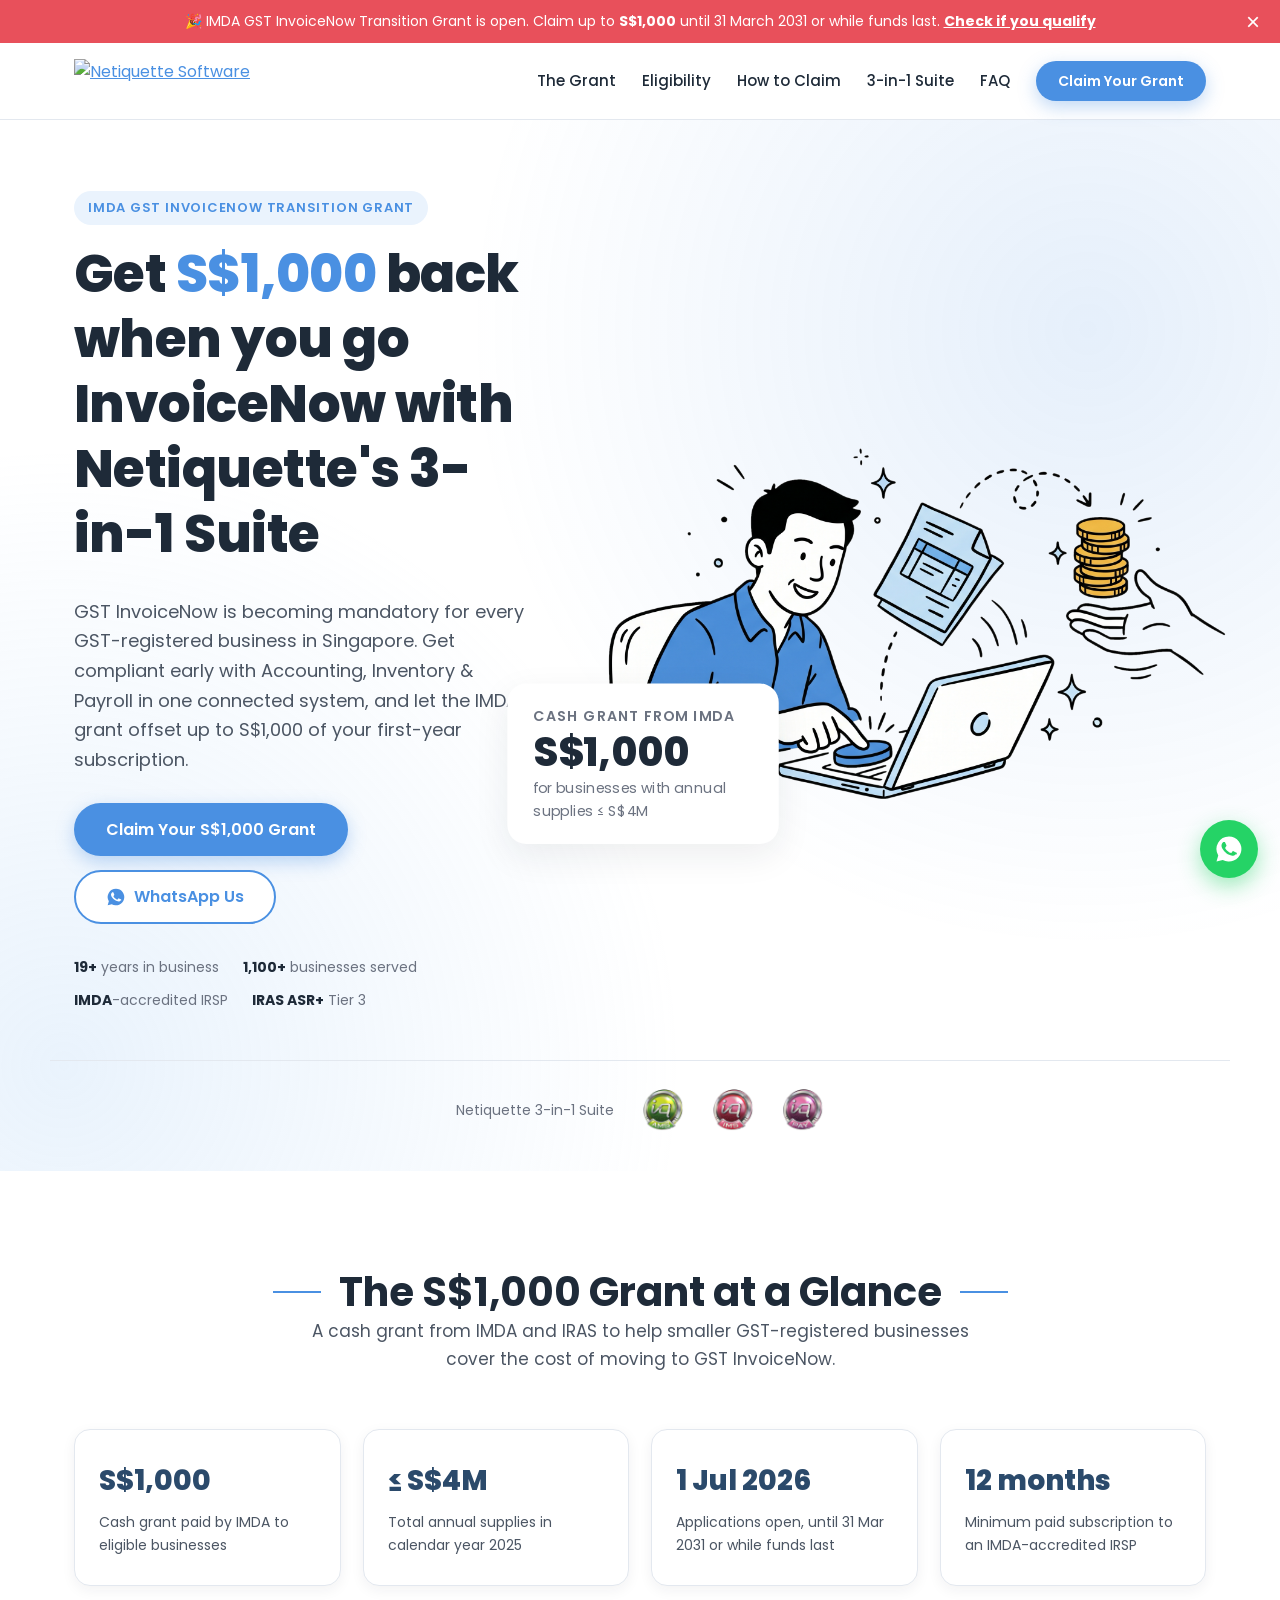
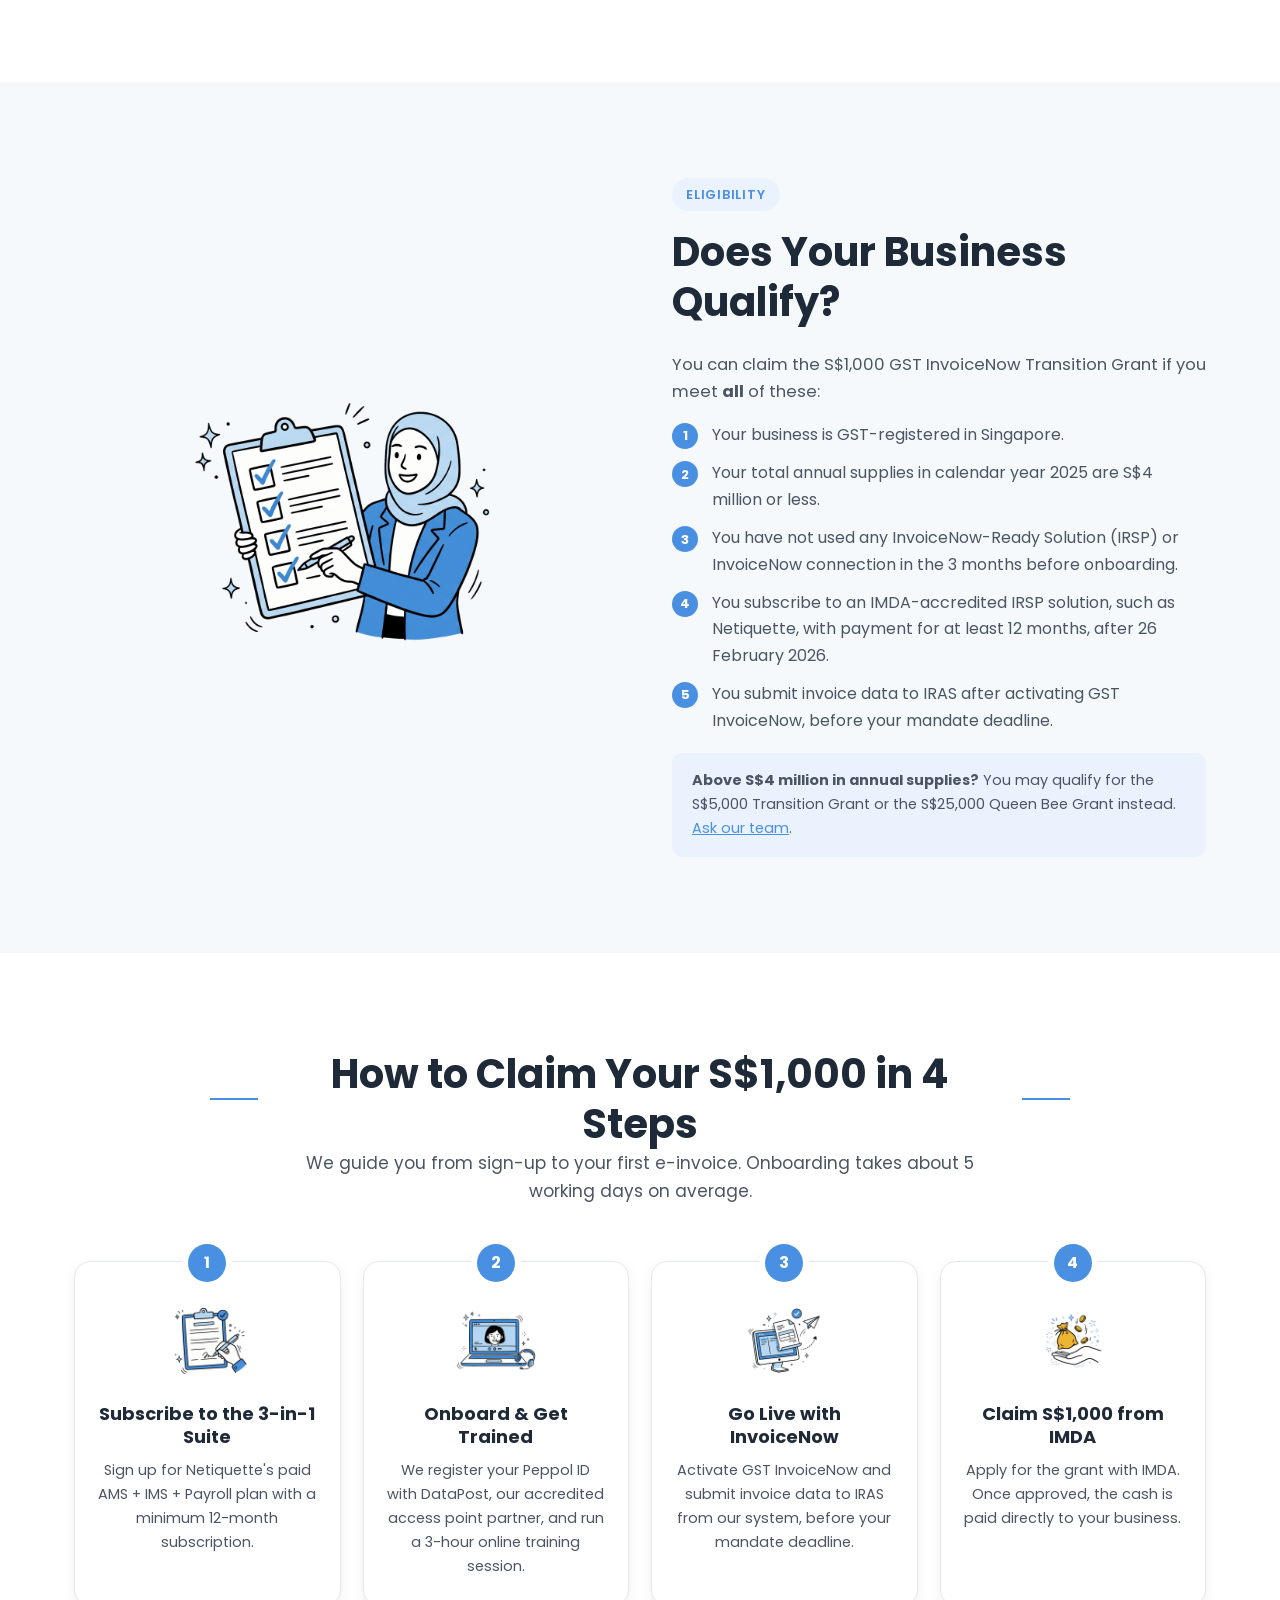
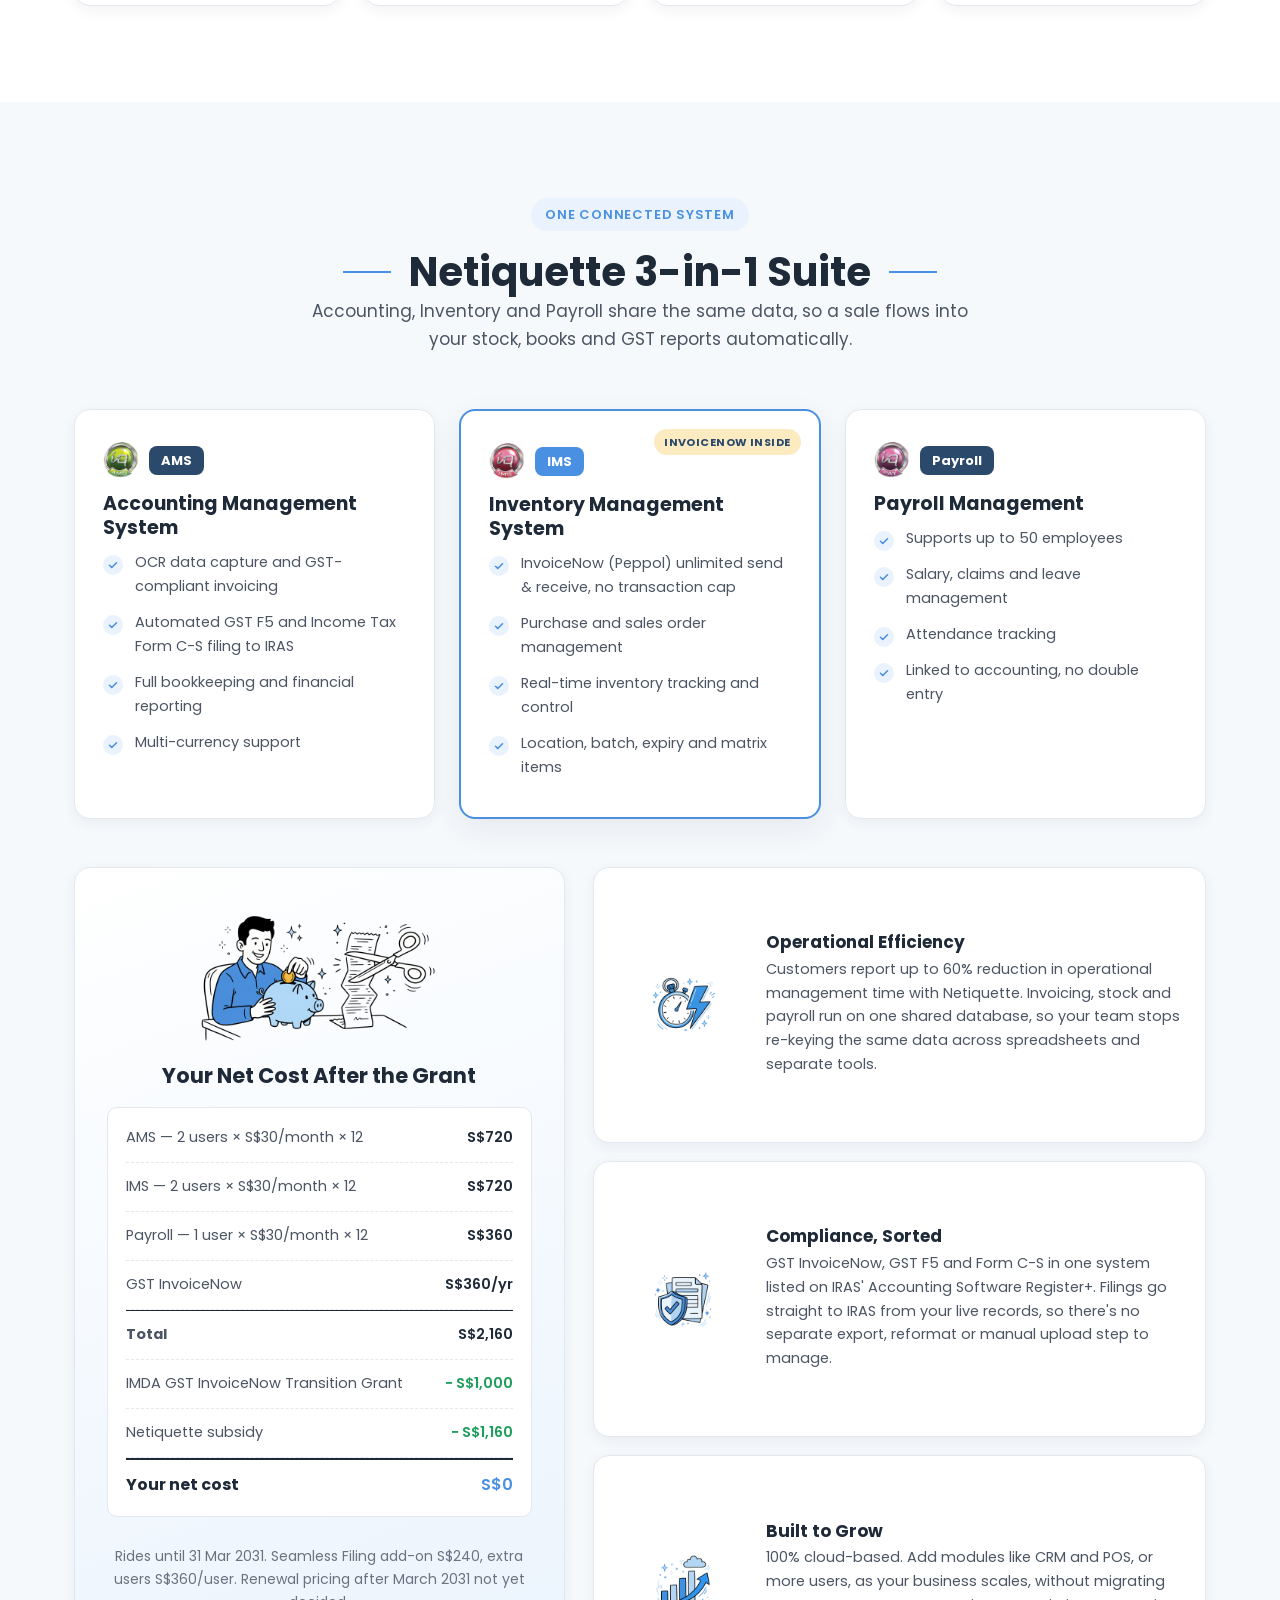
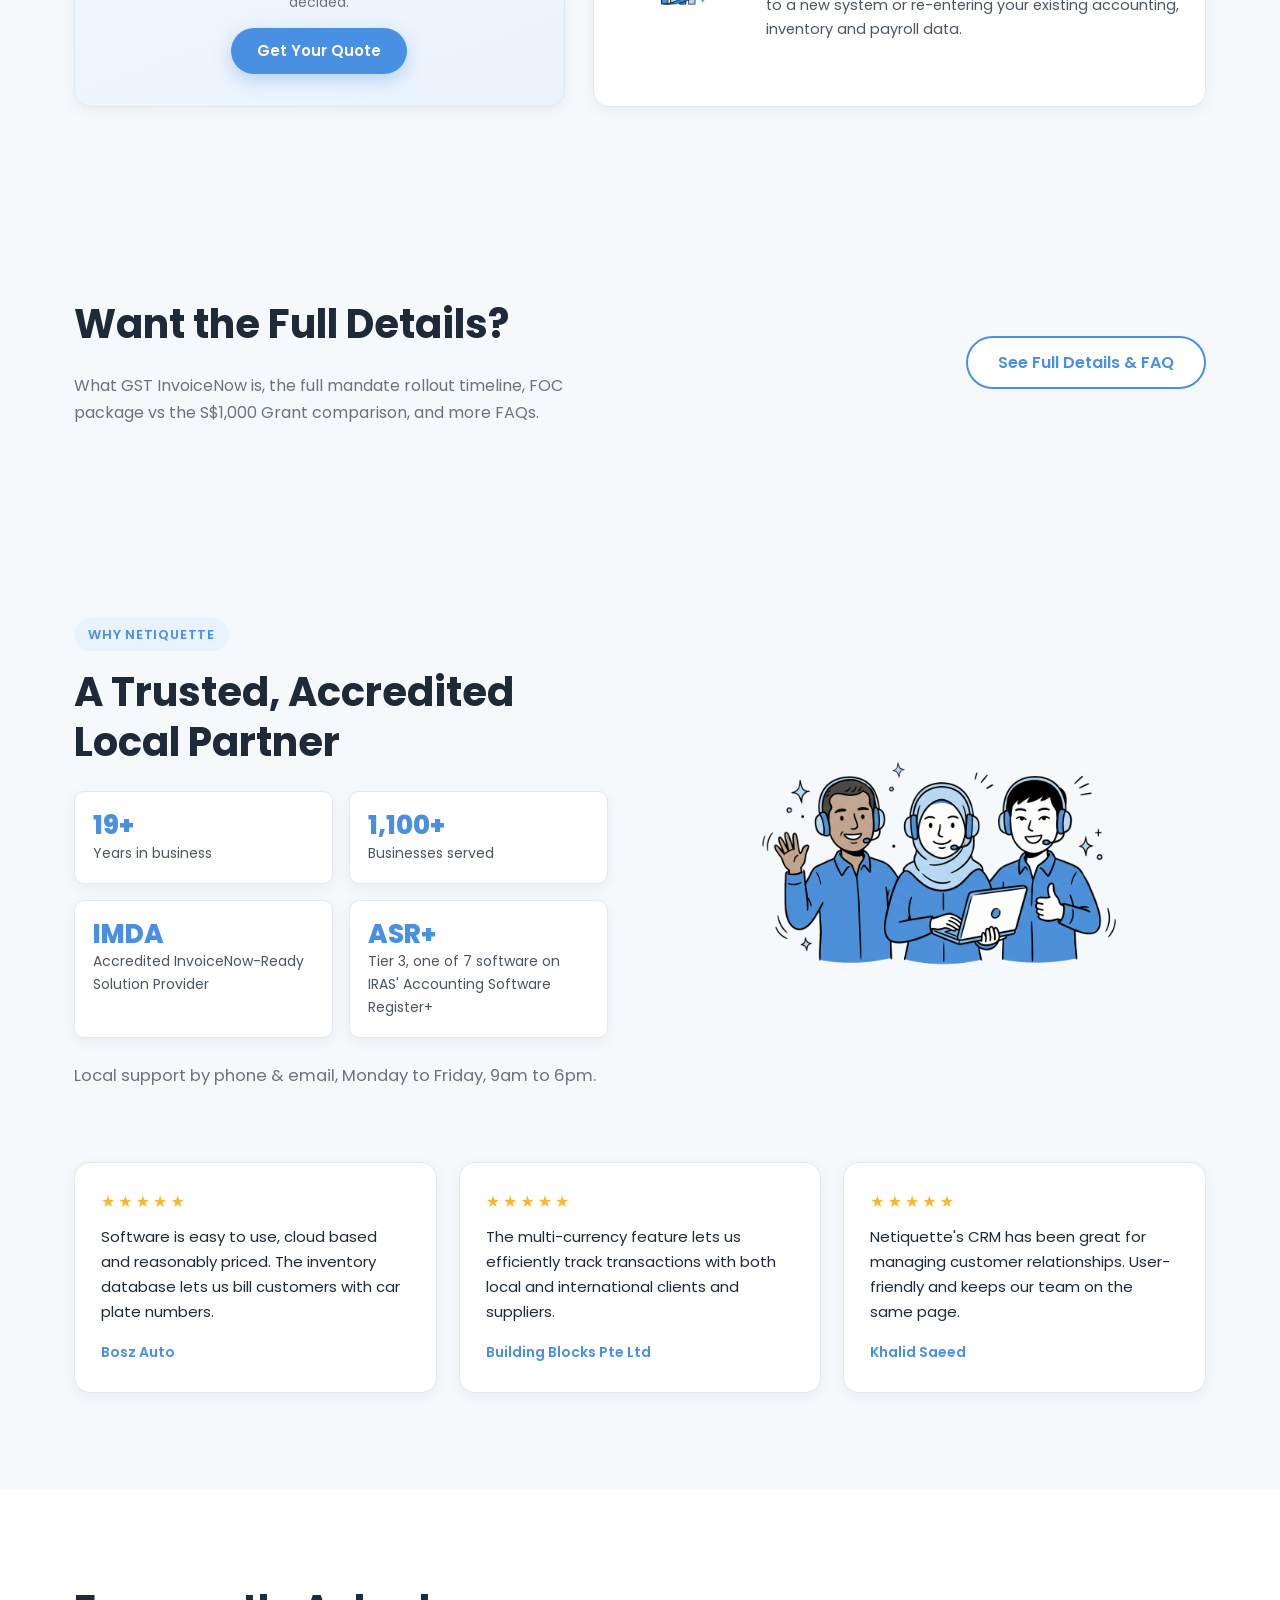
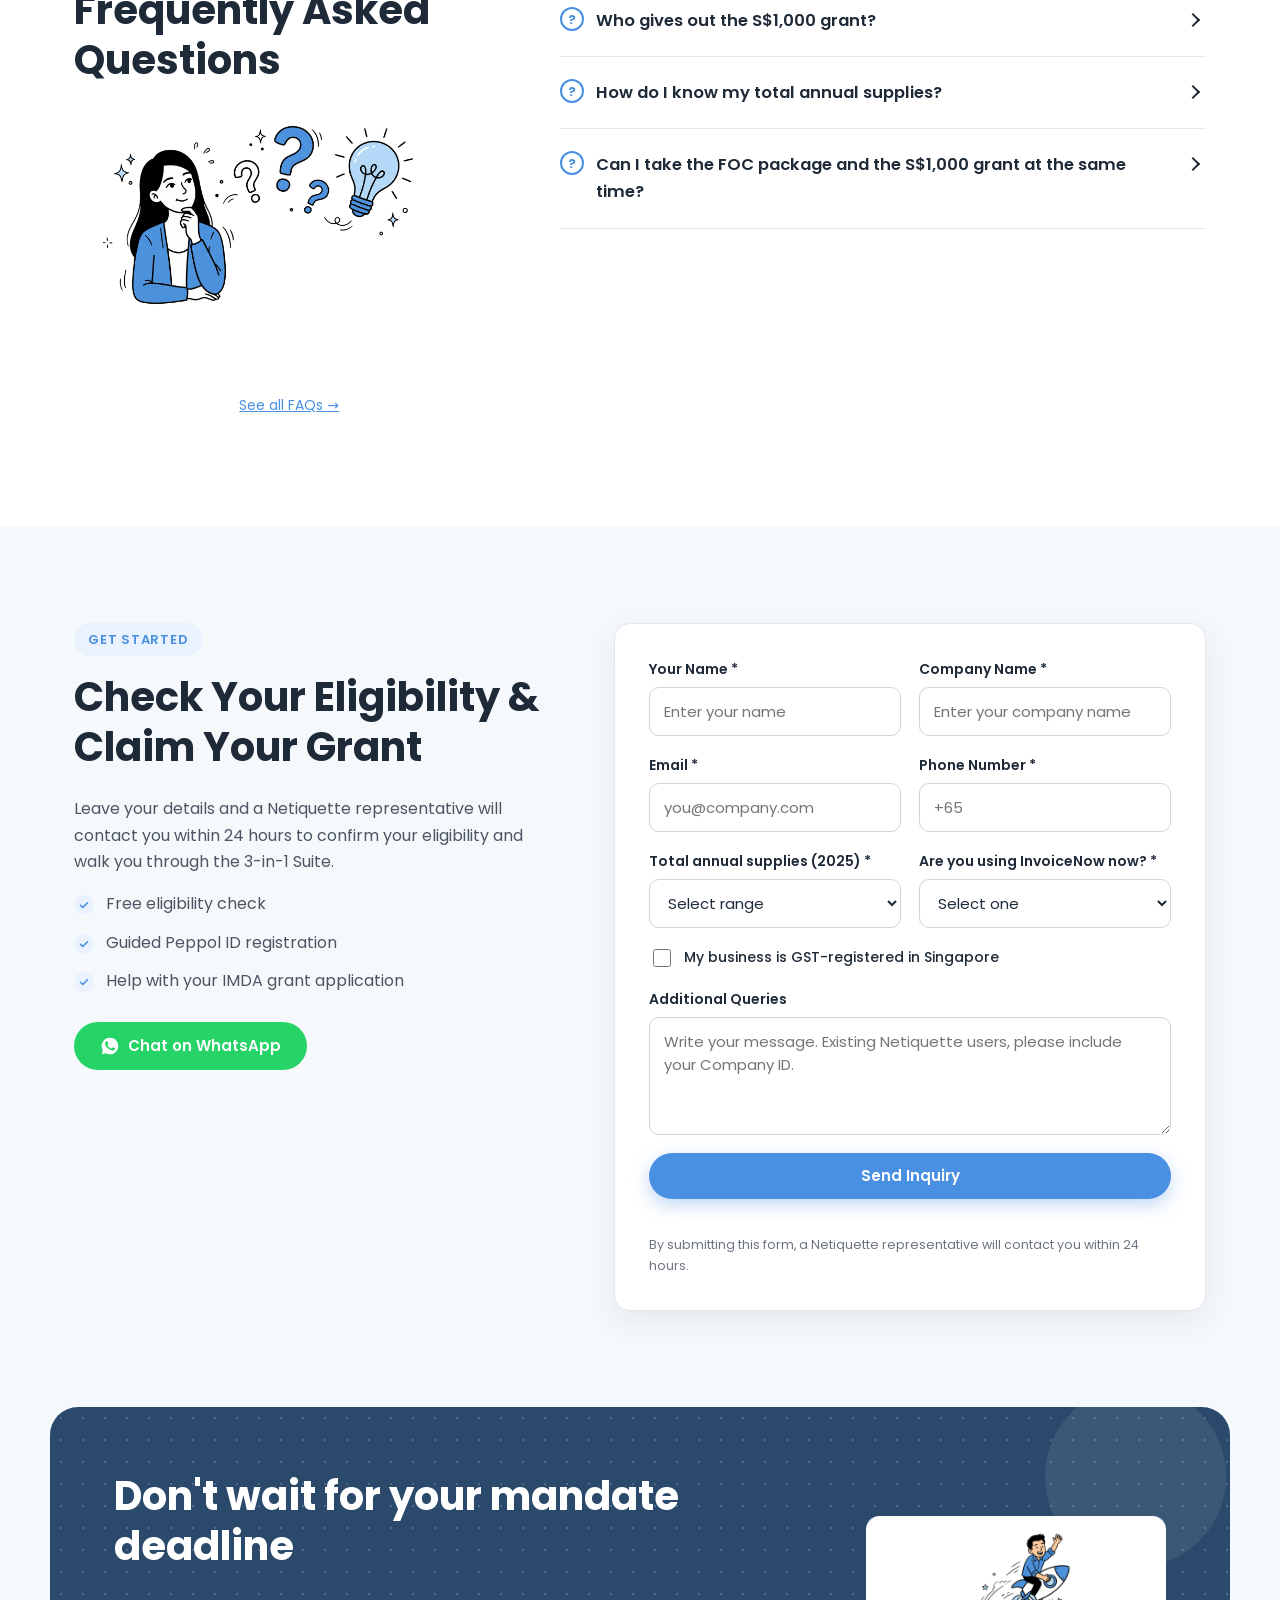
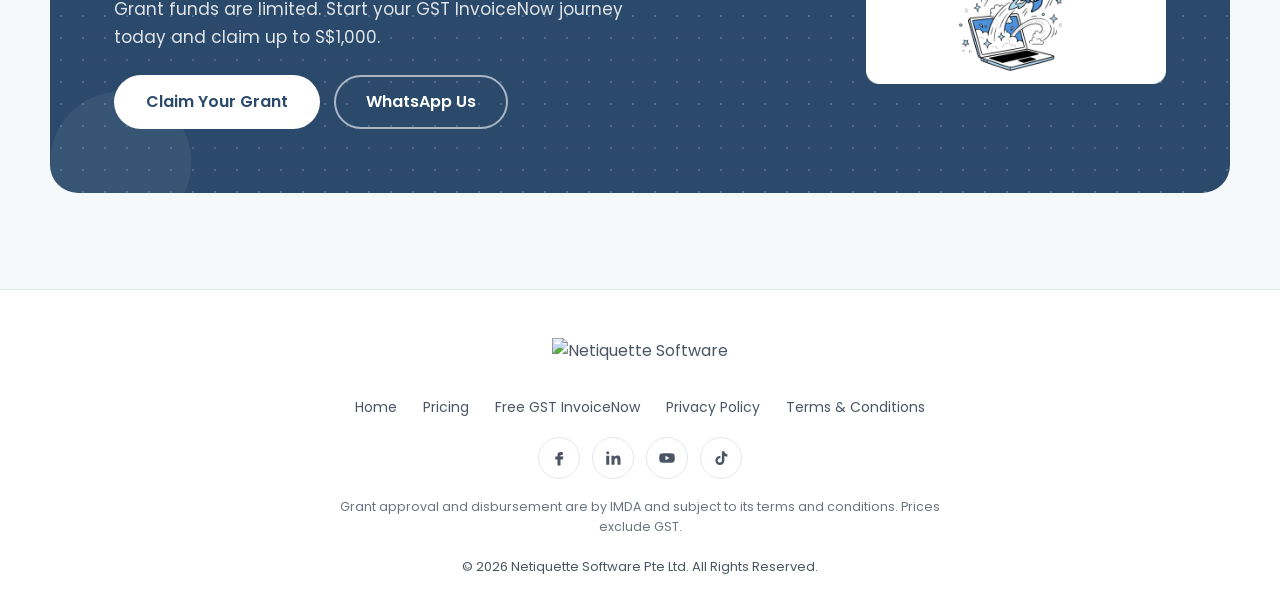
==== index.html @ 20911d6f "add detail page" ====
<!DOCTYPE html>
<html lang="en">
<head>
  <meta charset="UTF-8">
  <meta name="viewport" content="width=device-width, initial-scale=1.0">
  <title>S$1,000 GST InvoiceNow Transition Grant | Netiquette Singapore</title>
  <meta name="description" content="Claim the IMDA S$1,000 GST InvoiceNow Transition Grant with Netiquette's 3-in-1 Suite (Accounting, Inventory & Payroll). For GST-registered Singapore SMEs with annual supplies up to S$4 million.">

  <!-- Social share preview -->
  <meta property="og:title" content="Claim Your S$1,000 InvoiceNow Grant | Netiquette">
  <meta property="og:description" content="IMDA-accredited InvoiceNow-Ready Solution Provider. Go InvoiceNow with Netiquette's 3-in-1 Suite and claim up to S$1,000.">
  <meta property="og:image" content="assets/img/og-share.png">
  <meta property="og:type" content="website">

  <link rel="icon" href="https://netiquette.com.sg/assets/img/favicon.png">
  <link rel="preconnect" href="https://fonts.googleapis.com">
  <link rel="preconnect" href="https://fonts.gstatic.com" crossorigin>
  <link href="https://fonts.googleapis.com/css2?family=Poppins:wght@400;500;600;700;800&display=swap" rel="stylesheet">
  <link rel="stylesheet" href="style.css">
</head>
<body>

  <!-- ========== ANNOUNCEMENT BAR ========== -->
  <div class="announce" id="announce">
    <p>🎉 IMDA GST InvoiceNow Transition Grant is open. Claim up to <strong>S$1,000</strong> until 31 March 2031 or while funds last. <a href="#eligibility">Check if you qualify</a></p>
    <button class="announce__close" aria-label="Close announcement" onclick="document.getElementById('announce').remove()">×</button>
  </div>

  <!-- ========== HEADER ========== -->
  <header class="header" id="top">
    <div class="container header__inner">
      <a href="https://netiquette.com.sg/" class="header__logo">
        <img src="https://netiquette.com.sg/assets/img/netiquette-logo.png" alt="Netiquette Software">
      </a>
      <nav class="nav" id="nav">
        <a href="#grant">The Grant</a>
        <a href="#eligibility">Eligibility</a>
        <a href="#how">How to Claim</a>
        <a href="#suite">3-in-1 Suite</a>
        <a href="#faq">FAQ</a>
        <a href="#contact" class="btn btn--primary nav__cta">Claim Your Grant</a>
      </nav>
      <button class="nav-toggle" id="navToggle" aria-label="Open menu" aria-expanded="false">
        <span></span><span></span><span></span>
      </button>
    </div>
  </header>

  <main>

    <!-- ========== HERO ========== -->
    <section class="hero">
      <div class="container hero__inner">
        <div class="hero__text">
          <span class="eyebrow">IMDA GST InvoiceNow Transition Grant</span>
          <h1>Get <span class="hl">S$1,000</span> back when you go InvoiceNow with Netiquette's 3-in-1 Suite</h1>
          <p class="lead">GST InvoiceNow is becoming mandatory for every GST-registered business in Singapore. Get compliant early with Accounting, Inventory &amp; Payroll in one connected system, and let the IMDA grant offset up to S$1,000 of your first-year subscription.</p>
          <div class="hero__actions">
            <a href="#contact" class="btn btn--primary btn--lg">Claim Your S$1,000 Grant</a>
            <a href="https://wa.me/6590029781" target="_blank" rel="noopener" class="btn btn--outline btn--lg">
              <svg class="ico" viewBox="0 0 24 24" aria-hidden="true"><path d="M12 2a10 10 0 0 0-8.6 15.1L2 22l5-1.3A10 10 0 1 0 12 2Zm5.3 14.1c-.2.6-1.3 1.2-1.8 1.2-.5.1-1 .2-3.4-.7-2.9-1.2-4.7-4.1-4.9-4.3-.1-.2-1.2-1.6-1.2-3s.8-2.2 1-2.5c.3-.3.6-.4.8-.4h.6c.2 0 .4 0 .6.5l.9 2.1c.1.2.1.4 0 .6l-.4.6-.4.5c-.1.2-.3.3-.1.6.2.3.8 1.4 1.8 2.2 1.2 1.1 2.2 1.4 2.5 1.5.3.2.5.1.7-.1l.9-1.1c.2-.3.4-.2.7-.1l2 1c.3.1.5.2.6.3.1.2.1.7-.1 1.4Z"/></svg>
              WhatsApp Us
            </a>
          </div>
          <ul class="hero__trust">
            <li><strong>19+</strong> years in business</li>
            <li><strong>1,100+</strong> businesses served</li>
            <li><strong>IMDA</strong>-accredited IRSP</li>
            <li><strong>IRAS ASR+</strong> Tier 3</li>
          </ul>
        </div>
        <div class="hero__art">
          <figure class="art art--hero"><img src="assets/img/hero-grant.png" alt="Business owner sending an e-invoice and receiving a cash grant" onerror="this.parentNode.classList.add('missing');this.remove()"></figure>
          <div class="float-card">
            <span class="float-card__label">Cash grant from IMDA</span>
            <span class="float-card__value">S$1,000</span>
            <span class="float-card__note">for businesses with annual supplies ≤ S$4M</span>
          </div>
        </div>
      </div>
      <div class="container supported">
        <span>Netiquette 3-in-1 Suite</span>
        <img src="assets/img/ams.png" alt="AMS">
        <img src="assets/img/ims.png" alt="IMS">
        <img src="assets/img/payroll.png" alt="Payroll">
      </div>
    </section>

    <!-- ========== GRANT AT A GLANCE ========== -->
    <section class="section" id="grant">
      <div class="container">
        <div class="section-head">
          <h2 class="title">The S$1,000 Grant at a Glance</h2>
          <p>A cash grant from IMDA and IRAS to help smaller GST-registered businesses cover the cost of moving to GST InvoiceNow.</p>
        </div>
        <div class="stats">
          <div class="stat">
            <span class="stat__value">S$1,000</span>
            <span class="stat__label">Cash grant paid by IMDA to eligible businesses</span>
          </div>
          <div class="stat">
            <span class="stat__value">≤ S$4M</span>
            <span class="stat__label">Total annual supplies in calendar year 2025</span>
          </div>
          <div class="stat">
            <span class="stat__value">1 Jul 2026</span>
            <span class="stat__label">Applications open, until 31 Mar 2031 or while funds last</span>
          </div>
          <div class="stat">
            <span class="stat__value">12 months</span>
            <span class="stat__label">Minimum paid subscription to an IMDA-accredited IRSP</span>
          </div>
        </div>
      </div>
    </section>

    <!-- ========== ELIGIBILITY ========== -->
    <section class="section section--alt" id="eligibility">
      <div class="container split split--reverse">
        <div class="split__text">
          <span class="eyebrow">Eligibility</span>
          <h2 class="title title--left">Does Your Business Qualify?</h2>
          <p>You can claim the S$1,000 GST InvoiceNow Transition Grant if you meet <strong>all</strong> of these:</p>
          <ul class="checks checks--numbered">
            <li>Your business is GST-registered in Singapore.</li>
            <li>Your total annual supplies in calendar year 2025 are S$4 million or less.</li>
            <li>You have not used any InvoiceNow-Ready Solution (IRSP) or InvoiceNow connection in the 3 months before onboarding.</li>
            <li>You subscribe to an IMDA-accredited IRSP solution, such as Netiquette, with payment for at least 12 months, after 26 February 2026.</li>
            <li>You submit invoice data to IRAS after activating GST InvoiceNow, before your mandate deadline.</li>
          </ul>
          <div class="callout">
            <strong>Above S$4 million in annual supplies?</strong> You may qualify for the S$5,000 Transition Grant or the S$25,000 Queen Bee Grant instead. <a href="#contact">Ask our team</a>.
          </div>
        </div>
        <div class="split__art">
          <figure class="art art--square"><img src="assets/img/eligibility-check.png" alt="Checklist of grant eligibility criteria" onerror="this.parentNode.classList.add('missing');this.remove()"></figure>
        </div>
      </div>
    </section>

    <!-- ========== HOW TO CLAIM ========== -->
    <section class="section" id="how">
      <div class="container">
        <div class="section-head">
          <h2 class="title">How to Claim Your S$1,000 in 4 Steps</h2>
          <p>We guide you from sign-up to your first e-invoice. Onboarding takes about 5 working days on average.</p>
        </div>
        <div class="steps">
          <article class="step">
            <span class="step__num">1</span>
            <figure class="art art--icon"><img src="assets/img/step-1-register.png" alt="" onerror="this.parentNode.classList.add('missing');this.remove()"></figure>
            <h3>Subscribe to the 3-in-1 Suite</h3>
            <p>Sign up for Netiquette's paid AMS + IMS + Payroll plan with a minimum 12-month subscription.</p>
          </article>
          <article class="step">
            <span class="step__num">2</span>
            <figure class="art art--icon"><img src="assets/img/step-2-onboard.png" alt="" onerror="this.parentNode.classList.add('missing');this.remove()"></figure>
            <h3>Onboard &amp; Get Trained</h3>
            <p>We register your Peppol ID with DataPost, our accredited access point partner, and run a 3-hour online training session.</p>
          </article>
          <article class="step">
            <span class="step__num">3</span>
            <figure class="art art--icon"><img src="assets/img/step-3-submit.png" alt="" onerror="this.parentNode.classList.add('missing');this.remove()"></figure>
            <h3>Go Live with InvoiceNow</h3>
            <p>Activate GST InvoiceNow and submit invoice data to IRAS from our system, before your mandate deadline.</p>
          </article>
          <article class="step">
            <span class="step__num">4</span>
            <figure class="art art--icon"><img src="assets/img/step-4-receive-grant.png" alt="" onerror="this.parentNode.classList.add('missing');this.remove()"></figure>
            <h3>Claim S$1,000 from IMDA</h3>
            <p>Apply for the grant with IMDA. Once approved, the cash is paid directly to your business.</p>
          </article>
        </div>
      </div>
    </section>

    <!-- ========== 3-IN-1 SUITE ========== -->
    <section class="section section--alt" id="suite">
      <div class="container">
        <div class="section-head">
          <span class="eyebrow">One connected system</span>
          <h2 class="title">Netiquette 3-in-1 Suite</h2>
          <p>Accounting, Inventory and Payroll share the same data, so a sale flows into your stock, books and GST reports automatically.</p>
        </div>
        <div class="suite">
          <article class="module">
            <div class="module__head"><img class="module__logo" src="assets/img/ams.png" alt="AMS"><span class="module__tag">AMS</span></div>
            <h3>Accounting Management System</h3>
            <ul class="checks">
              <li>OCR data capture and GST-compliant invoicing</li>
              <li>Automated GST F5 and Income Tax Form C-S filing to IRAS</li>
              <li>Full bookkeeping and financial reporting</li>
              <li>Multi-currency support</li>
            </ul>
          </article>
          <article class="module module--featured">
            <div class="module__head"><img class="module__logo" src="assets/img/ims.png" alt="IMS"><span class="module__tag">IMS</span></div>
            <span class="module__ribbon">InvoiceNow inside</span>
            <h3>Inventory Management System</h3>
            <ul class="checks">
              <li>InvoiceNow (Peppol) unlimited send &amp; receive, no transaction cap</li>
              <li>Purchase and sales order management</li>
              <li>Real-time inventory tracking and control</li>
              <li>Location, batch, expiry and matrix items</li>
            </ul>
          </article>
          <article class="module">
            <div class="module__head"><img class="module__logo" src="assets/img/payroll.png" alt="Payroll"><span class="module__tag">Payroll</span></div>
            <h3>Payroll Management</h3>
            <ul class="checks">
              <li>Supports up to 50 employees</li>
              <li>Salary, claims and leave management</li>
              <li>Attendance tracking</li>
              <li>Linked to accounting, no double entry</li>
            </ul>
          </article>
        </div>

        <!-- Net cost + benefits -->
        <div class="value">
          <div class="netcost">
            <figure class="art art--netcost"><img src="assets/img/net-cost-savings.png" alt="" onerror="this.parentNode.classList.add('missing');this.remove()"></figure>
            <h3>Your Net Cost After the Grant</h3>
            <div class="calc">
              <div class="calc__row"><span>AMS — 2 users × S$30/month × 12</span><span>S$720</span></div>
              <div class="calc__row"><span>IMS — 2 users × S$30/month × 12</span><span>S$720</span></div>
              <div class="calc__row"><span>Payroll — 1 user × S$30/month × 12</span><span>S$360</span></div>
              <div class="calc__row"><span>GST InvoiceNow</span><span>S$360/yr</span></div>
              <div class="calc__row calc__row--subtotal"><span>Total</span><span>S$2,160</span></div>
              <div class="calc__row calc__row--minus"><span>IMDA GST InvoiceNow Transition Grant</span><span>− S$1,000</span></div>
              <div class="calc__row calc__row--minus"><span>Netiquette subsidy</span><span>− S$1,160</span></div>
              <div class="calc__row calc__row--total"><span>Your net cost</span><span>S$0</span></div>
            </div>
            <p class="note">Rides until 31 Mar 2031. Seamless Filing add-on S$240, extra users S$360/user. Renewal pricing after March 2031 not yet decided.</p>
            <a href="#contact" class="btn btn--primary">Get Your Quote</a>
          </div>
          <div class="benefits">
            <article class="benefit">
              <figure class="art art--mini"><img src="assets/img/benefit-efficiency.png" alt="" onerror="this.parentNode.classList.add('missing');this.remove()"></figure>
              <div>
                <h4>Operational Efficiency</h4>
                <p>Customers report up to 60% reduction in operational management time with Netiquette. Invoicing, stock and payroll run on one shared database, so your team stops re-keying the same data across spreadsheets and separate tools.</p>
              </div>
            </article>
            <article class="benefit">
              <figure class="art art--mini"><img src="assets/img/benefit-compliance.png" alt="" onerror="this.parentNode.classList.add('missing');this.remove()"></figure>
              <div>
                <h4>Compliance, Sorted</h4>
                <p>GST InvoiceNow, GST F5 and Form C-S in one system listed on IRAS' Accounting Software Register+. Filings go straight to IRAS from your live records, so there's no separate export, reformat or manual upload step to manage.</p>
              </div>
            </article>
            <article class="benefit">
              <figure class="art art--mini"><img src="assets/img/benefit-growth.png" alt="" onerror="this.parentNode.classList.add('missing');this.remove()"></figure>
              <div>
                <h4>Built to Grow</h4>
                <p>100% cloud-based. Add modules like CRM and POS, or more users, as your business scales, without migrating to a new system or re-entering your existing accounting, inventory and payroll data.</p>
              </div>
            </article>
          </div>
        </div>
      </div>
    </section>

    <!-- ========== LEARN MORE BANNER ========== -->
    <section class="section section--alt">
      <div class="container learn-more">
        <div>
          <h2 class="title title--left">Want the Full Details?</h2>
          <p>What GST InvoiceNow is, the full mandate rollout timeline, FOC package vs the S$1,000 Grant comparison, and more FAQs.</p>
        </div>
        <a href="details.html" class="btn btn--outline btn--lg">See Full Details &amp; FAQ</a>
      </div>
    </section>

    <!-- ========== WHY NETIQUETTE ========== -->
    <section class="section section--alt" id="why">
      <div class="container">
        <div class="split">
          <div class="split__text">
            <span class="eyebrow">Why Netiquette</span>
            <h2 class="title title--left">A Trusted, Accredited Local Partner</h2>
            <div class="trust-grid">
              <div class="trust"><span class="trust__value">19+</span><span>Years in business</span></div>
              <div class="trust"><span class="trust__value">1,100+</span><span>Businesses served</span></div>
              <div class="trust"><span class="trust__value">IMDA</span><span>Accredited InvoiceNow-Ready Solution Provider</span></div>
              <div class="trust"><span class="trust__value">ASR+</span><span>Tier 3, one of 7 software on IRAS' Accounting Software Register+</span></div>
            </div>
            <p class="support-line">Local support by phone &amp; email, Monday to Friday, 9am to 6pm.</p>
          </div>
          <div class="split__art">
            <figure class="art art--wide"><img src="assets/img/why-netiquette-team.png" alt="Netiquette local support team" onerror="this.parentNode.classList.add('missing');this.remove()"></figure>
          </div>
        </div>

        <div class="testimonials">
          <blockquote class="testi">
            <div class="testi__stars">★★★★★</div>
            <p>Software is easy to use, cloud based and reasonably priced. The inventory database lets us bill customers with car plate numbers.</p>
            <cite>Bosz Auto</cite>
          </blockquote>
          <blockquote class="testi">
            <div class="testi__stars">★★★★★</div>
            <p>The multi-currency feature lets us efficiently track transactions with both local and international clients and suppliers.</p>
            <cite>Building Blocks Pte Ltd</cite>
          </blockquote>
          <blockquote class="testi">
            <div class="testi__stars">★★★★★</div>
            <p>Netiquette's CRM has been great for managing customer relationships. User-friendly and keeps our team on the same page.</p>
            <cite>Khalid Saeed</cite>
          </blockquote>
        </div>
      </div>
    </section>

    <!-- ========== FAQ ========== -->
    <section class="section" id="faq">
      <div class="container faq-wrap">
        <div class="faq-wrap__head">
          <h2 class="title title--left">Frequently Asked Questions</h2>
          <figure class="art art--faq"><img src="assets/img/faq-questions.png" alt="" onerror="this.parentNode.classList.add('missing');this.remove()"></figure>
        </div>
        <div class="faq">
          <details>
            <summary>Who gives out the S$1,000 grant?</summary>
            <p>The GST InvoiceNow Transition Grant is provided by IMDA together with IRAS. Netiquette, as an IMDA-accredited InvoiceNow-Ready Solution Provider, supports you through the requirements, but the grant is approved and paid by IMDA.</p>
          </details>
          <details>
            <summary>How do I know my total annual supplies?</summary>
            <p>Add up Box 4 of your GST returns (standard-rated, zero-rated and exempt supplies) for all prescribed accounting periods ending in calendar year 2025. If the total is S$4 million or less, you fall under the S$1,000 grant.</p>
          </details>
          <details>
            <summary>Can I take the FOC package and the S$1,000 grant at the same time?</summary>
            <p>No. They are separate schemes and you can only take one for the same subscription. Since the FOC package is already free, there is no cost for the grant to offset.</p>
          </details>
        </div>
        <p class="note note--center"><a href="details.html#faq">See all FAQs &rarr;</a></p>
      </div>
    </section>

    <!-- ========== CONTACT FORM (UI only, backend later) ========== -->
    <section class="section section--alt" id="contact">
      <div class="container contact">
        <div class="contact__info">
          <span class="eyebrow">Get started</span>
          <h2 class="title title--left">Check Your Eligibility &amp; Claim Your Grant</h2>
          <p>Leave your details and a Netiquette representative will contact you within 24 hours to confirm your eligibility and walk you through the 3-in-1 Suite.</p>
          <ul class="checks">
            <li>Free eligibility check</li>
            <li>Guided Peppol ID registration</li>
            <li>Help with your IMDA grant application</li>
          </ul>
          <a href="https://wa.me/6590029781" target="_blank" rel="noopener" class="btn btn--whatsapp">
            <svg class="ico" viewBox="0 0 24 24" aria-hidden="true"><path d="M12 2a10 10 0 0 0-8.6 15.1L2 22l5-1.3A10 10 0 1 0 12 2Zm5.3 14.1c-.2.6-1.3 1.2-1.8 1.2-.5.1-1 .2-3.4-.7-2.9-1.2-4.7-4.1-4.9-4.3-.1-.2-1.2-1.6-1.2-3s.8-2.2 1-2.5c.3-.3.6-.4.8-.4h.6c.2 0 .4 0 .6.5l.9 2.1c.1.2.1.4 0 .6l-.4.6-.4.5c-.1.2-.3.3-.1.6.2.3.8 1.4 1.8 2.2 1.2 1.1 2.2 1.4 2.5 1.5.3.2.5.1.7-.1l.9-1.1c.2-.3.4-.2.7-.1l2 1c.3.1.5.2.6.3.1.2.1.7-.1 1.4Z"/></svg>
            Chat on WhatsApp
          </a>
        </div>

        <!-- TODO: connect to Netiquette form backend + captcha -->
        <form class="form" id="grantForm" action="#" method="post" novalidate>
          <div class="form__row">
            <label>Your Name *<input type="text" name="name" placeholder="Enter your name" required></label>
            <label>Company Name *<input type="text" name="company" placeholder="Enter your company name" required></label>
          </div>
          <div class="form__row">
            <label>Email *<input type="email" name="email" placeholder="you@company.com" required></label>
            <label>Phone Number *<input type="tel" name="phone" placeholder="+65" required></label>
          </div>
          <div class="form__row">
            <label>Total annual supplies (2025) *
              <select name="supplies" required>
                <option value="">Select range</option>
                <option>Up to S$200,000</option>
                <option>S$200,001 – S$1 million</option>
                <option>S$1 million – S$4 million</option>
                <option>Above S$4 million</option>
                <option>Not sure</option>
              </select>
            </label>
            <label>Are you using InvoiceNow now? *
              <select name="current" required>
                <option value="">Select one</option>
                <option>No, not yet</option>
                <option>Yes, on Netiquette FOC package</option>
                <option>Yes, with another provider</option>
                <option>Not sure</option>
              </select>
            </label>
          </div>
          <label class="form__check"><input type="checkbox" name="gst" required> My business is GST-registered in Singapore</label>
          <label>Additional Queries<textarea name="message" rows="4" placeholder="Write your message. Existing Netiquette users, please include your Company ID."></textarea></label>
          <button type="submit" class="btn btn--primary btn--block">Send Inquiry</button>
          <p class="form__msg" id="formMsg" role="status"></p>
          <p class="form__note">By submitting this form, a Netiquette representative will contact you within 24 hours.</p>
        </form>
      </div>
    </section>

    <!-- ========== FINAL CTA ========== -->
    <section class="cta">
      <div class="container cta__inner">
        <div class="cta__text">
          <h2>Don't wait for your mandate deadline</h2>
          <p>Grant funds are limited. Start your GST InvoiceNow journey today and claim up to S$1,000.</p>
          <div class="cta__actions">
            <a href="#contact" class="btn btn--light btn--lg">Claim Your Grant</a>
            <a href="https://wa.me/6590029781" target="_blank" rel="noopener" class="btn btn--ghost btn--lg">WhatsApp Us</a>
          </div>
        </div>
        <figure class="art art--cta"><img src="assets/img/cta-rocket.png" alt="" onerror="this.parentNode.classList.add('missing');this.remove()"></figure>
      </div>
    </section>

  </main>

  <!-- ========== FOOTER ========== -->
  <footer class="footer">
    <div class="container footer__inner">
      <img src="https://netiquette.com.sg/assets/img/netiquette-logo.png" alt="Netiquette Software" class="footer__logo">
      <nav class="footer__links">
        <a href="https://netiquette.com.sg/">Home</a>
        <a href="https://netiquette.com.sg/pricing.html">Pricing</a>
        <a href="https://netiquette.com.sg/gst-invoicenow.html">Free GST InvoiceNow</a>
        <a href="https://netiquette.com.sg/privacy.html">Privacy Policy</a>
        <a href="https://netiquette.com.sg/termsConditions.html">Terms &amp; Conditions</a>
      </nav>
      <div class="footer__social">
        <a href="https://www.facebook.com/NetiquetteAsia" aria-label="Facebook" target="_blank" rel="noopener"><svg viewBox="0 0 24 24"><path d="M14 8h3V4h-3c-2.8 0-4 1.7-4 4.2V10H7v4h3v8h4v-8h3l1-4h-4V8.6c0-.4.3-.6.7-.6Z"/></svg></a>
        <a href="https://www.linkedin.com/company/nettiquette-software-pte-ltd" aria-label="LinkedIn" target="_blank" rel="noopener"><svg viewBox="0 0 24 24"><path d="M5 3a2 2 0 1 1 0 4 2 2 0 0 1 0-4Zm-2 6h4v12H3V9Zm7 0h3.8v1.7c.6-1 1.9-2 3.9-2 4 0 4.3 2.6 4.3 6V21h-4v-5.5c0-1.4 0-3.1-1.9-3.1s-2.1 1.5-2.1 3V21h-4V9Z"/></svg></a>
        <a href="https://www.youtube.com/@MynetiquetteSoftware/featured" aria-label="YouTube" target="_blank" rel="noopener"><svg viewBox="0 0 24 24"><path d="M22 8.2a3 3 0 0 0-2.1-2.1C18 5.6 12 5.6 12 5.6s-6 0-7.9.5A3 3 0 0 0 2 8.2 31 31 0 0 0 1.6 12 31 31 0 0 0 2 15.8a3 3 0 0 0 2.1 2.1c1.9.5 7.9.5 7.9.5s6 0 7.9-.5a3 3 0 0 0 2.1-2.1c.4-1.2.4-3.8.4-3.8s0-2.6-.4-3.8ZM10 15V9l5.2 3L10 15Z"/></svg></a>
        <a href="https://www.tiktok.com/@netiquette_singapore" aria-label="TikTok" target="_blank" rel="noopener"><svg viewBox="0 0 24 24"><path d="M16.5 3c.4 2.3 1.8 3.8 4 4v3.2a7.4 7.4 0 0 1-4-1.3v6.4a6 6 0 1 1-6-6h.7v3.3a2.8 2.8 0 1 0 2 2.7V3h3.3Z"/></svg></a>
      </div>
      <p class="footer__disclaimer">Grant approval and disbursement are by IMDA and subject to its terms and conditions. Prices exclude GST.</p>
      <p class="footer__copy">© 2026 Netiquette Software Pte Ltd. All Rights Reserved.</p>
    </div>
  </footer>

  <!-- Floating WhatsApp -->
  <a href="https://wa.me/6590029781" class="wa-float" target="_blank" rel="noopener" aria-label="Chat on WhatsApp">
    <svg viewBox="0 0 24 24" aria-hidden="true"><path d="M12 2a10 10 0 0 0-8.6 15.1L2 22l5-1.3A10 10 0 1 0 12 2Zm5.3 14.1c-.2.6-1.3 1.2-1.8 1.2-.5.1-1 .2-3.4-.7-2.9-1.2-4.7-4.1-4.9-4.3-.1-.2-1.2-1.6-1.2-3s.8-2.2 1-2.5c.3-.3.6-.4.8-.4h.6c.2 0 .4 0 .6.5l.9 2.1c.1.2.1.4 0 .6l-.4.6-.4.5c-.1.2-.3.3-.1.6.2.3.8 1.4 1.8 2.2 1.2 1.1 2.2 1.4 2.5 1.5.3.2.5.1.7-.1l.9-1.1c.2-.3.4-.2.7-.1l2 1c.3.1.5.2.6.3.1.2.1.7-.1 1.4Z"/></svg>
  </a>

  <script src="https://cdnjs.cloudflare.com/ajax/libs/gsap/3.12.5/gsap.min.js"></script>
  <script src="https://cdnjs.cloudflare.com/ajax/libs/gsap/3.12.5/ScrollTrigger.min.js"></script>
  <script>
    // Scroll/entrance animations
    if (!window.matchMedia('(prefers-reduced-motion: reduce)').matches && window.gsap) {
      gsap.registerPlugin(ScrollTrigger);

      gsap.defaults({ ease: 'power3.out', force3D: true });

      gsap.timeline({ defaults: { duration: 1 } })
        .from('.hero__text > *', { opacity: 0, y: 32, stagger: .15 })
        .from('.hero__art', { opacity: 0, y: 32, scale: .97 }, '-=.7')
        .from('.float-card', { opacity: 0, y: 20, duration: .7 }, '-=.4');

      gsap.set(
        '.section-head, .stat, .step, .module, .benefit, .plan, .timeline__item, .faq details, .netcost, .trust, figure.art',
        { opacity: 0, y: 40 }
      );

      ScrollTrigger.batch(
        '.section-head, .stat, .step, .module, .benefit, .plan, .timeline__item, .faq details, .netcost, .trust, figure.art',
        {
          start: 'top 90%',
          once: true,
          onEnter: (batch) => gsap.to(batch, { opacity: 1, y: 0, duration: 1, stagger: .1, overwrite: true }),
        }
      );
    }

    // Mobile menu
    const toggle = document.getElementById('navToggle');
    const nav = document.getElementById('nav');
    toggle.addEventListener('click', () => {
      const open = nav.classList.toggle('is-open');
      toggle.classList.toggle('is-open', open);
      toggle.setAttribute('aria-expanded', open);
    });
    nav.querySelectorAll('a').forEach(a => a.addEventListener('click', () => {
      nav.classList.remove('is-open');
      toggle.classList.remove('is-open');
      toggle.setAttribute('aria-expanded', 'false');
    }));

    // Form (front-end validation only; backend to be connected later)
    document.getElementById('grantForm').addEventListener('submit', (e) => {
      e.preventDefault();
      const form = e.target;
      const msg = document.getElementById('formMsg');
      if (!form.checkValidity()) {
        msg.textContent = 'Please fill in all required fields and confirm your business is GST-registered.';
        msg.className = 'form__msg is-error';
        form.reportValidity();
        return;
      }
      msg.textContent = 'Thank you! Our team will reach out within 24 working hours.';
      msg.className = 'form__msg is-success';
      form.reset();
    });
  </script>
</body>
</html>
---- style.css ----
/* =========================================================
   Netiquette – S$1k GST InvoiceNow Grant Landing Page
   ========================================================= */

:root {
  --blue: #4A90E2;
  --blue-dark: #2F74C8;
  --blue-light: #A9CFF5;
  --blue-soft: #EAF3FD;
  --navy: #2B4A6B;
  --ink: #1E2A38;
  --text: #4B5563;
  --muted: #6B7280;
  --line: #E3E8EF;
  --bg: #FFFFFF;
  --bg-alt: #F6F9FC;
  --gold: #F5B82E;
  --green: #25D366;
  --red: #E8505B;
  --radius: 16px;
  --radius-sm: 10px;
  --shadow: 0 10px 30px rgba(30, 42, 56, .08);
  --shadow-sm: 0 4px 14px rgba(30, 42, 56, .06);
  --container: 1180px;
  --header-h: 76px;
}

*, *::before, *::after { box-sizing: border-box; }
html { scroll-behavior: smooth; scroll-padding-top: calc(var(--header-h) + 12px); }
body {
  margin: 0;
  font-family: 'Poppins', system-ui, -apple-system, sans-serif;
  font-size: 16px;
  line-height: 1.65;
  color: var(--text);
  background: var(--bg);
  -webkit-font-smoothing: antialiased;
}
img { max-width: 100%; display: block; }
a { color: var(--blue); }
h1, h2, h3, h4 { color: var(--ink); line-height: 1.25; margin: 0 0 .6em; }
p { margin: 0 0 1em; }

.container { width: 100%; max-width: var(--container); margin: 0 auto; padding: 0 24px; }

/* ---------- Buttons ---------- */
.btn {
  display: inline-flex; align-items: center; justify-content: center; gap: 8px;
  padding: 12px 24px; border-radius: 999px; border: 2px solid transparent;
  font: 600 15px/1.2 'Poppins', sans-serif; text-decoration: none; cursor: pointer;
  transition: background .2s, color .2s, border-color .2s, transform .2s, box-shadow .2s;
}
.btn:hover { transform: translateY(-1px); }
.btn--lg { padding: 15px 30px; font-size: 16px; }
.btn--block { width: 100%; }
.btn--primary { background: var(--blue); color: #fff; box-shadow: 0 6px 18px rgba(74, 144, 226, .35); }
.btn--primary:hover { background: var(--blue-dark); }
.btn--outline { border-color: var(--blue); color: var(--blue); background: #fff; }
.btn--outline:hover { background: var(--blue-soft); }
.btn--light { background: #fff; color: var(--navy); }
.btn--ghost { border-color: rgba(255,255,255,.6); color: #fff; }
.btn--ghost:hover { background: rgba(255,255,255,.1); }
.btn--whatsapp { background: var(--green); color: #fff; margin-top: 8px; }
.btn--whatsapp:hover { background: #1EBE5A; }
.ico { width: 20px; height: 20px; fill: currentColor; }

/* ---------- Announcement ---------- */
.announce {
  position: relative; background: var(--red); color: #fff; text-align: center;
  padding: 10px 48px; font-size: 14px;
}
.announce p { margin: 0; }
.announce a { color: #fff; font-weight: 700; }
.announce__close {
  position: absolute; right: 14px; top: 50%; transform: translateY(-50%);
  background: none; border: 0; color: #fff; font-size: 24px; line-height: 1; cursor: pointer;
}

/* ---------- Header ---------- */
.header {
  position: sticky; top: 0; z-index: 50; background: rgba(255,255,255,.96);
  backdrop-filter: blur(8px); box-shadow: 0 1px 0 var(--line);
}
.header__inner { display: flex; align-items: center; justify-content: space-between; height: var(--header-h); }
.header__logo img { height: 44px; width: auto; }
.nav { display: flex; align-items: center; gap: 26px; }
.nav a:not(.btn) { color: var(--ink); text-decoration: none; font-weight: 500; font-size: 15px; }
.nav a:not(.btn):hover { color: var(--blue); }
.nav__cta { padding: 10px 20px; font-size: 14px; }
.nav-toggle { display: none; background: none; border: 0; width: 40px; height: 40px; cursor: pointer; padding: 8px; }
.nav-toggle span { display: block; height: 2px; background: var(--ink); margin: 5px 0; transition: transform .25s, opacity .25s; }
.nav-toggle.is-open span:nth-child(1) { transform: translateY(7px) rotate(45deg); }
.nav-toggle.is-open span:nth-child(2) { opacity: 0; }
.nav-toggle.is-open span:nth-child(3) { transform: translateY(-7px) rotate(-45deg); }

/* ---------- Shared bits ---------- */
.eyebrow {
  display: inline-block; font-size: 13px; font-weight: 600; letter-spacing: .06em;
  text-transform: uppercase; color: var(--blue); background: var(--blue-soft);
  padding: 6px 14px; border-radius: 999px; margin-bottom: 16px;
}
.section { padding: 96px 0; }
.section--alt { background: var(--bg-alt); }
.section-head { text-align: center; max-width: 860px; margin: 0 auto 56px; }
.section-head p { max-width: 680px; margin-left: auto; margin-right: auto; }
.section-head p { font-size: 17px; }
.title { font-size: clamp(28px, 3.4vw, 40px); font-weight: 700; display: inline-flex; align-items: center; gap: 18px; }
.section-head .title { display: flex; width: fit-content; margin: 0 auto; }
.section-head .title::before,
.section-head .title::after { content: ''; width: 48px; height: 2px; background: var(--blue); flex-shrink: 0; }
.title--left { display: block; }
.note { font-size: 14px; color: var(--muted); margin-top: 28px; }
.note--center { text-align: center; max-width: 760px; margin-left: auto; margin-right: auto; }

.checks { list-style: none; padding: 0; margin: 0 0 1.2em; }
.checks li { position: relative; padding-left: 32px; margin-bottom: 12px; }
.checks li::before {
  content: ''; position: absolute; left: 0; top: 4px; width: 20px; height: 20px; border-radius: 50%;
  background: var(--blue-soft) url("data:image/svg+xml,%3Csvg xmlns='http://www.w3.org/2000/svg' viewBox='0 0 24 24' fill='none' stroke='%234A90E2' stroke-width='3.2' stroke-linecap='round' stroke-linejoin='round'%3E%3Cpath d='M5 12.5l4.5 4.5L19 7.5'/%3E%3C/svg%3E") center/12px no-repeat;
}
.checks--numbered { counter-reset: n; }
.checks--numbered li { counter-increment: n; padding-left: 40px; }
.checks--numbered li::before {
  content: counter(n); background: var(--blue); color: #fff; width: 26px; height: 26px; top: 1px;
  display: grid; place-items: center; font-size: 13px; font-weight: 700;
}

/* ---------- Illustration placeholders ---------- */
.art { margin: 0; position: relative; }
.art img { width: 100%; height: auto; }
.art.missing {
  border: 2px dashed var(--blue-light); border-radius: var(--radius); background: var(--blue-soft);
  display: grid; place-items: center; color: var(--blue); font-size: 13px; font-weight: 500;
}
.art.missing::after { content: 'Illustration coming soon'; padding: 12px; text-align: center; }
.art--hero.missing { aspect-ratio: 4 / 3; }
.art--wide.missing { aspect-ratio: 16 / 9; }
.art--square.missing { aspect-ratio: 1 / 1; }
.art--icon { width: 160px; margin: 0 auto 18px; }
.art--icon.missing { aspect-ratio: 1; }
.art--icon.missing::after, .art--mini.missing::after { content: ''; }
.art--mini { width: 130px; flex-shrink: 0; }
.art--mini.missing { aspect-ratio: 1; border-radius: 14px; }
.art--netcost { max-width: 260px; margin: 0 auto 18px; }
.art--netcost.missing { aspect-ratio: 4 / 3; }
.art--faq { max-width: 360px; margin-top: 24px; }
.art--faq.missing { aspect-ratio: 4 / 3; }
.art--cta { max-width: 300px; }
.art--cta.missing { aspect-ratio: 1; background: rgba(255,255,255,.08); border-color: rgba(255,255,255,.3); color: #fff; }

/* ---------- Hero ---------- */
.hero {
  padding: 72px 0 40px;
  background:
    radial-gradient(circle at 85% 20%, rgba(74,144,226,.14), transparent 45%),
    radial-gradient(circle at 5% 90%, rgba(169,207,245,.25), transparent 40%),
    #fff;
}
.hero__inner { display: grid; grid-template-columns: .9fr 1.2fr; gap: 56px; align-items: center; }
.hero h1 { font-size: clamp(32px, 4.4vw, 52px); font-weight: 800; letter-spacing: -.01em; }
.hl { color: var(--blue); position: relative; white-space: nowrap; }
.hl::after {
  content: ''; position: absolute; left: 0; right: 0; bottom: 4px; height: 10px; z-index: -1;
  background: rgba(245, 184, 46, .45); border-radius: 4px;
}
.lead { font-size: 18px; max-width: 560px; }
.hero__actions { display: flex; flex-wrap: wrap; gap: 14px; margin: 28px 0 32px; }
.hero__trust {
  list-style: none; padding: 0; margin: 0; display: flex; flex-wrap: wrap; gap: 10px 24px;
  font-size: 14px; color: var(--muted);
}
.hero__trust strong { color: var(--ink); }
.hero__art { position: relative; transform: scale(1.18); transform-origin: center; }
.float-card {
  position: absolute; left: -24px; bottom: 24px; background: #fff; border-radius: var(--radius);
  box-shadow: var(--shadow); padding: 18px 22px; display: flex; flex-direction: column; max-width: 230px;
}
.float-card__label { font-size: 12px; font-weight: 600; text-transform: uppercase; letter-spacing: .05em; color: var(--muted); }
.float-card__value { font-size: 34px; font-weight: 800; color: var(--ink); line-height: 1.2; }
.float-card__note { font-size: 12px; color: var(--muted); }
.supported {
  display: flex; align-items: center; justify-content: center; gap: 28px; margin-top: 48px;
  padding-top: 28px; border-top: 1px solid var(--line); font-size: 14px; color: var(--muted);
}
.supported img { height: 42px; width: auto; object-fit: contain; }

/* ---------- Stats ---------- */
.stats { display: grid; grid-template-columns: repeat(4, 1fr); gap: 22px; }
.stat {
  background: #fff; border: 1px solid var(--line); border-radius: var(--radius); padding: 28px 24px;
  box-shadow: var(--shadow-sm); display: flex; flex-direction: column; gap: 6px;
}
.stat__value { font-size: 28px; font-weight: 800; color: var(--navy); }
.stat__label { font-size: 14px; }

/* ---------- Split layout ---------- */
.split { display: grid; grid-template-columns: 1fr 1fr; gap: 64px; align-items: center; }
.split--reverse .split__text { order: 2; }
.split--reverse .split__art { order: 1; }
.split__text p { font-size: 16.5px; }
.callout {
  background: var(--blue-soft); border-radius: var(--radius-sm); padding: 16px 20px; font-size: 14.5px;
}

/* ---------- Timeline ---------- */
.timeline-wrap { display: grid; grid-template-columns: 1fr 320px; gap: 48px; align-items: center; }
.timeline { list-style: none; margin: 0; padding: 0 0 0 28px; position: relative; }
.timeline::before { content: ''; position: absolute; left: 8px; top: 8px; bottom: 8px; width: 2px; background: var(--line); }
.timeline__item { position: relative; padding: 0 0 28px 24px; }
.timeline__item:last-child { padding-bottom: 0; }
.timeline__item::before {
  content: ''; position: absolute; left: -27px; top: 6px; width: 16px; height: 16px; border-radius: 50%;
  background: #fff; border: 3px solid var(--blue-light);
}
.timeline__item.is-active::before { background: var(--blue); border-color: var(--blue); box-shadow: 0 0 0 6px var(--blue-soft); }
.timeline__date { font-size: 19px; font-weight: 700; color: var(--ink); margin-right: 10px; }
.timeline__badge {
  font-size: 11px; font-weight: 700; text-transform: uppercase; letter-spacing: .05em;
  background: var(--red); color: #fff; padding: 3px 10px; border-radius: 999px; vertical-align: 3px;
}
.timeline__item p { margin: 4px 0 0; }

/* ---------- Steps ---------- */
.steps { display: grid; grid-template-columns: repeat(4, 1fr); gap: 22px; counter-reset: step; }
.step {
  position: relative; background: #fff; border: 1px solid var(--line); border-radius: var(--radius);
  padding: 34px 22px 26px; text-align: center; box-shadow: var(--shadow-sm); transition: transform .2s, box-shadow .2s;
}
.step:hover { transform: translateY(-4px); box-shadow: var(--shadow); }
.step__num {
  position: absolute; top: -18px; left: 50%; transform: translateX(-50%);
  width: 38px; height: 38px; border-radius: 50%; background: var(--blue); color: #fff;
  display: grid; place-items: center; font-weight: 700; box-shadow: 0 0 0 6px #fff;
}
.step h3 { font-size: 18px; }
.step p { font-size: 14.5px; margin: 0; }

/* ---------- Suite ---------- */
.suite { display: grid; grid-template-columns: repeat(3, 1fr); gap: 24px; }
.module {
  position: relative; background: #fff; border: 1px solid var(--line); border-radius: var(--radius);
  padding: 32px 28px 18px; box-shadow: var(--shadow-sm);
}
.module--featured { border: 2px solid var(--blue); box-shadow: var(--shadow); }
.module__head { display: flex; align-items: center; gap: 10px; margin-bottom: 14px; }
.module__logo { width: 36px; height: 36px; flex-shrink: 0; }
.module__tag {
  display: inline-block; font-size: 13px; font-weight: 700; color: #fff; background: var(--navy);
  padding: 4px 12px; border-radius: 8px;
}
.module--featured .module__tag { background: var(--blue); }
.module__ribbon {
  position: absolute; top: 18px; right: 18px; font-size: 11px; font-weight: 700; text-transform: uppercase;
  letter-spacing: .04em; color: var(--navy); background: rgba(245,184,46,.3); padding: 4px 10px; border-radius: 999px;
}
.module h3 { font-size: 19px; }
.module .checks li { font-size: 14.5px; }

.value { display: grid; grid-template-columns: 1fr 1.25fr; gap: 28px; margin-top: 48px; align-items: stretch; }
.netcost {
  background: linear-gradient(160deg, #fff 0%, var(--blue-soft) 100%); border: 1px solid var(--line);
  border-radius: var(--radius); padding: 32px; text-align: center; box-shadow: var(--shadow-sm);
}
.netcost h3 { font-size: 21px; }
.calc { text-align: left; margin: 18px 0 24px; background: #fff; border-radius: var(--radius-sm); padding: 6px 18px; border: 1px solid var(--line); }
.calc__row { display: flex; justify-content: space-between; gap: 12px; padding: 12px 0; border-bottom: 1px dashed var(--line); font-size: 14.5px; }
.calc__row span:last-child { font-weight: 600; color: var(--ink); white-space: nowrap; }
.calc__row--minus span:last-child { color: #1E9E5A; }
.calc__row--subtotal { border-top: 1px solid var(--ink); font-weight: 700; }
.calc__row--total { border-bottom: 0; border-top: 2px solid var(--ink); font-weight: 700; color: var(--ink); font-size: 16px; }
.calc__row--total span:last-child { color: var(--blue); }
.benefits { display: grid; gap: 18px; }
.benefit {
  display: flex; gap: 18px; align-items: center; background: #fff; border: 1px solid var(--line);
  border-radius: var(--radius); padding: 22px 24px; box-shadow: var(--shadow-sm);
}
.benefit h4 { font-size: 17px; margin-bottom: 4px; }
.benefit p { margin: 0; font-size: 14.5px; }

/* ---------- Compare ---------- */
.compare { display: grid; grid-template-columns: 1fr 1fr; gap: 28px; max-width: 980px; margin: 0 auto; }
.plan {
  background: #fff; border: 1px solid var(--line); border-radius: var(--radius); padding: 34px 32px;
  box-shadow: var(--shadow-sm); display: flex; flex-direction: column;
}
.plan--featured { border: 2px solid var(--blue); box-shadow: var(--shadow); background: linear-gradient(180deg, var(--blue-soft) 0%, #fff 38%); }
.plan__tag { font-size: 12px; font-weight: 700; text-transform: uppercase; letter-spacing: .05em; color: var(--blue); margin-bottom: 8px; }
.plan h3 { font-size: 24px; margin-bottom: 4px; }
.plan__sub { color: var(--muted); font-size: 14.5px; }
.plan .checks { flex: 1; }
.plan .btn { align-self: flex-start; }

/* ---------- Why / trust ---------- */
.trust-grid { display: grid; grid-template-columns: 1fr 1fr; gap: 16px; margin: 24px 0; }
.trust {
  background: #fff; border: 1px solid var(--line); border-radius: var(--radius-sm); padding: 18px;
  display: flex; flex-direction: column; font-size: 14px; box-shadow: var(--shadow-sm);
}
.trust__value { font-size: 26px; font-weight: 800; color: var(--blue); line-height: 1.2; }
.support-line { font-size: 14.5px; color: var(--muted); }
.learn-more {
  display: flex; align-items: center; justify-content: space-between; gap: 32px; flex-wrap: wrap;
}
.learn-more p { margin: 6px 0 0; color: var(--muted); max-width: 520px; }
.testimonials { display: grid; grid-template-columns: repeat(3, 1fr); gap: 22px; margin-top: 56px; }
.testi {
  margin: 0; background: #fff; border: 1px solid var(--line); border-radius: var(--radius);
  padding: 26px; box-shadow: var(--shadow-sm);
}
.testi__stars { color: var(--gold); letter-spacing: 3px; margin-bottom: 10px; }
.testi p { font-size: 15px; color: var(--ink); }
.testi cite { font-style: normal; font-weight: 600; font-size: 14px; color: var(--blue); }

/* ---------- FAQ ---------- */
.faq-wrap { display: grid; grid-template-columns: .8fr 1.2fr; gap: 56px; align-items: start; }
.faq-wrap__head { position: sticky; top: calc(var(--header-h) + 24px); }
.faq details { border-bottom: 1px solid var(--line); }
.faq summary {
  list-style: none; cursor: pointer; padding: 22px 44px 22px 36px; position: relative;
  font-weight: 600; color: var(--ink); font-size: 16.5px;
}
.faq summary::-webkit-details-marker { display: none; }
.faq summary::before {
  content: '?'; position: absolute; left: 0; top: 22px; width: 24px; height: 24px; border-radius: 50%;
  border: 2px solid var(--blue); color: var(--blue); font-size: 13px; font-weight: 700; display: grid; place-items: center;
}
.faq summary::after {
  content: ''; position: absolute; right: 8px; top: 30px; width: 10px; height: 10px;
  border-right: 2px solid var(--ink); border-bottom: 2px solid var(--ink); transform: rotate(-45deg); transition: transform .25s;
}
.faq details[open] summary::after { transform: rotate(45deg); }
.faq details p { padding: 0 8px 22px 36px; margin: 0; }

/* ---------- Contact ---------- */
.contact { display: grid; grid-template-columns: .9fr 1.1fr; gap: 56px; align-items: start; }
.form {
  background: #fff; border-radius: var(--radius); padding: 34px; box-shadow: var(--shadow);
  border: 1px solid var(--line); display: grid; gap: 18px;
}
.form__row { display: grid; grid-template-columns: 1fr 1fr; gap: 18px; }
.form label { display: flex; flex-direction: column; gap: 6px; font-size: 14px; font-weight: 600; color: var(--ink); }
.form input, .form select, .form textarea {
  font: 400 15px 'Poppins', sans-serif; color: var(--ink); padding: 12px 14px; border: 1px solid #CDD5E0;
  border-radius: var(--radius-sm); background: #fff; width: 100%; transition: border-color .2s, box-shadow .2s;
}
.form input:focus, .form select:focus, .form textarea:focus { outline: none; border-color: var(--blue); box-shadow: 0 0 0 4px var(--blue-soft); }
.form textarea { resize: vertical; }
.form .form__check { flex-direction: row; align-items: center; gap: 10px; font-weight: 500; }
.form__check input { width: 18px; height: 18px; accent-color: var(--blue); }
.form__msg { margin: 0; font-size: 14px; font-weight: 500; }
.form__msg.is-success { color: #1E9E5A; }
.form__msg.is-error { color: var(--red); }
.form__note { margin: 0; font-size: 12.5px; color: var(--muted); }

/* ---------- CTA ---------- */
.cta { padding: 0 0 96px; background: var(--bg-alt); }
.cta__inner {
  background: var(--navy); border-radius: 28px; padding: 64px; color: #fff;
  display: grid; grid-template-columns: 1fr auto; gap: 40px; align-items: center; position: relative; overflow: hidden;
  background-image:
    radial-gradient(circle at 92% 18%, rgba(255,255,255,.08) 0 90px, transparent 91px),
    radial-gradient(circle at 6% 92%, rgba(255,255,255,.06) 0 70px, transparent 71px),
    radial-gradient(rgba(255,255,255,.18) 1.5px, transparent 1.5px);
  background-size: auto, auto, 22px 22px;
}
.cta h2 { color: #fff; font-size: clamp(28px, 3.4vw, 40px); }
.cta p { color: rgba(255,255,255,.85); font-size: 17px; max-width: 560px; }
.cta__actions { display: flex; flex-wrap: wrap; gap: 14px; margin-top: 24px; }

/* ---------- Footer ---------- */
.footer { background: #fff; border-top: 1px solid var(--line); padding: 48px 0 32px; text-align: center; }
.footer__inner { display: flex; flex-direction: column; align-items: center; gap: 18px; }
.footer__logo { height: 40px; width: auto; }
.footer__links { display: flex; flex-wrap: wrap; justify-content: center; gap: 10px 26px; }
.footer__links a { color: var(--text); text-decoration: none; font-size: 14px; }
.footer__links a:hover { color: var(--blue); }
.footer__social { display: flex; gap: 12px; }
.footer__social a {
  width: 42px; height: 42px; border: 1px solid var(--line); border-radius: 50%; display: grid; place-items: center;
  transition: background .2s, border-color .2s;
}
.footer__social svg { width: 18px; height: 18px; fill: var(--text); }
.footer__social a:hover { background: var(--blue); border-color: var(--blue); }
.footer__social a:hover svg { fill: #fff; }
.footer__disclaimer { font-size: 12.5px; color: var(--muted); margin: 0; max-width: 640px; }
.footer__copy { font-size: 13px; margin: 0; }

/* ---------- Floating WhatsApp ---------- */
.wa-float {
  position: fixed; right: 22px; bottom: 22px; z-index: 60; width: 58px; height: 58px; border-radius: 50%;
  background: var(--green); display: grid; place-items: center; box-shadow: 0 8px 22px rgba(37, 211, 102, .45);
  transition: transform .2s;
}
.wa-float:hover { transform: scale(1.06); }
.wa-float svg { width: 30px; height: 30px; fill: #fff; }

/* =========================================================
   Responsive
   ========================================================= */
@media (max-width: 1080px) {
  .nav { gap: 18px; }
  .nav a:not(.btn) { font-size: 14px; }
  .steps { grid-template-columns: repeat(2, 1fr); row-gap: 40px; }
  .stats { grid-template-columns: repeat(2, 1fr); }
}

@media (max-width: 920px) {
  :root { --header-h: 68px; }
  .nav-toggle { display: block; }
  .nav {
    position: absolute; top: var(--header-h); left: 0; right: 0; background: #fff;
    flex-direction: column; align-items: stretch; gap: 0; padding: 8px 24px 20px;
    box-shadow: 0 12px 24px rgba(30,42,56,.1); display: none;
  }
  .nav.is-open { display: flex; }
  .nav a:not(.btn) { padding: 14px 0; border-bottom: 1px solid var(--line); font-size: 15px; }
  .nav__cta { margin-top: 14px; }

  .section { padding: 72px 0; }
  .hero__inner, .split, .timeline-wrap, .faq-wrap, .contact, .value { grid-template-columns: 1fr; gap: 40px; }
  .split--reverse .split__text, .split--reverse .split__art { order: initial; }
  .hero__art { max-width: 520px; margin: 0 auto; width: 100%; }
  .float-card { left: 0; }
  .timeline__art { max-width: 300px; margin: 0 auto; }
  .suite, .compare, .testimonials { grid-template-columns: 1fr; }
  .faq-wrap__head { position: static; }
  .art--faq { display: none; }
  .cta__inner { grid-template-columns: 1fr; padding: 48px 32px; text-align: center; }
  .cta p { margin-left: auto; margin-right: auto; }
  .cta__actions { justify-content: center; }
  .art--cta { margin: 0 auto; max-width: 200px; }
}

@media (max-width: 600px) {
  .container { padding: 0 16px; }
  .announce { font-size: 13px; padding: 10px 40px 10px 16px; text-align: left; }
  .header__logo img { height: 36px; }
  .hero { padding: 48px 0 32px; }
  .hero__actions .btn { width: 100%; }
  .hl { white-space: normal; }
  .section-head .title::before, .section-head .title::after { display: none; }
  .stats, .steps, .trust-grid, .form__row { grid-template-columns: 1fr; }
  .float-card { position: static; margin-top: 16px; max-width: none; }
  .supported { flex-wrap: wrap; gap: 16px; }
  .form { padding: 24px 18px; }
  .plan, .netcost { padding: 26px 20px; }
  .benefit { padding: 18px; }
  .cta { padding-bottom: 72px; }
  .cta__inner { padding: 40px 20px; border-radius: 20px; }
  .wa-float { width: 52px; height: 52px; right: 16px; bottom: 16px; }
}
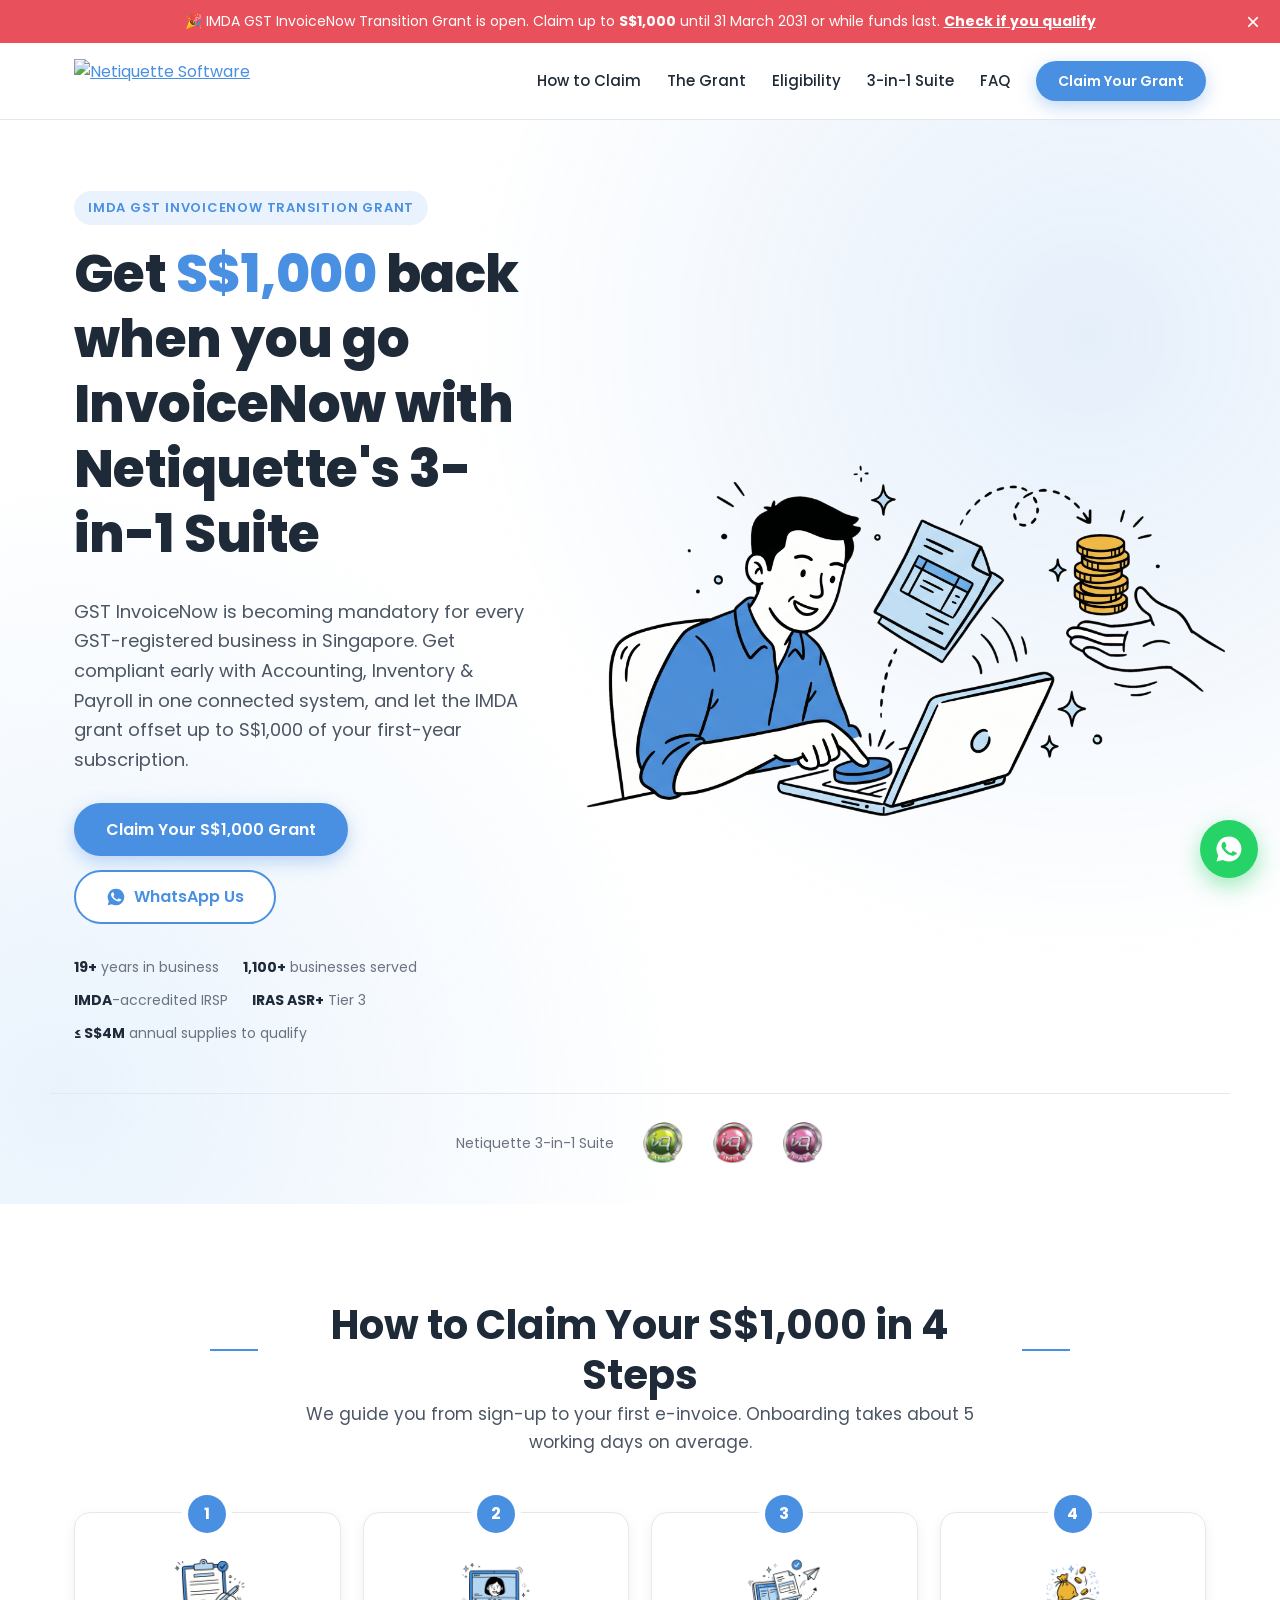
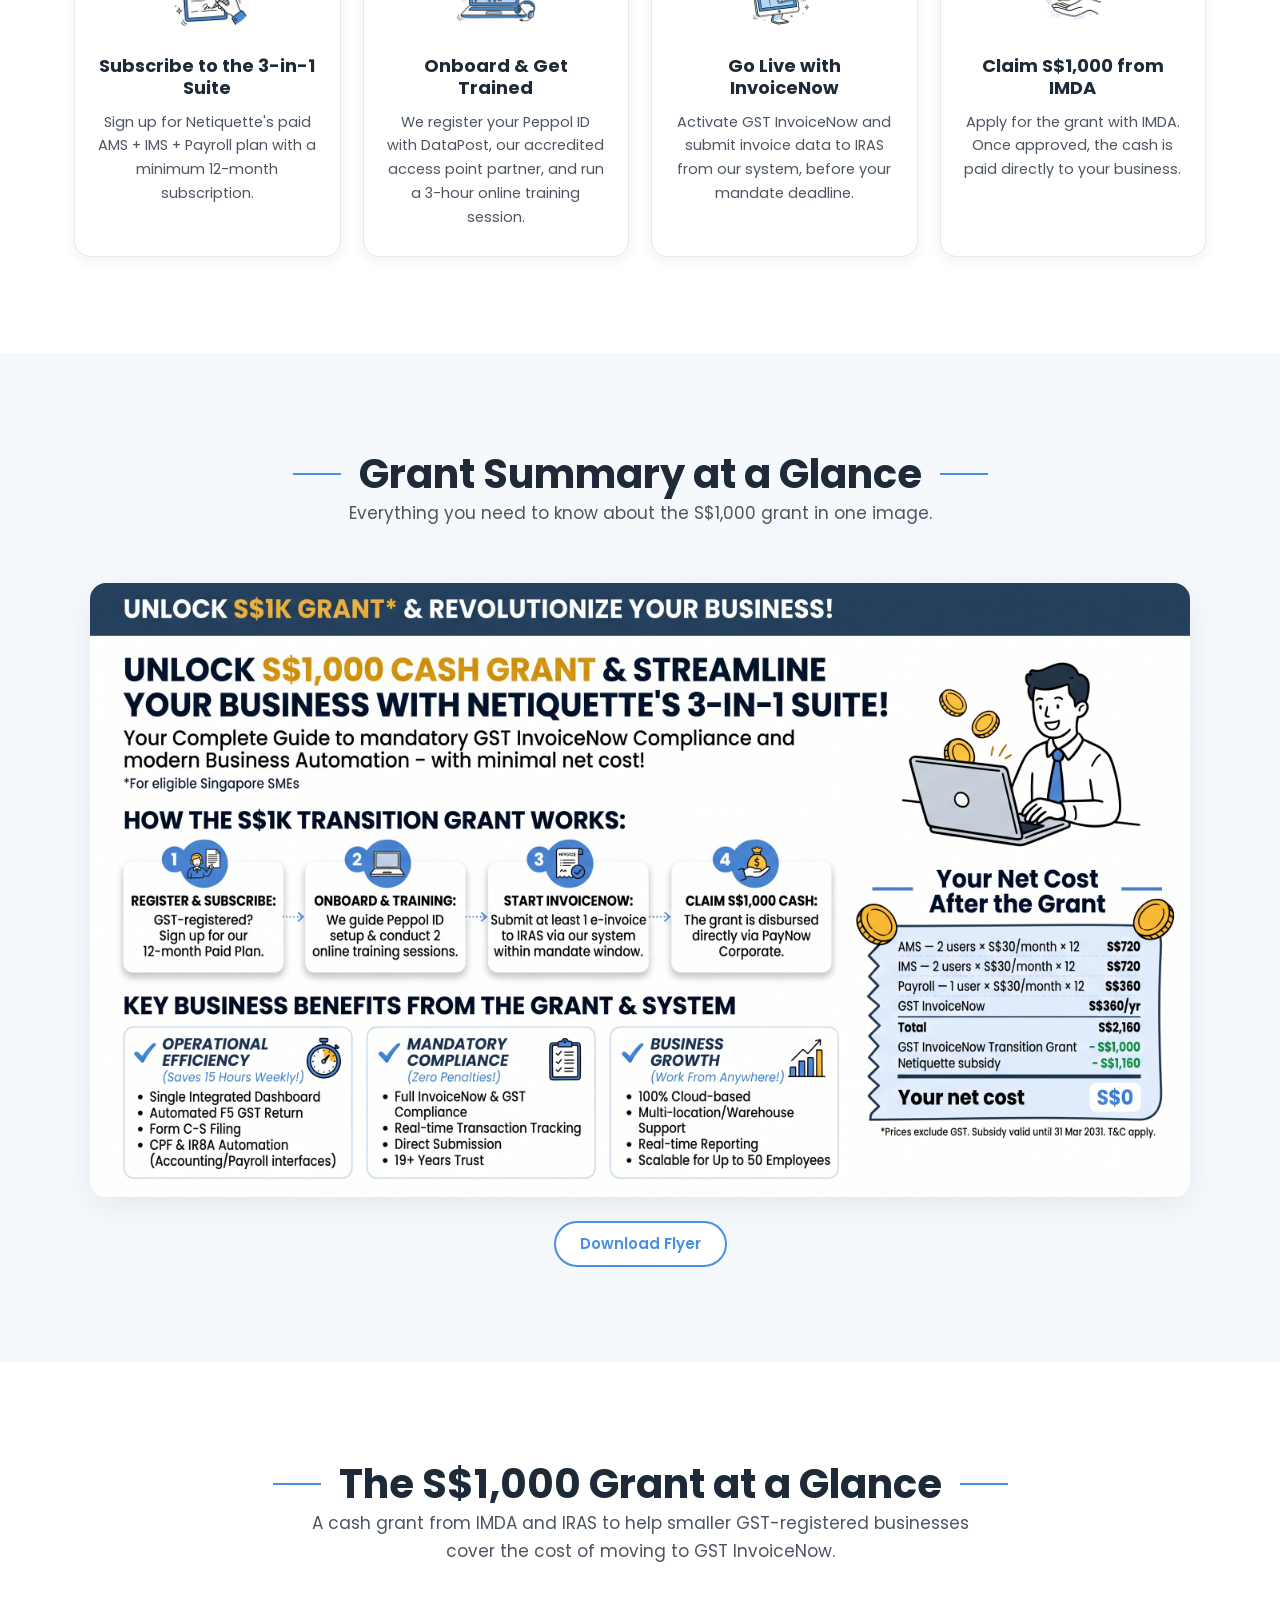
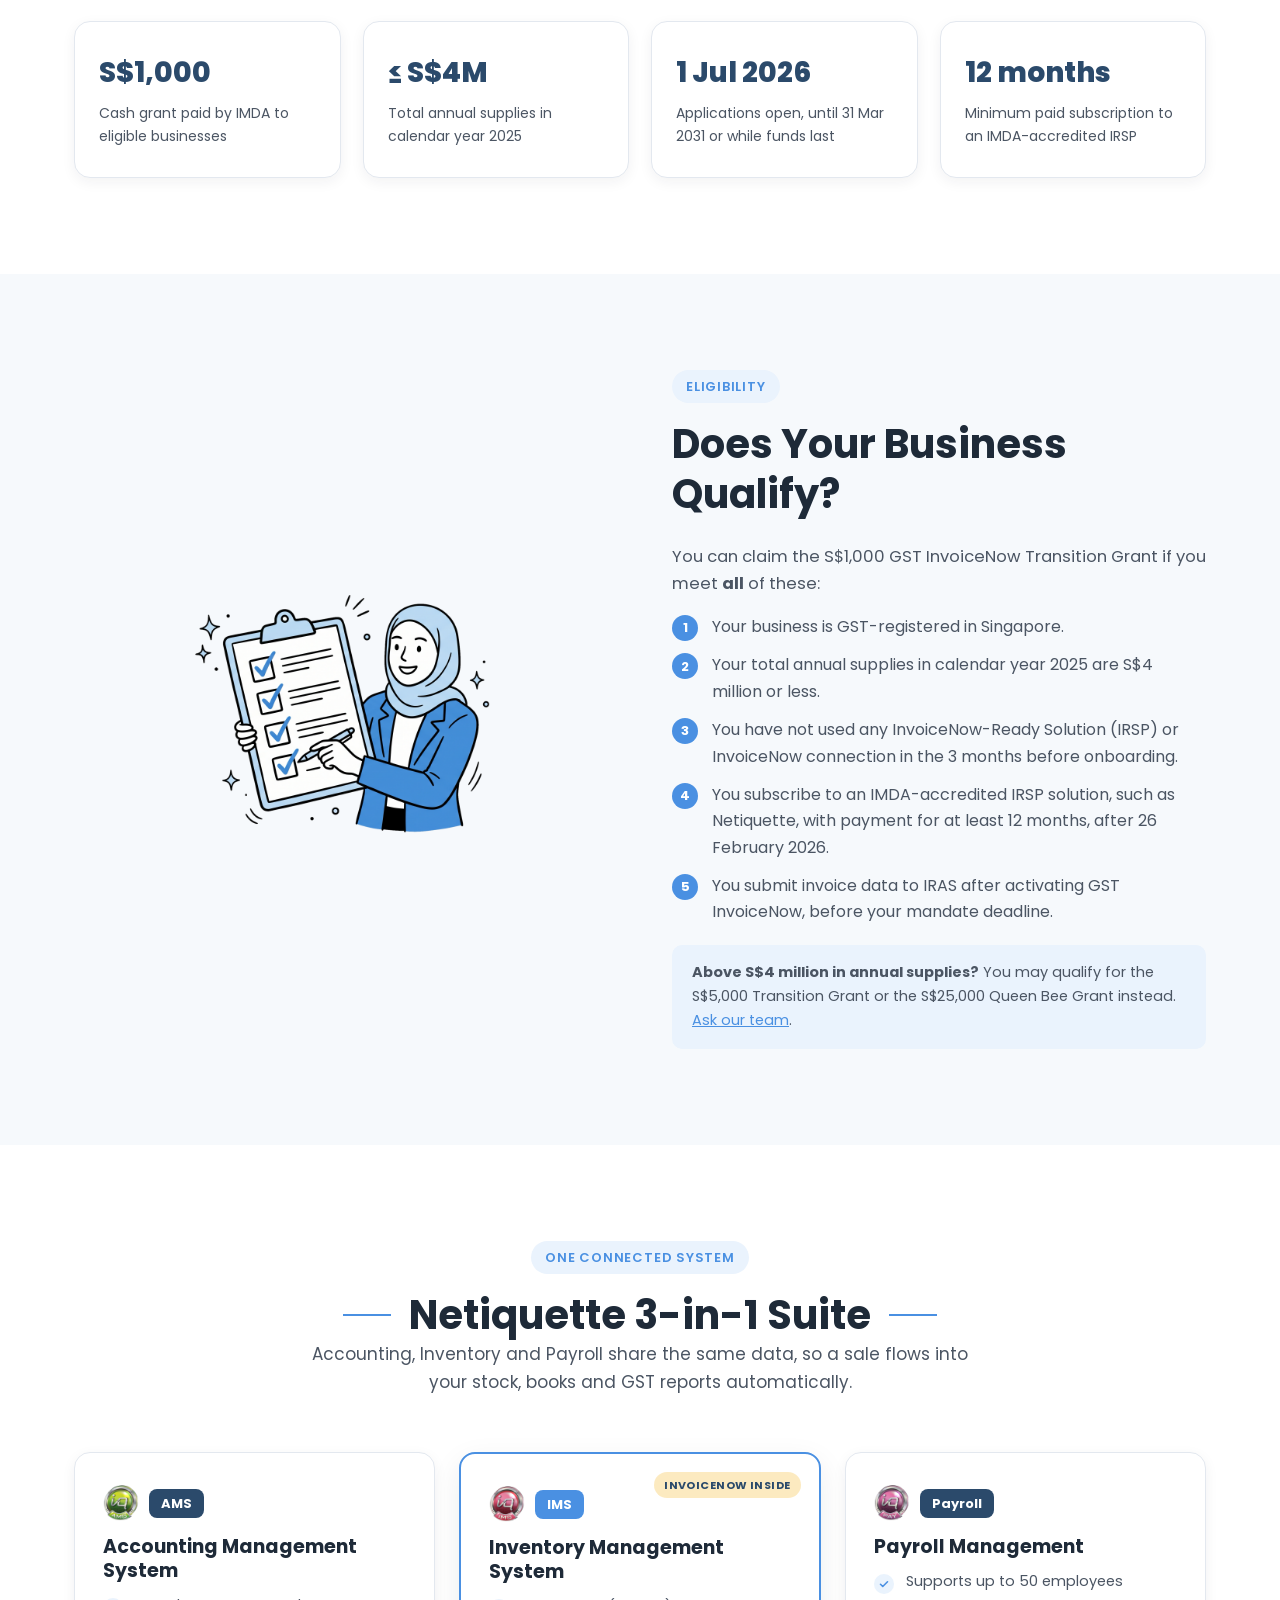
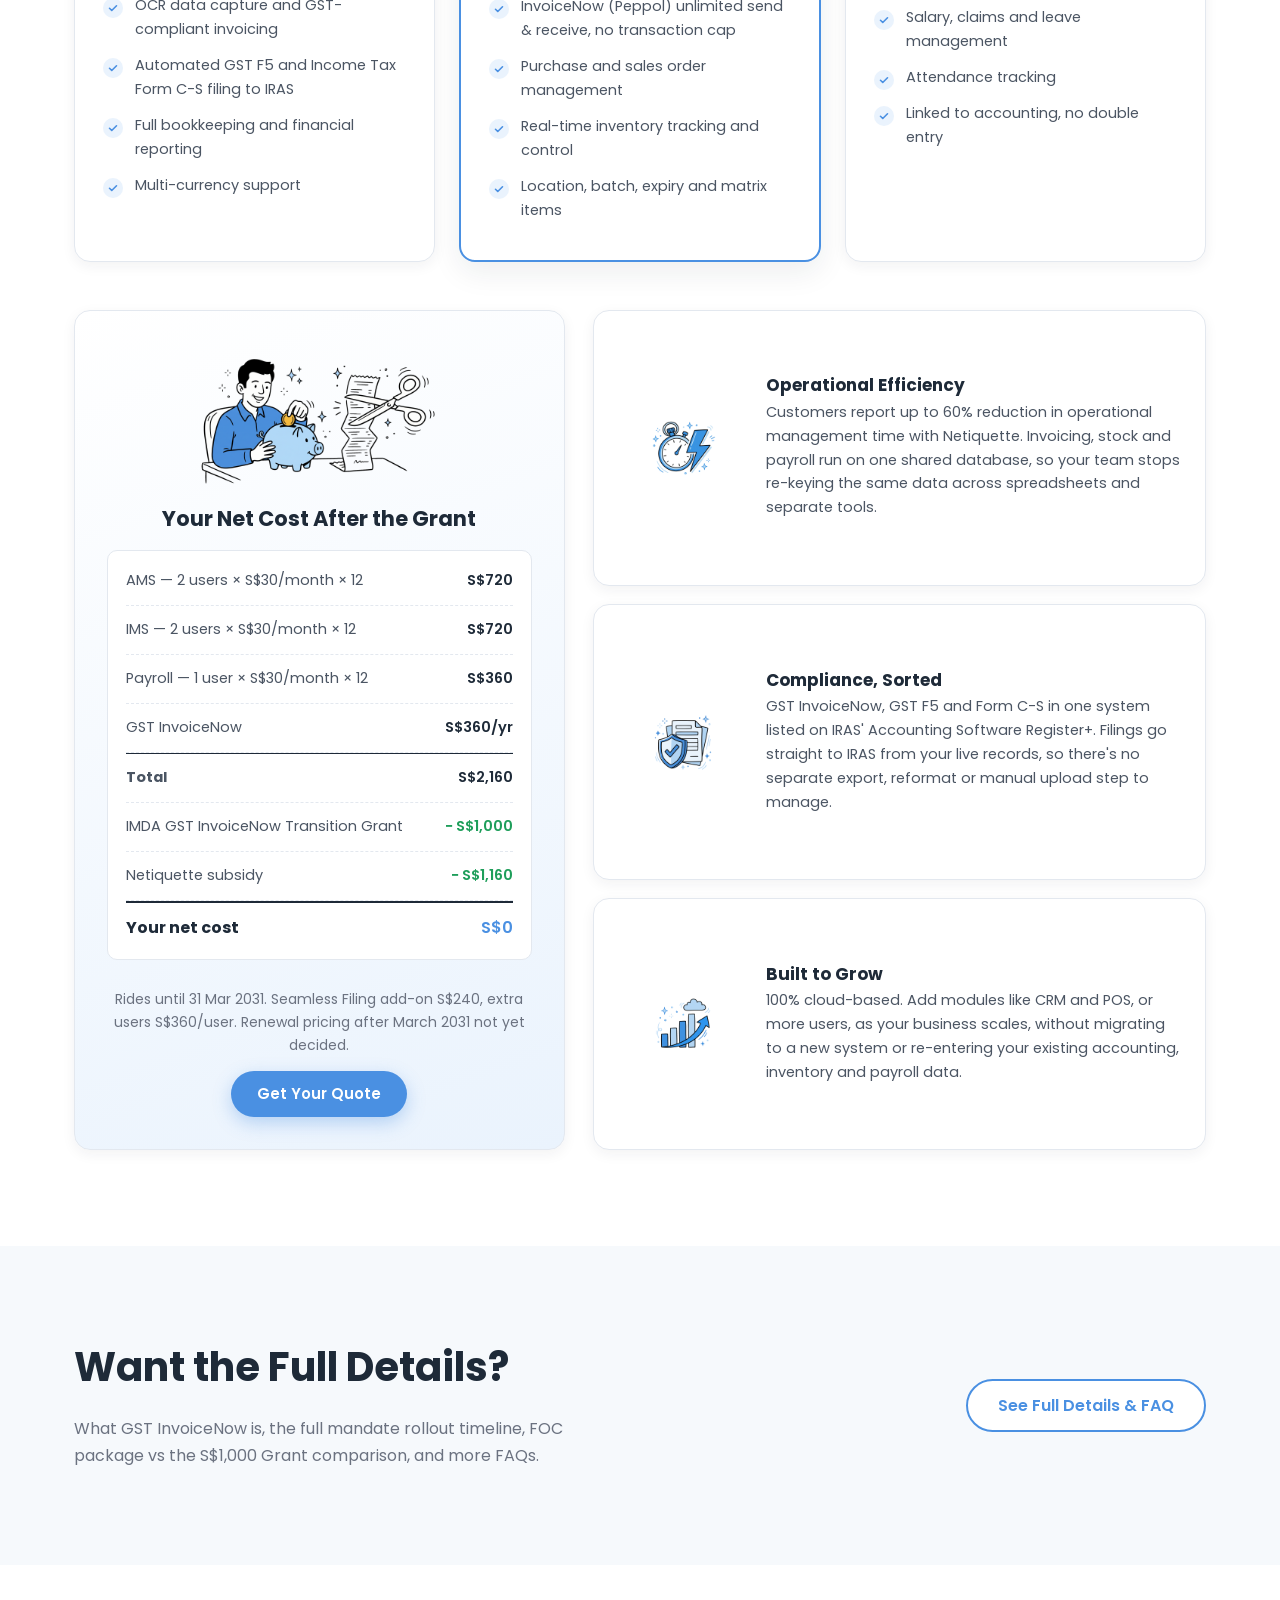
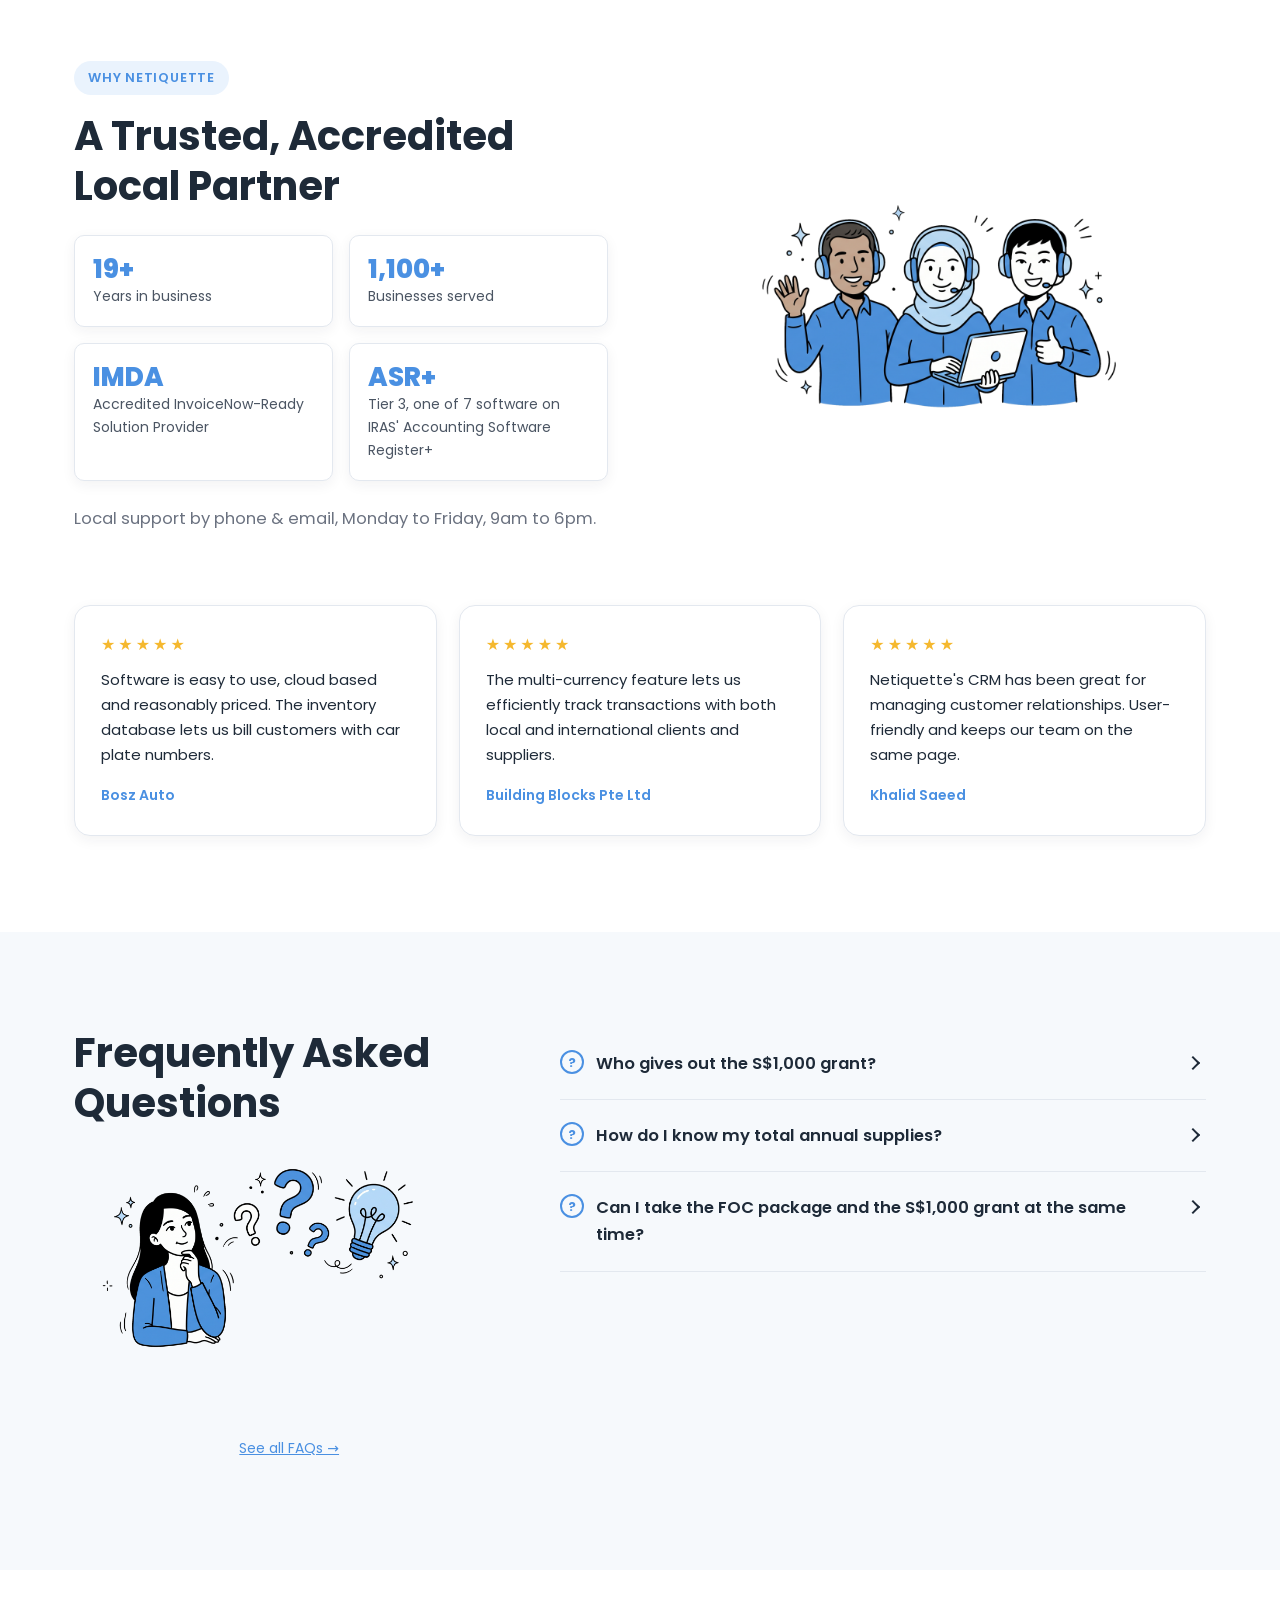
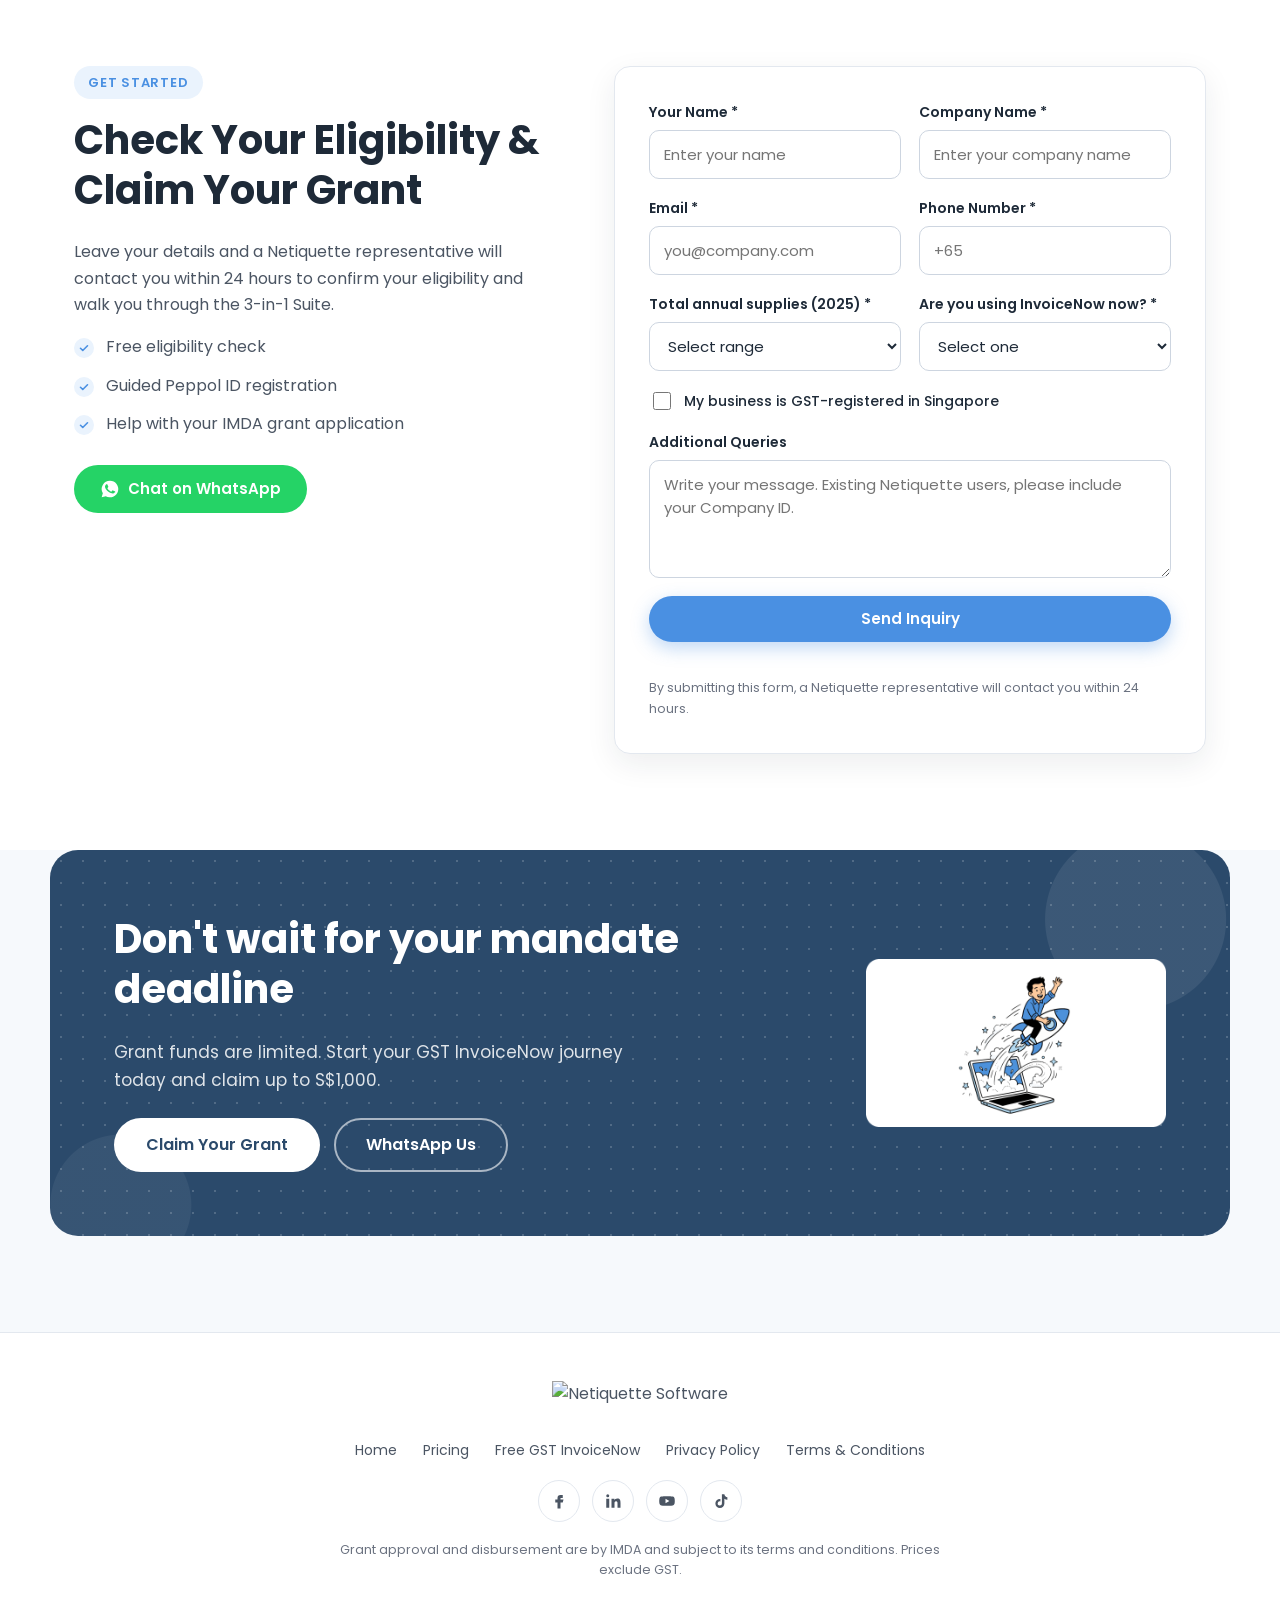
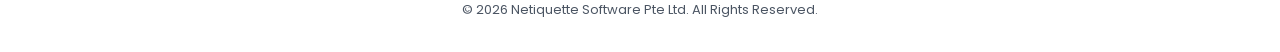
==== commit 0d268b13: "add flayer" ====
--- a/index.html
+++ b/index.html
@@ -33,9 +33,9 @@
         <img src="https://netiquette.com.sg/assets/img/netiquette-logo.png" alt="Netiquette Software">
       </a>
       <nav class="nav" id="nav">
+        <a href="#how">How to Claim</a>
         <a href="#grant">The Grant</a>
         <a href="#eligibility">Eligibility</a>
-        <a href="#how">How to Claim</a>
         <a href="#suite">3-in-1 Suite</a>
         <a href="#faq">FAQ</a>
         <a href="#contact" class="btn btn--primary nav__cta">Claim Your Grant</a>
@@ -67,15 +67,11 @@
             <li><strong>1,100+</strong> businesses served</li>
             <li><strong>IMDA</strong>-accredited IRSP</li>
             <li><strong>IRAS ASR+</strong> Tier 3</li>
+            <li><strong>≤ S$4M</strong> annual supplies to qualify</li>
           </ul>
         </div>
         <div class="hero__art">
           <figure class="art art--hero"><img src="assets/img/hero-grant.png" alt="Business owner sending an e-invoice and receiving a cash grant" onerror="this.parentNode.classList.add('missing');this.remove()"></figure>
-          <div class="float-card">
-            <span class="float-card__label">Cash grant from IMDA</span>
-            <span class="float-card__value">S$1,000</span>
-            <span class="float-card__note">for businesses with annual supplies ≤ S$4M</span>
-          </div>
         </div>
       </div>
       <div class="container supported">
@@ -83,6 +79,56 @@
         <img src="assets/img/ams.png" alt="AMS">
         <img src="assets/img/ims.png" alt="IMS">
         <img src="assets/img/payroll.png" alt="Payroll">
+      </div>
+    </section>
+
+    <!-- ========== HOW TO CLAIM ========== -->
+    <section class="section" id="how">
+      <div class="container">
+        <div class="section-head">
+          <h2 class="title">How to Claim Your S$1,000 in 4 Steps</h2>
+          <p>We guide you from sign-up to your first e-invoice. Onboarding takes about 5 working days on average.</p>
+        </div>
+        <div class="steps">
+          <article class="step">
+            <span class="step__num">1</span>
+            <figure class="art art--icon"><img src="assets/img/step-1-register.png" alt="" onerror="this.parentNode.classList.add('missing');this.remove()"></figure>
+            <h3>Subscribe to the 3-in-1 Suite</h3>
+            <p>Sign up for Netiquette's paid AMS + IMS + Payroll plan with a minimum 12-month subscription.</p>
+          </article>
+          <article class="step">
+            <span class="step__num">2</span>
+            <figure class="art art--icon"><img src="assets/img/step-2-onboard.png" alt="" onerror="this.parentNode.classList.add('missing');this.remove()"></figure>
+            <h3>Onboard &amp; Get Trained</h3>
+            <p>We register your Peppol ID with DataPost, our accredited access point partner, and run a 3-hour online training session.</p>
+          </article>
+          <article class="step">
+            <span class="step__num">3</span>
+            <figure class="art art--icon"><img src="assets/img/step-3-submit.png" alt="" onerror="this.parentNode.classList.add('missing');this.remove()"></figure>
+            <h3>Go Live with InvoiceNow</h3>
+            <p>Activate GST InvoiceNow and submit invoice data to IRAS from our system, before your mandate deadline.</p>
+          </article>
+          <article class="step">
+            <span class="step__num">4</span>
+            <figure class="art art--icon"><img src="assets/img/step-4-receive-grant.png" alt="" onerror="this.parentNode.classList.add('missing');this.remove()"></figure>
+            <h3>Claim S$1,000 from IMDA</h3>
+            <p>Apply for the grant with IMDA. Once approved, the cash is paid directly to your business.</p>
+          </article>
+        </div>
+      </div>
+    </section>
+
+    <!-- ========== FLYER ========== -->
+    <section class="section section--alt" id="flyer">
+      <div class="container">
+        <div class="section-head">
+          <h2 class="title">Grant Summary at a Glance</h2>
+          <p>Everything you need to know about the S$1,000 grant in one image.</p>
+        </div>
+        <img class="flyer__img" src="assets/img/flayer.jpeg" alt="Netiquette S$1,000 GST InvoiceNow Transition Grant flyer" loading="lazy">
+        <div class="flyer__actions">
+          <a href="assets/img/flayer.jpeg" download class="btn btn--outline">Download Flyer</a>
+        </div>
       </div>
     </section>
 
@@ -138,44 +184,8 @@
       </div>
     </section>
 
-    <!-- ========== HOW TO CLAIM ========== -->
-    <section class="section" id="how">
-      <div class="container">
-        <div class="section-head">
-          <h2 class="title">How to Claim Your S$1,000 in 4 Steps</h2>
-          <p>We guide you from sign-up to your first e-invoice. Onboarding takes about 5 working days on average.</p>
-        </div>
-        <div class="steps">
-          <article class="step">
-            <span class="step__num">1</span>
-            <figure class="art art--icon"><img src="assets/img/step-1-register.png" alt="" onerror="this.parentNode.classList.add('missing');this.remove()"></figure>
-            <h3>Subscribe to the 3-in-1 Suite</h3>
-            <p>Sign up for Netiquette's paid AMS + IMS + Payroll plan with a minimum 12-month subscription.</p>
-          </article>
-          <article class="step">
-            <span class="step__num">2</span>
-            <figure class="art art--icon"><img src="assets/img/step-2-onboard.png" alt="" onerror="this.parentNode.classList.add('missing');this.remove()"></figure>
-            <h3>Onboard &amp; Get Trained</h3>
-            <p>We register your Peppol ID with DataPost, our accredited access point partner, and run a 3-hour online training session.</p>
-          </article>
-          <article class="step">
-            <span class="step__num">3</span>
-            <figure class="art art--icon"><img src="assets/img/step-3-submit.png" alt="" onerror="this.parentNode.classList.add('missing');this.remove()"></figure>
-            <h3>Go Live with InvoiceNow</h3>
-            <p>Activate GST InvoiceNow and submit invoice data to IRAS from our system, before your mandate deadline.</p>
-          </article>
-          <article class="step">
-            <span class="step__num">4</span>
-            <figure class="art art--icon"><img src="assets/img/step-4-receive-grant.png" alt="" onerror="this.parentNode.classList.add('missing');this.remove()"></figure>
-            <h3>Claim S$1,000 from IMDA</h3>
-            <p>Apply for the grant with IMDA. Once approved, the cash is paid directly to your business.</p>
-          </article>
-        </div>
-      </div>
-    </section>
-
     <!-- ========== 3-IN-1 SUITE ========== -->
-    <section class="section section--alt" id="suite">
+    <section class="section" id="suite">
       <div class="container">
         <div class="section-head">
           <span class="eyebrow">One connected system</span>
@@ -273,7 +283,7 @@
     </section>
 
     <!-- ========== WHY NETIQUETTE ========== -->
-    <section class="section section--alt" id="why">
+    <section class="section" id="why">
       <div class="container">
         <div class="split">
           <div class="split__text">
@@ -313,7 +323,7 @@
     </section>
 
     <!-- ========== FAQ ========== -->
-    <section class="section" id="faq">
+    <section class="section section--alt" id="faq">
       <div class="container faq-wrap">
         <div class="faq-wrap__head">
           <h2 class="title title--left">Frequently Asked Questions</h2>
@@ -338,7 +348,7 @@
     </section>
 
     <!-- ========== CONTACT FORM (UI only, backend later) ========== -->
-    <section class="section section--alt" id="contact">
+    <section class="section" id="contact">
       <div class="container contact">
         <div class="contact__info">
           <span class="eyebrow">Get started</span>
@@ -450,8 +460,7 @@
 
       gsap.timeline({ defaults: { duration: 1 } })
         .from('.hero__text > *', { opacity: 0, y: 32, stagger: .15 })
-        .from('.hero__art', { opacity: 0, y: 32, scale: .97 }, '-=.7')
-        .from('.float-card', { opacity: 0, y: 20, duration: .7 }, '-=.4');
+        .from('.hero__art', { opacity: 0, y: 32, scale: .97 }, '-=.7');
 
       gsap.set(
         '.section-head, .stat, .step, .module, .benefit, .plan, .timeline__item, .faq details, .netcost, .trust, figure.art',
--- a/style.css
+++ b/style.css
@@ -171,13 +171,11 @@
 }
 .hero__trust strong { color: var(--ink); }
 .hero__art { position: relative; transform: scale(1.18); transform-origin: center; }
-.float-card {
-  position: absolute; left: -24px; bottom: 24px; background: #fff; border-radius: var(--radius);
-  box-shadow: var(--shadow); padding: 18px 22px; display: flex; flex-direction: column; max-width: 230px;
-}
-.float-card__label { font-size: 12px; font-weight: 600; text-transform: uppercase; letter-spacing: .05em; color: var(--muted); }
-.float-card__value { font-size: 34px; font-weight: 800; color: var(--ink); line-height: 1.2; }
-.float-card__note { font-size: 12px; color: var(--muted); }
+.flyer__img {
+  display: block; max-width: 1100px; width: 100%; height: auto; margin: 0 auto;
+  border-radius: 16px; box-shadow: var(--shadow);
+}
+.flyer__actions { text-align: center; margin-top: 24px; }
 .supported {
   display: flex; align-items: center; justify-content: center; gap: 28px; margin-top: 48px;
   padding-top: 28px; border-top: 1px solid var(--line); font-size: 14px; color: var(--muted);
@@ -420,7 +418,6 @@
   .hero__inner, .split, .timeline-wrap, .faq-wrap, .contact, .value { grid-template-columns: 1fr; gap: 40px; }
   .split--reverse .split__text, .split--reverse .split__art { order: initial; }
   .hero__art { max-width: 520px; margin: 0 auto; width: 100%; }
-  .float-card { left: 0; }
   .timeline__art { max-width: 300px; margin: 0 auto; }
   .suite, .compare, .testimonials { grid-template-columns: 1fr; }
   .faq-wrap__head { position: static; }
@@ -435,16 +432,20 @@
   .container { padding: 0 16px; }
   .announce { font-size: 13px; padding: 10px 40px 10px 16px; text-align: left; }
   .header__logo img { height: 36px; }
+  .section { padding: 56px 0; }
+  .section-head { margin-bottom: 36px; }
   .hero { padding: 48px 0 32px; }
+  .hero__art { transform: scale(1); }
   .hero__actions .btn { width: 100%; }
   .hl { white-space: normal; }
   .section-head .title::before, .section-head .title::after { display: none; }
-  .stats, .steps, .trust-grid, .form__row { grid-template-columns: 1fr; }
-  .float-card { position: static; margin-top: 16px; max-width: none; }
+  .form__row { grid-template-columns: 1fr; }
+  .stats, .steps, .trust-grid { grid-template-columns: repeat(2, 1fr); gap: 14px; }
   .supported { flex-wrap: wrap; gap: 16px; }
   .form { padding: 24px 18px; }
   .plan, .netcost { padding: 26px 20px; }
   .benefit { padding: 18px; }
+  .art--mini { width: 72px; }
   .cta { padding-bottom: 72px; }
   .cta__inner { padding: 40px 20px; border-radius: 20px; }
   .wa-float { width: 52px; height: 52px; right: 16px; bottom: 16px; }
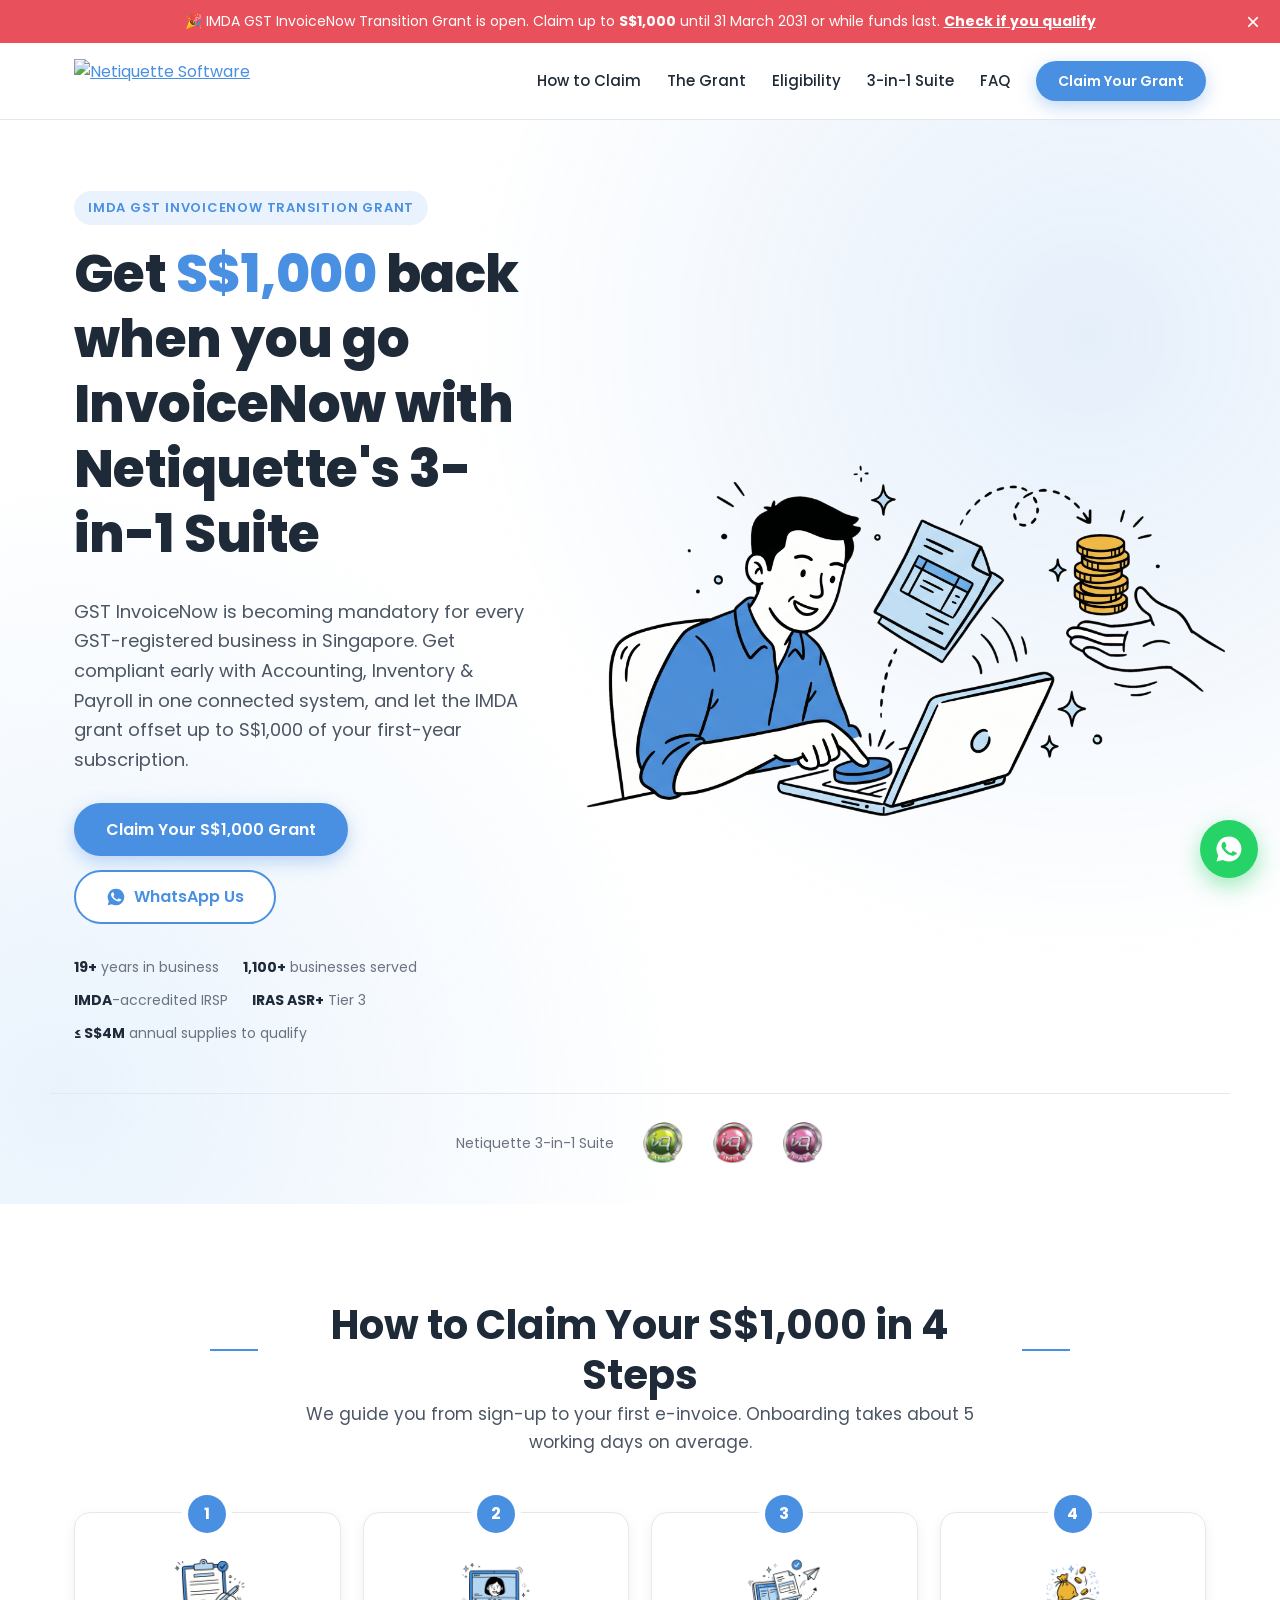
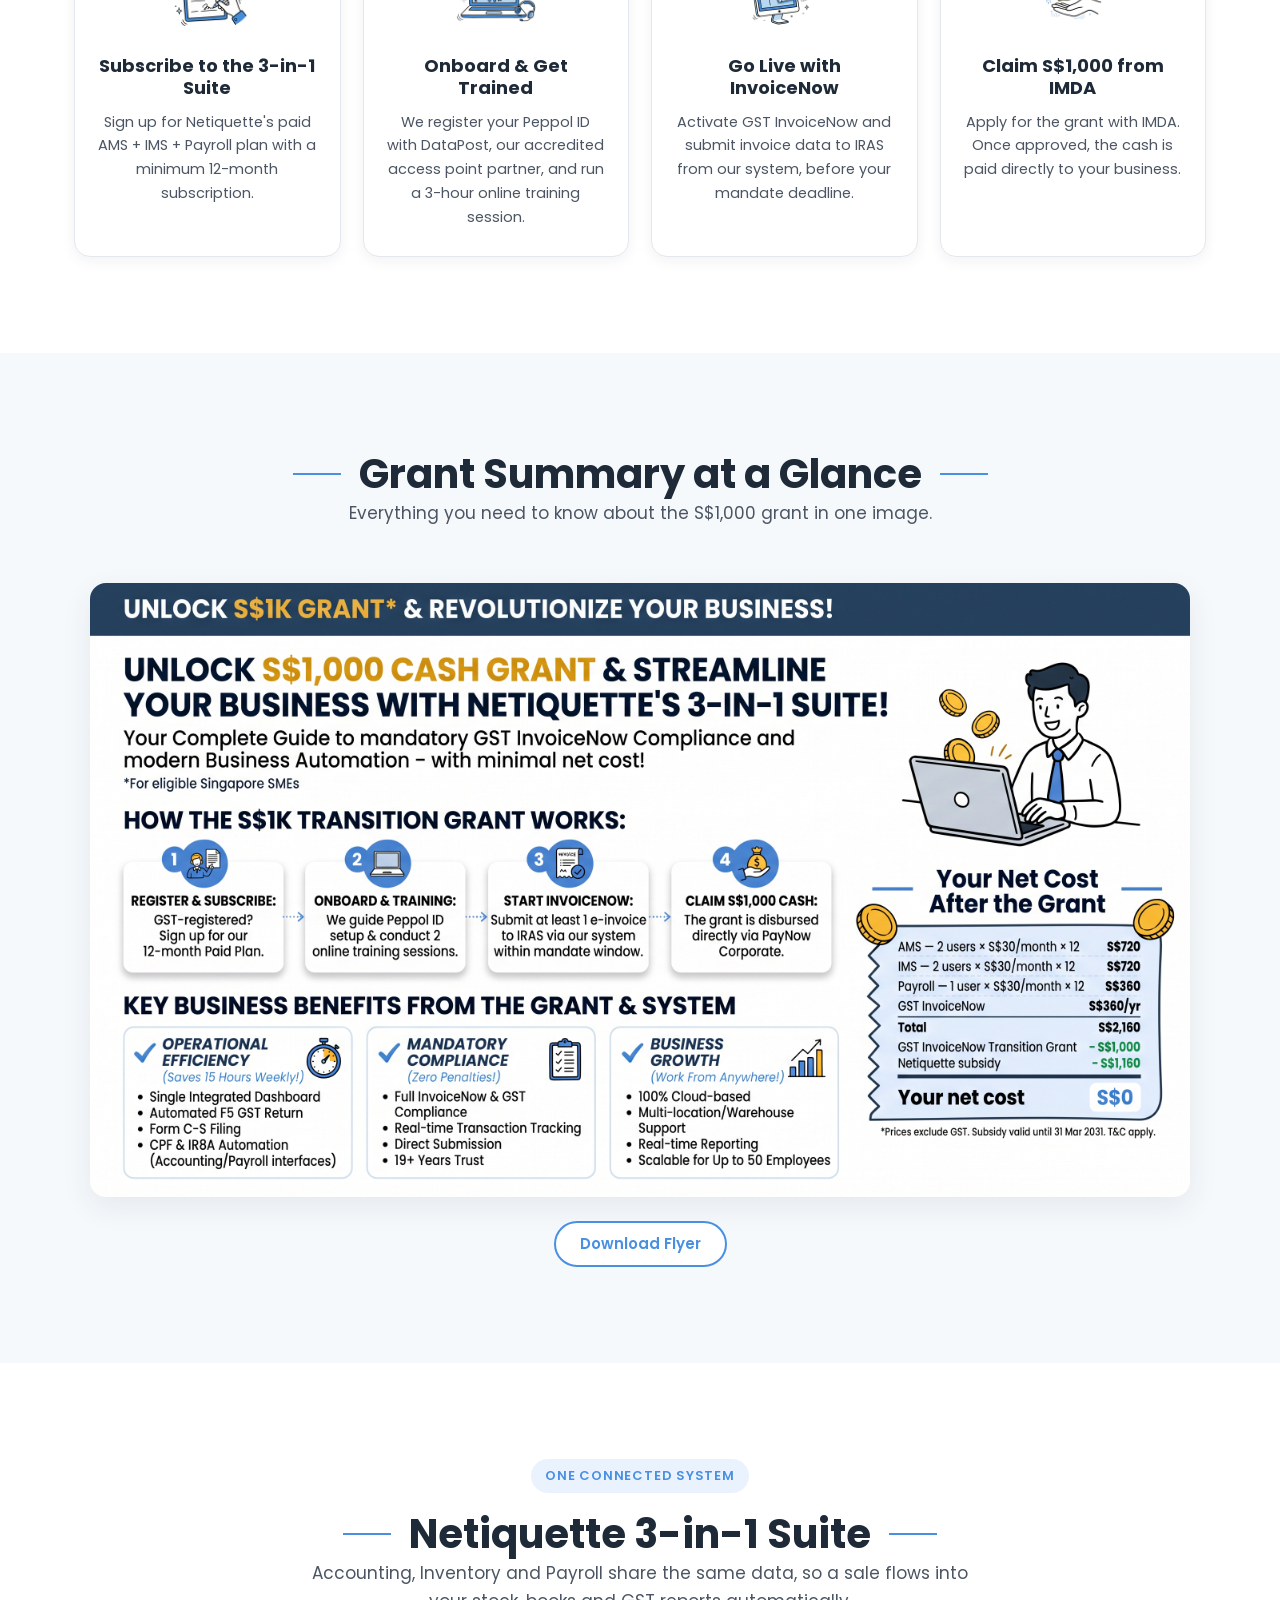
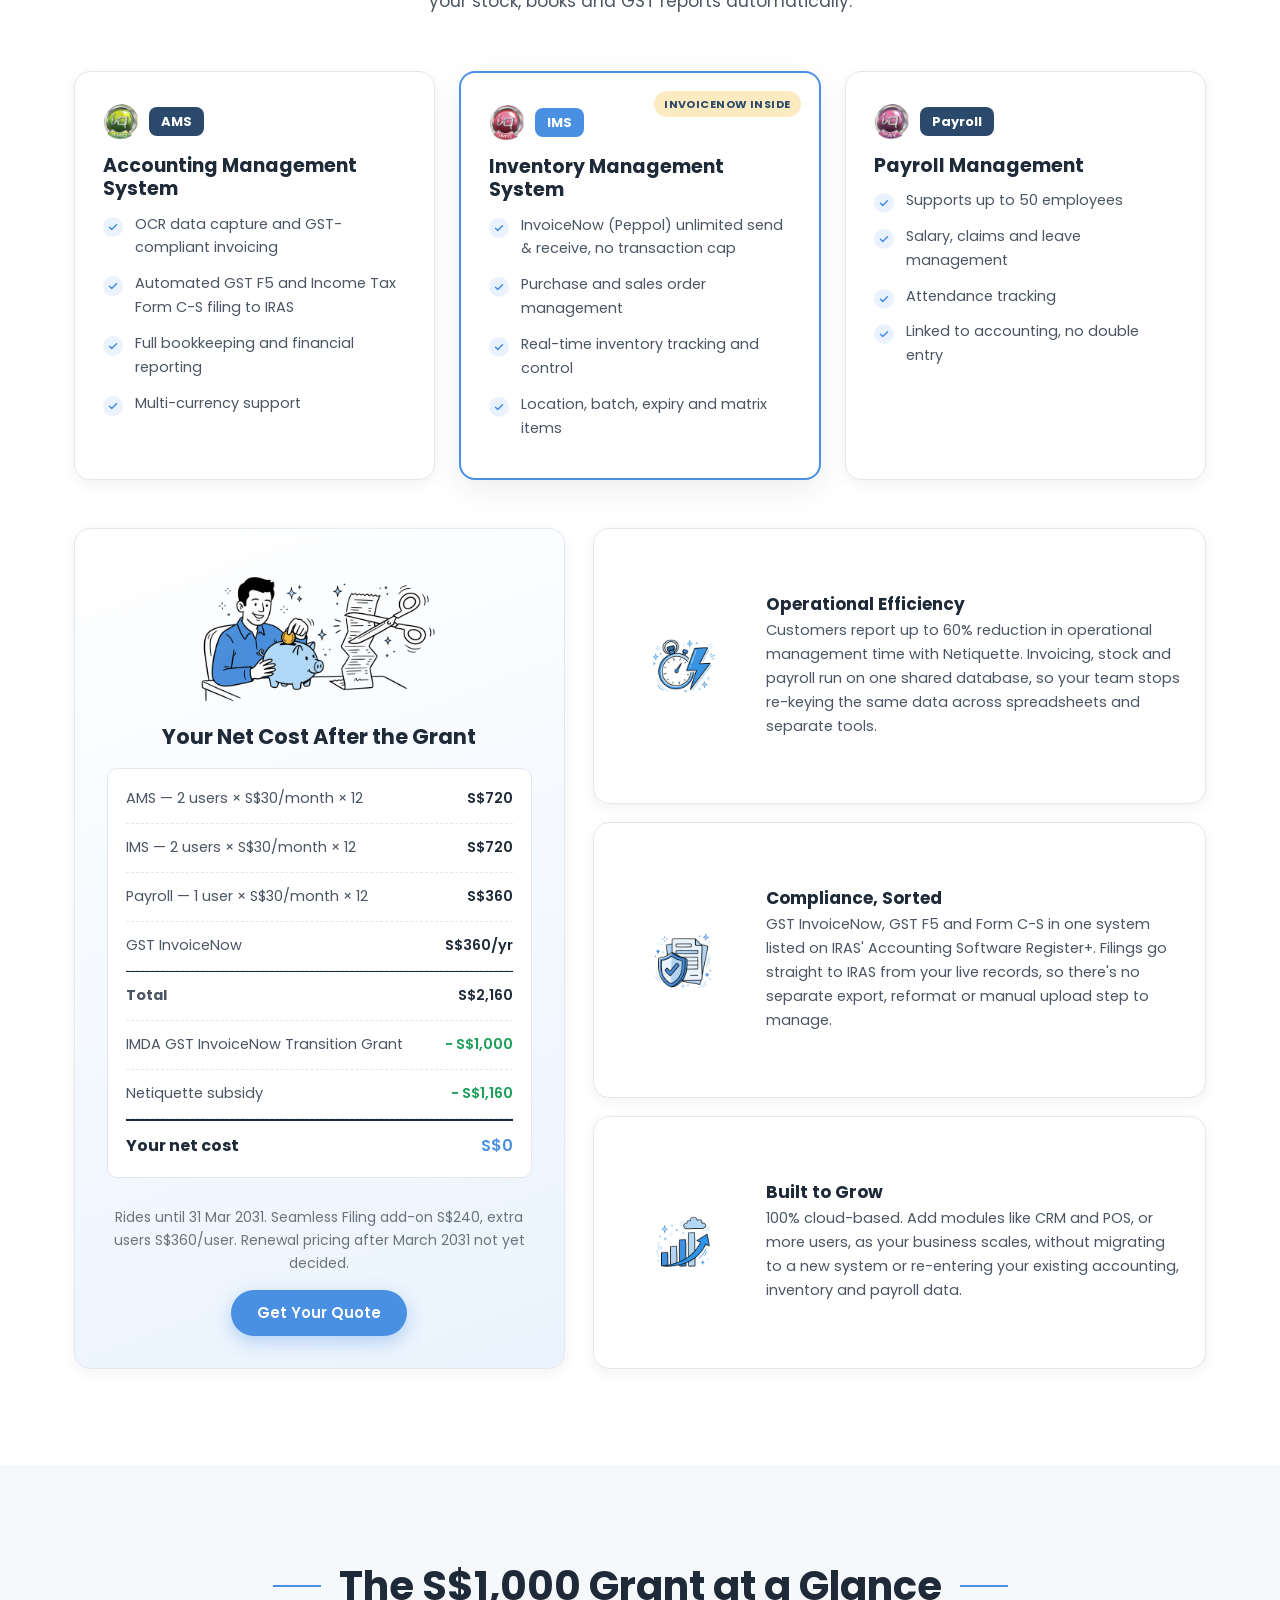
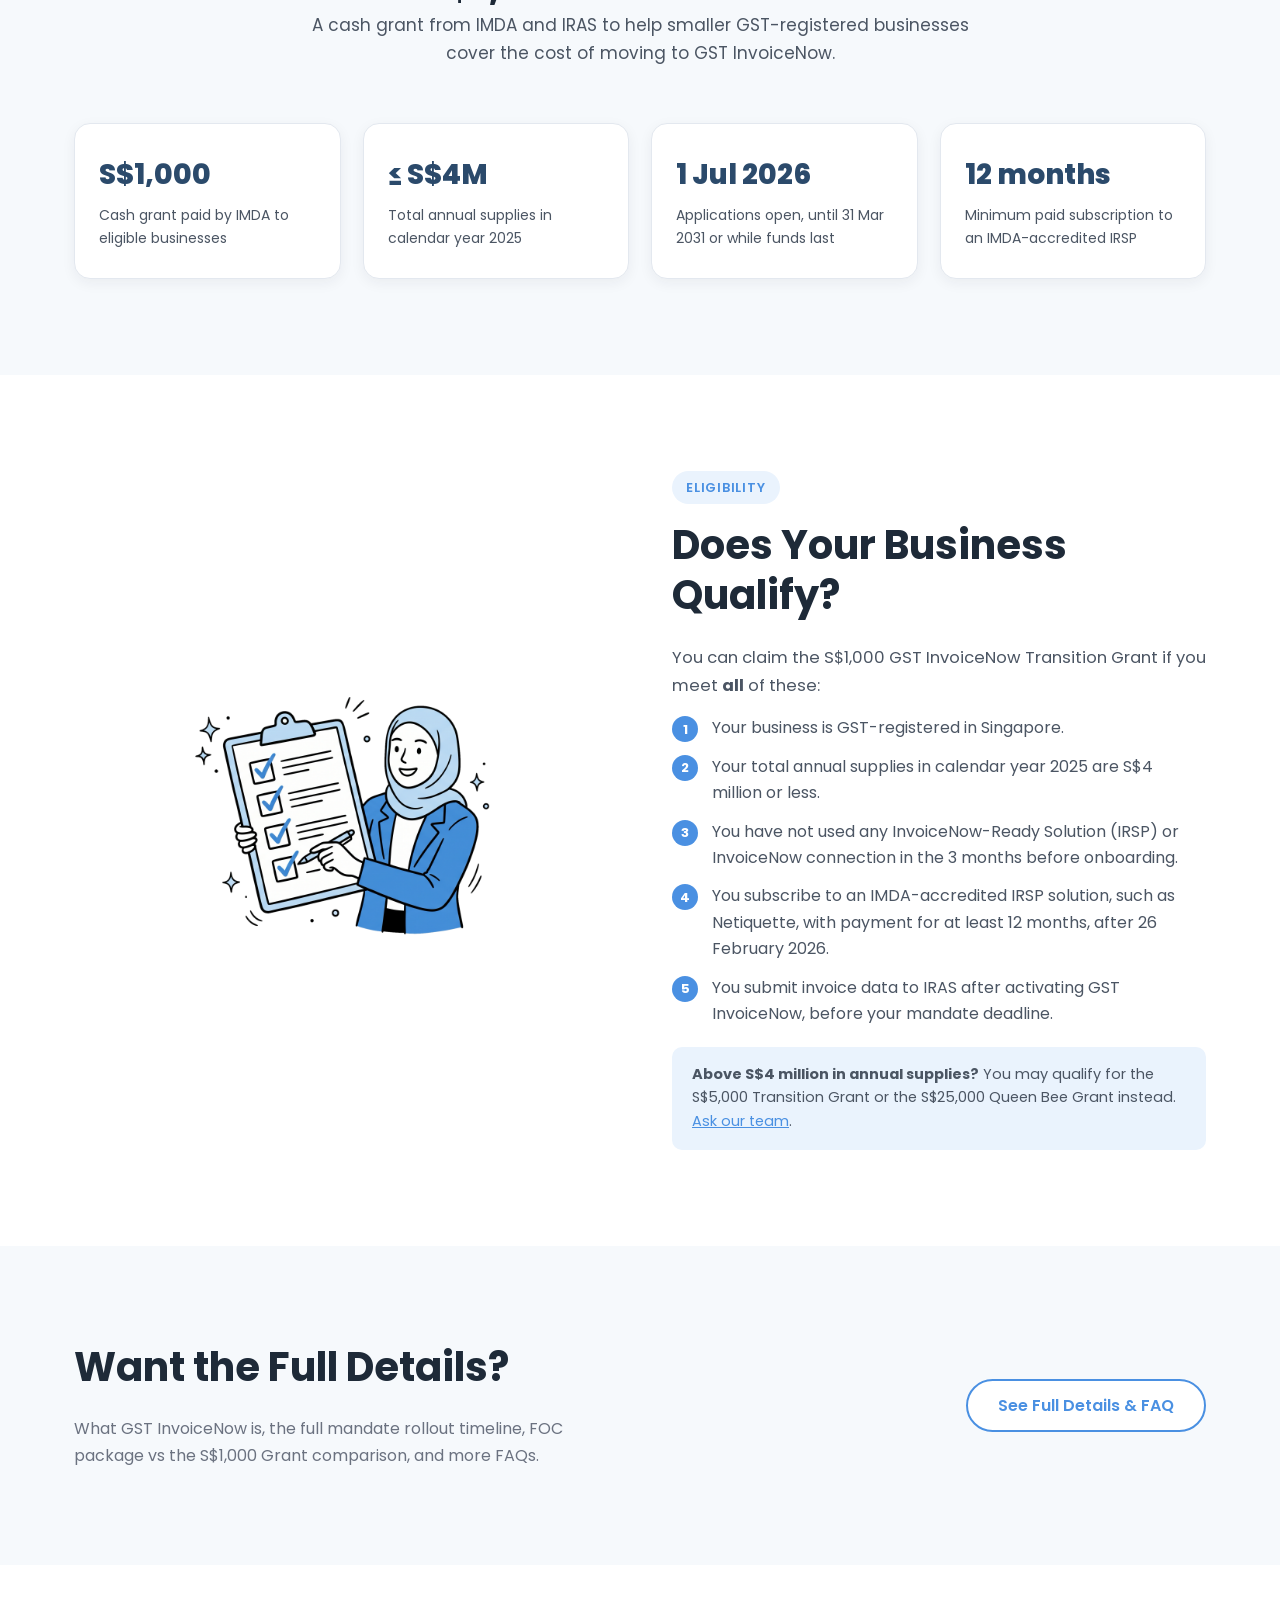
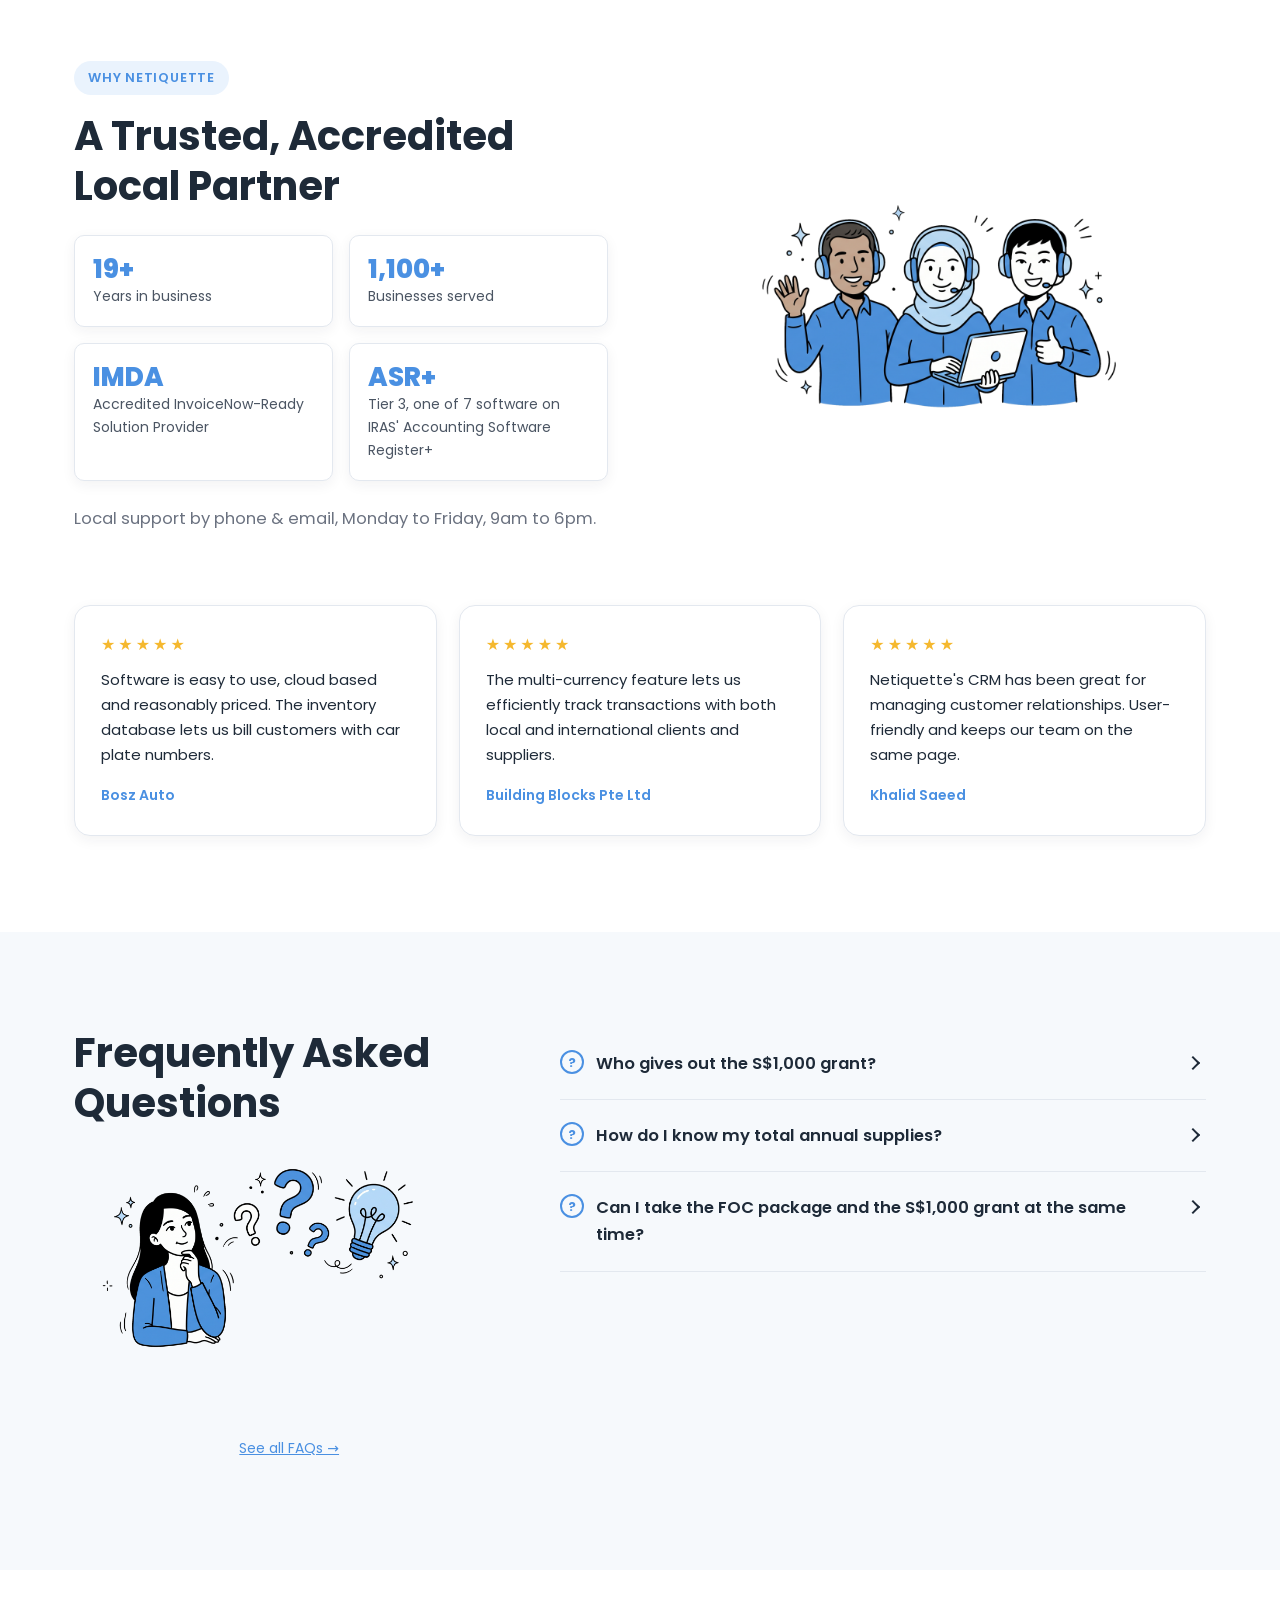
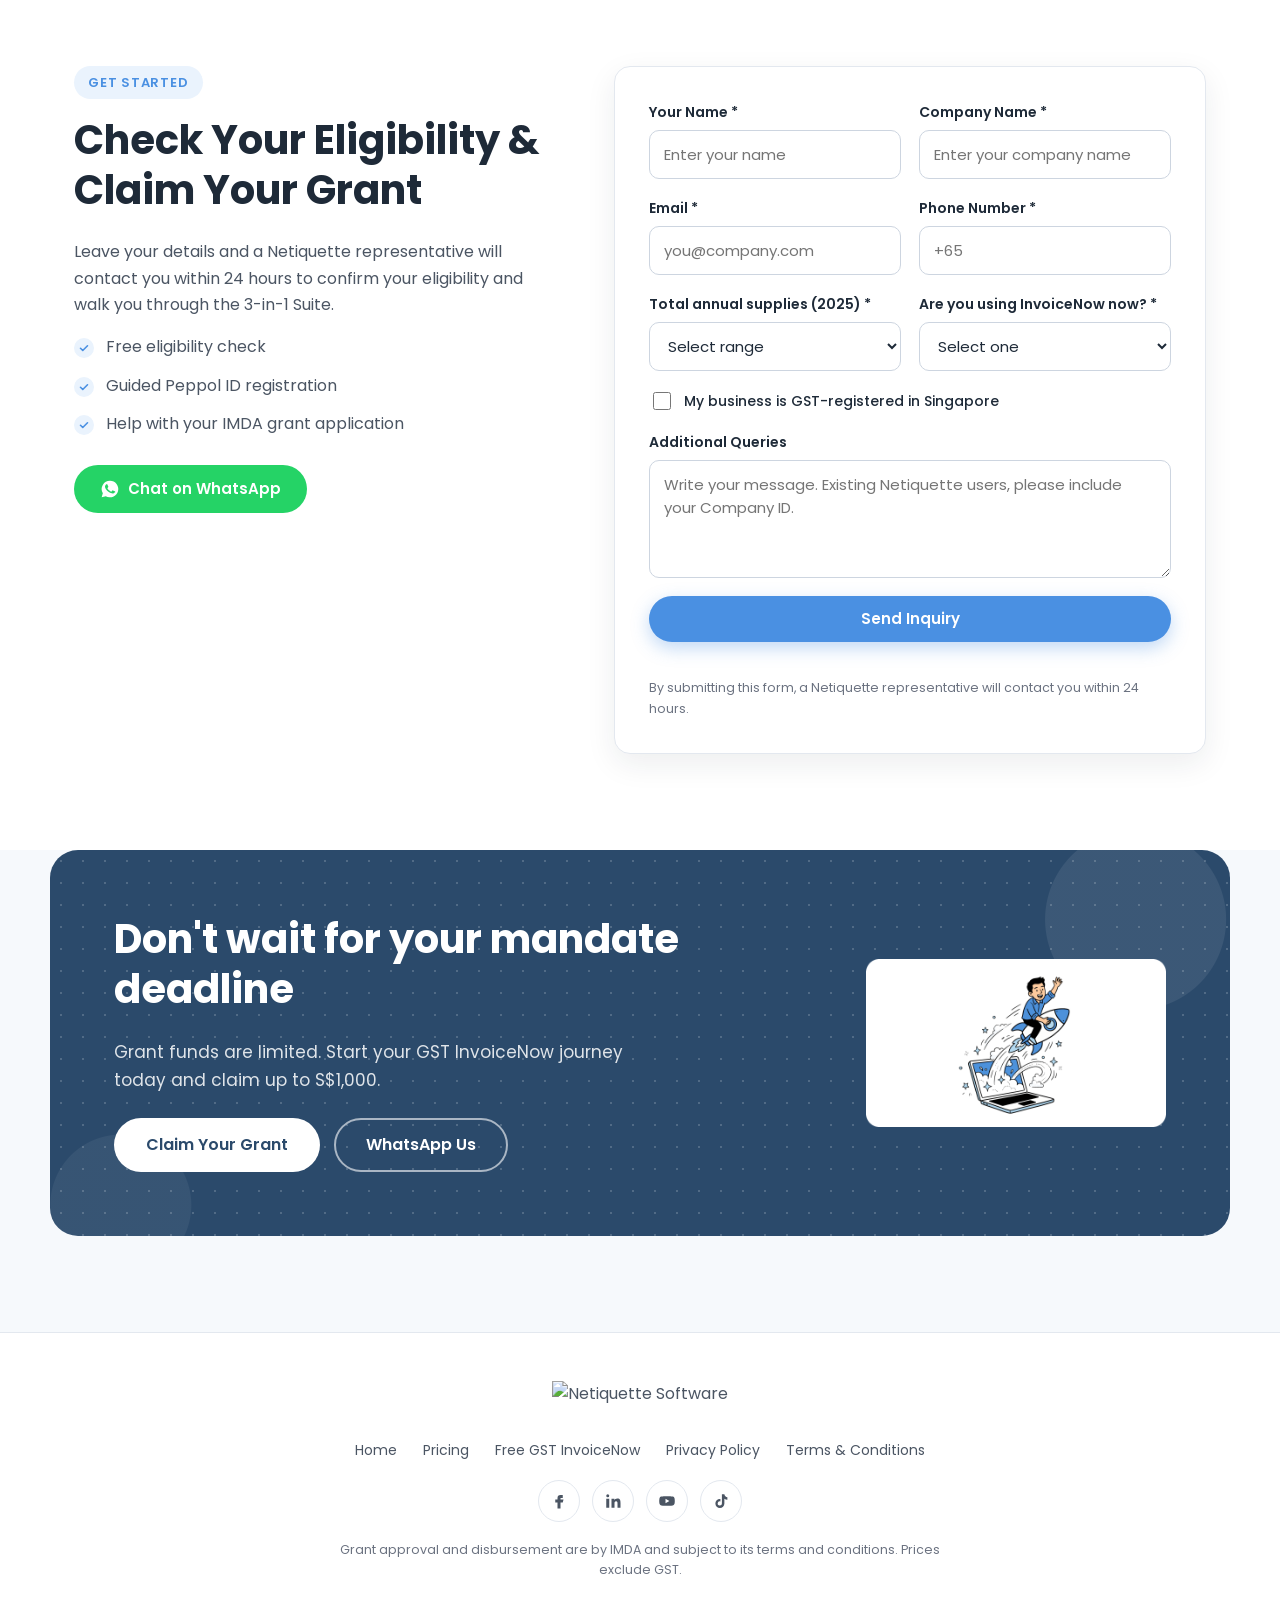
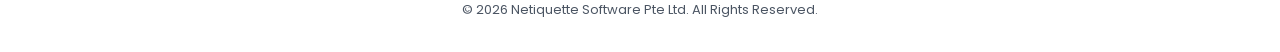
==== commit 0303fe4b: "impve palacement" ====
--- a/index.html
+++ b/index.html
@@ -128,58 +128,6 @@
         <img class="flyer__img" src="assets/img/flayer.jpeg" alt="Netiquette S$1,000 GST InvoiceNow Transition Grant flyer" loading="lazy">
         <div class="flyer__actions">
           <a href="assets/img/flayer.jpeg" download class="btn btn--outline">Download Flyer</a>
-        </div>
-      </div>
-    </section>
-
-    <!-- ========== GRANT AT A GLANCE ========== -->
-    <section class="section" id="grant">
-      <div class="container">
-        <div class="section-head">
-          <h2 class="title">The S$1,000 Grant at a Glance</h2>
-          <p>A cash grant from IMDA and IRAS to help smaller GST-registered businesses cover the cost of moving to GST InvoiceNow.</p>
-        </div>
-        <div class="stats">
-          <div class="stat">
-            <span class="stat__value">S$1,000</span>
-            <span class="stat__label">Cash grant paid by IMDA to eligible businesses</span>
-          </div>
-          <div class="stat">
-            <span class="stat__value">≤ S$4M</span>
-            <span class="stat__label">Total annual supplies in calendar year 2025</span>
-          </div>
-          <div class="stat">
-            <span class="stat__value">1 Jul 2026</span>
-            <span class="stat__label">Applications open, until 31 Mar 2031 or while funds last</span>
-          </div>
-          <div class="stat">
-            <span class="stat__value">12 months</span>
-            <span class="stat__label">Minimum paid subscription to an IMDA-accredited IRSP</span>
-          </div>
-        </div>
-      </div>
-    </section>
-
-    <!-- ========== ELIGIBILITY ========== -->
-    <section class="section section--alt" id="eligibility">
-      <div class="container split split--reverse">
-        <div class="split__text">
-          <span class="eyebrow">Eligibility</span>
-          <h2 class="title title--left">Does Your Business Qualify?</h2>
-          <p>You can claim the S$1,000 GST InvoiceNow Transition Grant if you meet <strong>all</strong> of these:</p>
-          <ul class="checks checks--numbered">
-            <li>Your business is GST-registered in Singapore.</li>
-            <li>Your total annual supplies in calendar year 2025 are S$4 million or less.</li>
-            <li>You have not used any InvoiceNow-Ready Solution (IRSP) or InvoiceNow connection in the 3 months before onboarding.</li>
-            <li>You subscribe to an IMDA-accredited IRSP solution, such as Netiquette, with payment for at least 12 months, after 26 February 2026.</li>
-            <li>You submit invoice data to IRAS after activating GST InvoiceNow, before your mandate deadline.</li>
-          </ul>
-          <div class="callout">
-            <strong>Above S$4 million in annual supplies?</strong> You may qualify for the S$5,000 Transition Grant or the S$25,000 Queen Bee Grant instead. <a href="#contact">Ask our team</a>.
-          </div>
-        </div>
-        <div class="split__art">
-          <figure class="art art--square"><img src="assets/img/eligibility-check.png" alt="Checklist of grant eligibility criteria" onerror="this.parentNode.classList.add('missing');this.remove()"></figure>
         </div>
       </div>
     </section>
@@ -271,6 +219,58 @@
       </div>
     </section>
 
+    <!-- ========== GRANT AT A GLANCE ========== -->
+    <section class="section section--alt" id="grant">
+      <div class="container">
+        <div class="section-head">
+          <h2 class="title">The S$1,000 Grant at a Glance</h2>
+          <p>A cash grant from IMDA and IRAS to help smaller GST-registered businesses cover the cost of moving to GST InvoiceNow.</p>
+        </div>
+        <div class="stats">
+          <div class="stat">
+            <span class="stat__value">S$1,000</span>
+            <span class="stat__label">Cash grant paid by IMDA to eligible businesses</span>
+          </div>
+          <div class="stat">
+            <span class="stat__value">≤ S$4M</span>
+            <span class="stat__label">Total annual supplies in calendar year 2025</span>
+          </div>
+          <div class="stat">
+            <span class="stat__value">1 Jul 2026</span>
+            <span class="stat__label">Applications open, until 31 Mar 2031 or while funds last</span>
+          </div>
+          <div class="stat">
+            <span class="stat__value">12 months</span>
+            <span class="stat__label">Minimum paid subscription to an IMDA-accredited IRSP</span>
+          </div>
+        </div>
+      </div>
+    </section>
+
+    <!-- ========== ELIGIBILITY ========== -->
+    <section class="section" id="eligibility">
+      <div class="container split split--reverse">
+        <div class="split__text">
+          <span class="eyebrow">Eligibility</span>
+          <h2 class="title title--left">Does Your Business Qualify?</h2>
+          <p>You can claim the S$1,000 GST InvoiceNow Transition Grant if you meet <strong>all</strong> of these:</p>
+          <ul class="checks checks--numbered">
+            <li>Your business is GST-registered in Singapore.</li>
+            <li>Your total annual supplies in calendar year 2025 are S$4 million or less.</li>
+            <li>You have not used any InvoiceNow-Ready Solution (IRSP) or InvoiceNow connection in the 3 months before onboarding.</li>
+            <li>You subscribe to an IMDA-accredited IRSP solution, such as Netiquette, with payment for at least 12 months, after 26 February 2026.</li>
+            <li>You submit invoice data to IRAS after activating GST InvoiceNow, before your mandate deadline.</li>
+          </ul>
+          <div class="callout">
+            <strong>Above S$4 million in annual supplies?</strong> You may qualify for the S$5,000 Transition Grant or the S$25,000 Queen Bee Grant instead. <a href="#contact">Ask our team</a>.
+          </div>
+        </div>
+        <div class="split__art">
+          <figure class="art art--square"><img src="assets/img/eligibility-check.png" alt="Checklist of grant eligibility criteria" onerror="this.parentNode.classList.add('missing');this.remove()"></figure>
+        </div>
+      </div>
+    </section>
+
     <!-- ========== LEARN MORE BANNER ========== -->
     <section class="section section--alt">
       <div class="container learn-more">
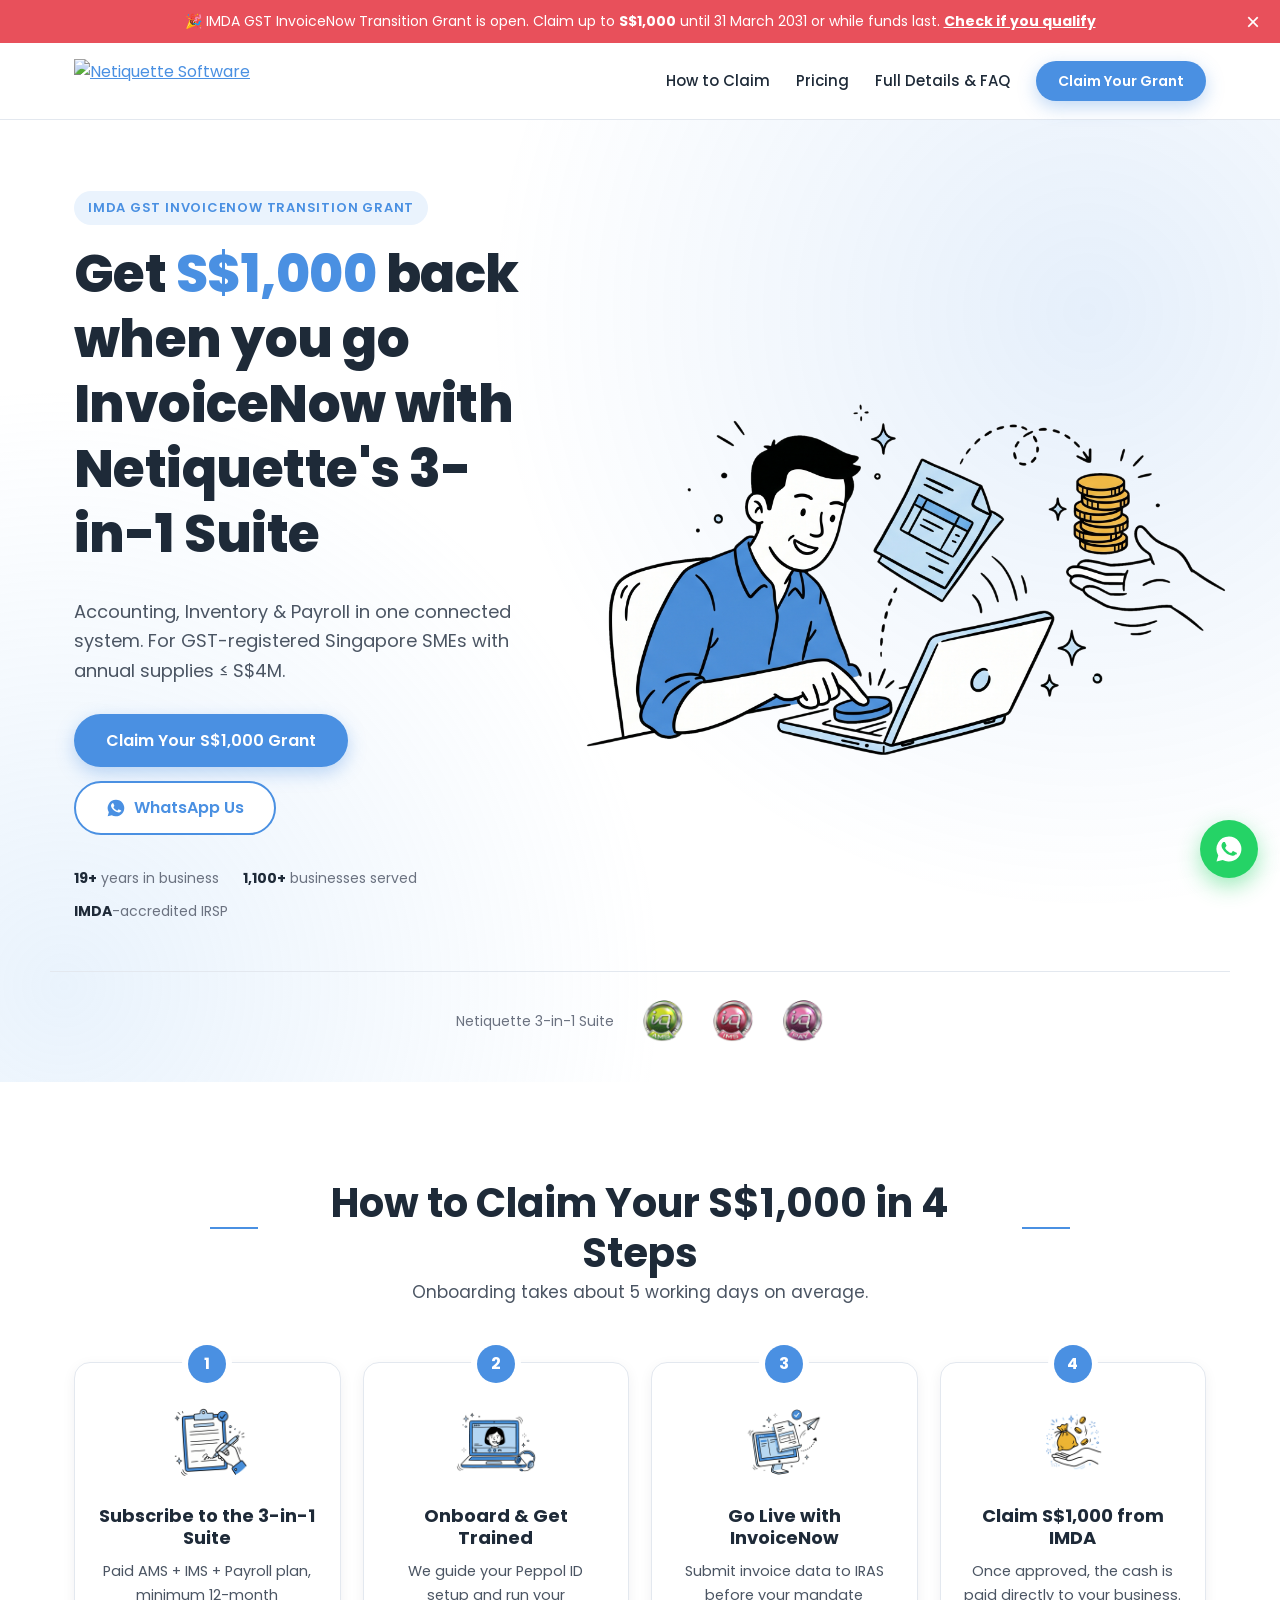
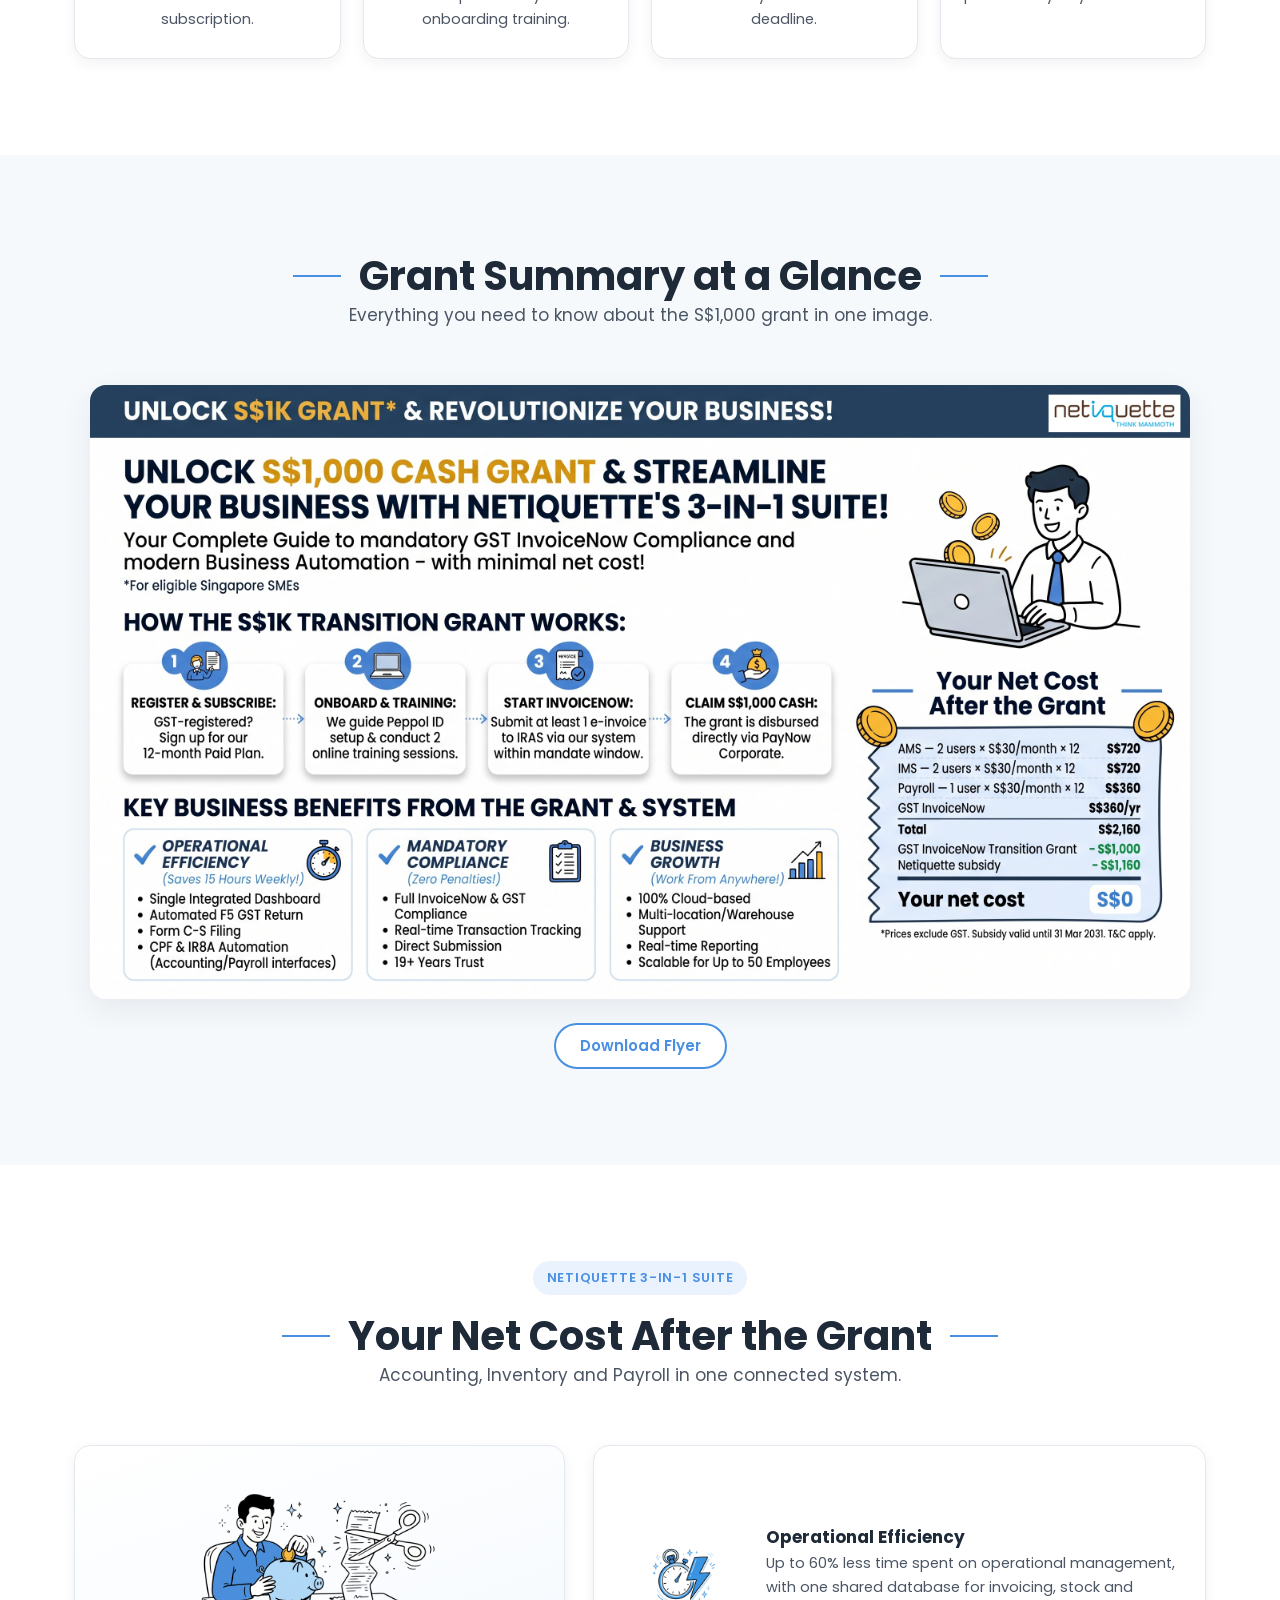
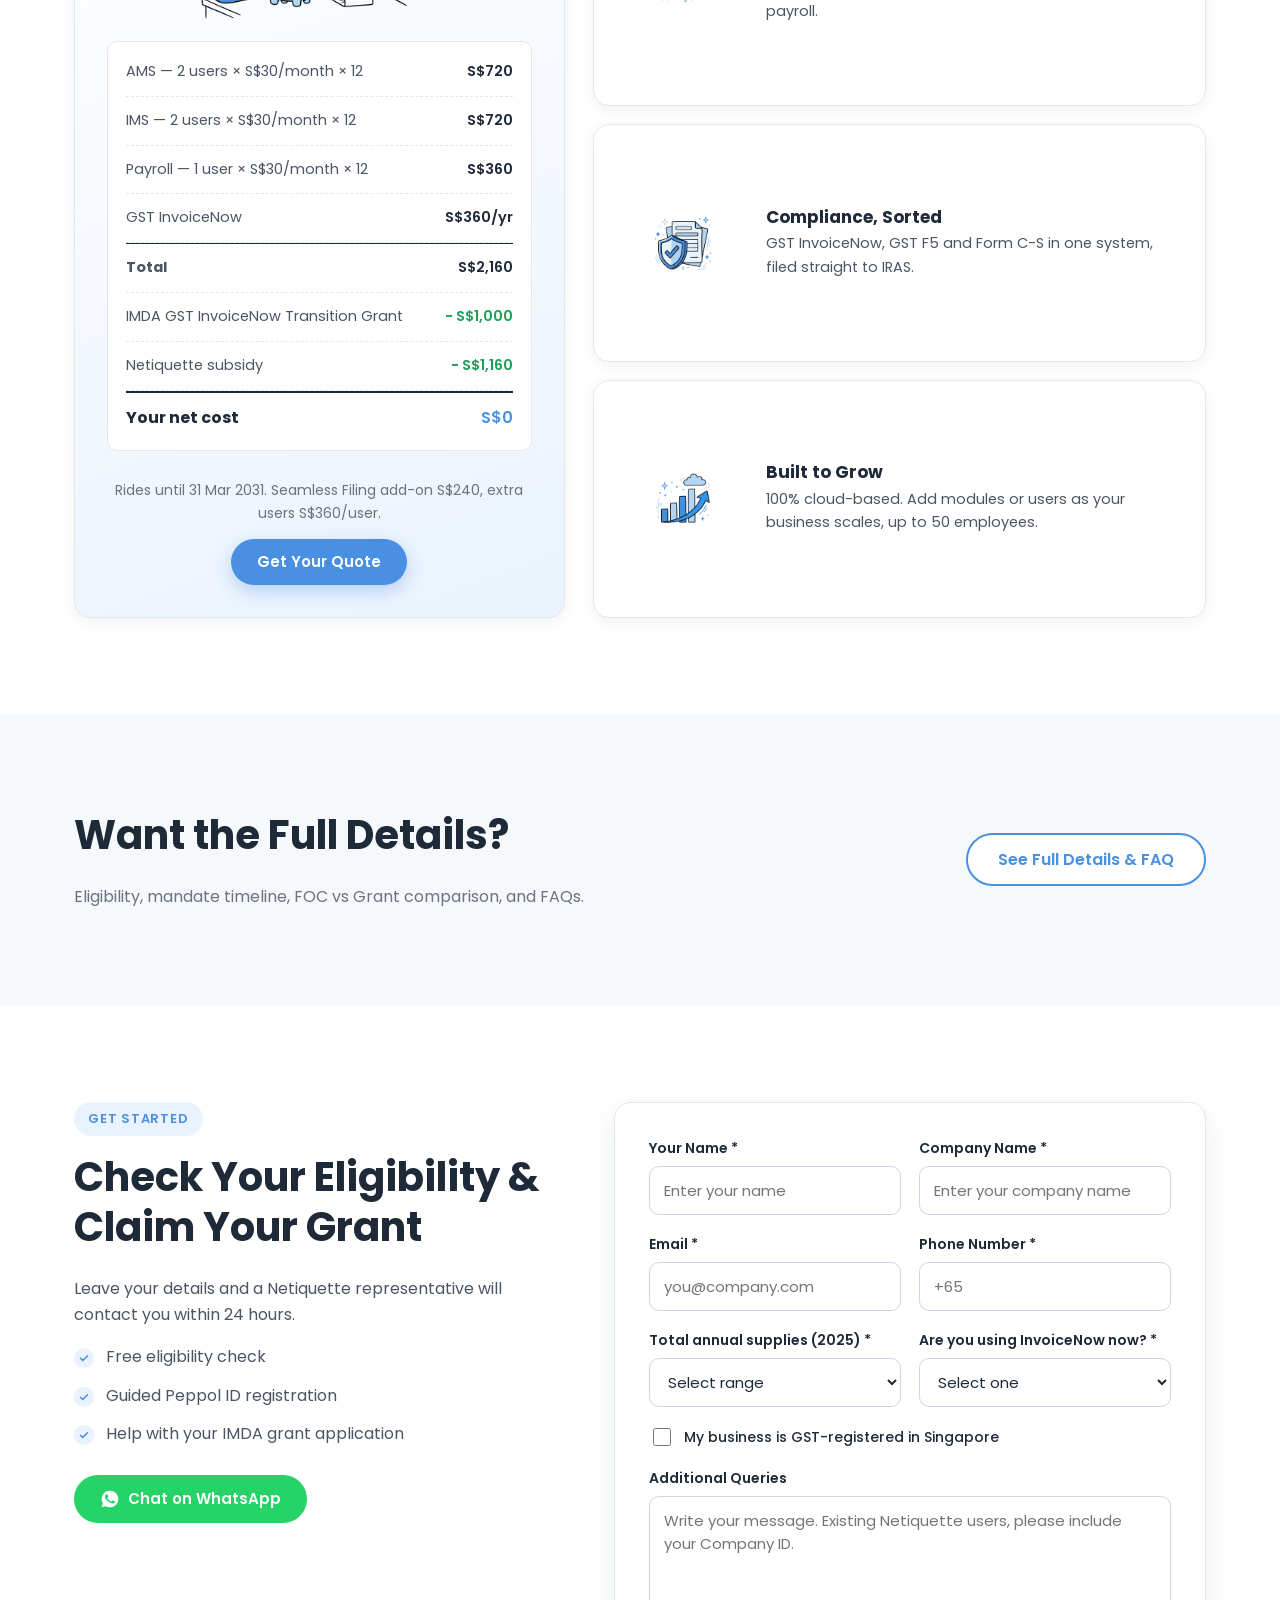
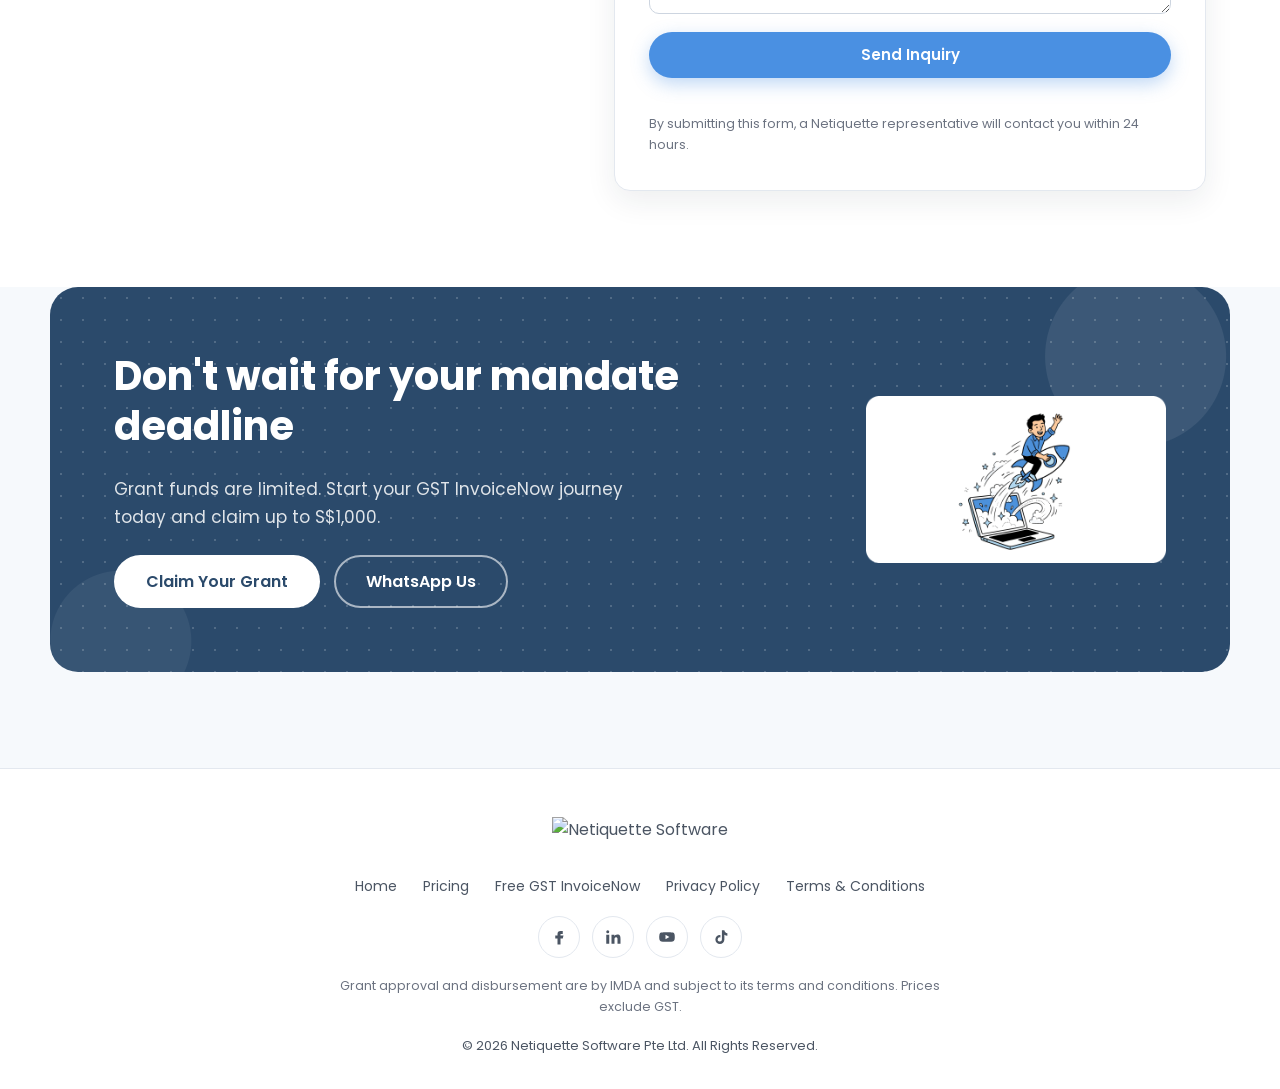
==== commit b0f75b20: "imrpove urutan" ====
--- a/index.html
+++ b/index.html
@@ -22,7 +22,7 @@
 
   <!-- ========== ANNOUNCEMENT BAR ========== -->
   <div class="announce" id="announce">
-    <p>🎉 IMDA GST InvoiceNow Transition Grant is open. Claim up to <strong>S$1,000</strong> until 31 March 2031 or while funds last. <a href="#eligibility">Check if you qualify</a></p>
+    <p>🎉 IMDA GST InvoiceNow Transition Grant is open. Claim up to <strong>S$1,000</strong> until 31 March 2031 or while funds last. <a href="details.html#eligibility">Check if you qualify</a></p>
     <button class="announce__close" aria-label="Close announcement" onclick="document.getElementById('announce').remove()">×</button>
   </div>
 
@@ -34,10 +34,8 @@
       </a>
       <nav class="nav" id="nav">
         <a href="#how">How to Claim</a>
-        <a href="#grant">The Grant</a>
-        <a href="#eligibility">Eligibility</a>
-        <a href="#suite">3-in-1 Suite</a>
-        <a href="#faq">FAQ</a>
+        <a href="#suite">Pricing</a>
+        <a href="details.html">Full Details &amp; FAQ</a>
         <a href="#contact" class="btn btn--primary nav__cta">Claim Your Grant</a>
       </nav>
       <button class="nav-toggle" id="navToggle" aria-label="Open menu" aria-expanded="false">
@@ -54,7 +52,7 @@
         <div class="hero__text">
           <span class="eyebrow">IMDA GST InvoiceNow Transition Grant</span>
           <h1>Get <span class="hl">S$1,000</span> back when you go InvoiceNow with Netiquette's 3-in-1 Suite</h1>
-          <p class="lead">GST InvoiceNow is becoming mandatory for every GST-registered business in Singapore. Get compliant early with Accounting, Inventory &amp; Payroll in one connected system, and let the IMDA grant offset up to S$1,000 of your first-year subscription.</p>
+          <p class="lead">Accounting, Inventory &amp; Payroll in one connected system. For GST-registered Singapore SMEs with annual supplies ≤ S$4M.</p>
           <div class="hero__actions">
             <a href="#contact" class="btn btn--primary btn--lg">Claim Your S$1,000 Grant</a>
             <a href="https://wa.me/6590029781" target="_blank" rel="noopener" class="btn btn--outline btn--lg">
@@ -66,8 +64,6 @@
             <li><strong>19+</strong> years in business</li>
             <li><strong>1,100+</strong> businesses served</li>
             <li><strong>IMDA</strong>-accredited IRSP</li>
-            <li><strong>IRAS ASR+</strong> Tier 3</li>
-            <li><strong>≤ S$4M</strong> annual supplies to qualify</li>
           </ul>
         </div>
         <div class="hero__art">
@@ -87,32 +83,32 @@
       <div class="container">
         <div class="section-head">
           <h2 class="title">How to Claim Your S$1,000 in 4 Steps</h2>
-          <p>We guide you from sign-up to your first e-invoice. Onboarding takes about 5 working days on average.</p>
+          <p>Onboarding takes about 5 working days on average.</p>
         </div>
         <div class="steps">
           <article class="step">
             <span class="step__num">1</span>
             <figure class="art art--icon"><img src="assets/img/step-1-register.png" alt="" onerror="this.parentNode.classList.add('missing');this.remove()"></figure>
             <h3>Subscribe to the 3-in-1 Suite</h3>
-            <p>Sign up for Netiquette's paid AMS + IMS + Payroll plan with a minimum 12-month subscription.</p>
+            <p>Paid AMS + IMS + Payroll plan, minimum 12-month subscription.</p>
           </article>
           <article class="step">
             <span class="step__num">2</span>
             <figure class="art art--icon"><img src="assets/img/step-2-onboard.png" alt="" onerror="this.parentNode.classList.add('missing');this.remove()"></figure>
             <h3>Onboard &amp; Get Trained</h3>
-            <p>We register your Peppol ID with DataPost, our accredited access point partner, and run a 3-hour online training session.</p>
+            <p>We guide your Peppol ID setup and run your onboarding training.</p>
           </article>
           <article class="step">
             <span class="step__num">3</span>
             <figure class="art art--icon"><img src="assets/img/step-3-submit.png" alt="" onerror="this.parentNode.classList.add('missing');this.remove()"></figure>
             <h3>Go Live with InvoiceNow</h3>
-            <p>Activate GST InvoiceNow and submit invoice data to IRAS from our system, before your mandate deadline.</p>
+            <p>Submit invoice data to IRAS before your mandate deadline.</p>
           </article>
           <article class="step">
             <span class="step__num">4</span>
             <figure class="art art--icon"><img src="assets/img/step-4-receive-grant.png" alt="" onerror="this.parentNode.classList.add('missing');this.remove()"></figure>
             <h3>Claim S$1,000 from IMDA</h3>
-            <p>Apply for the grant with IMDA. Once approved, the cash is paid directly to your business.</p>
+            <p>Once approved, the cash is paid directly to your business.</p>
           </article>
         </div>
       </div>
@@ -125,60 +121,24 @@
           <h2 class="title">Grant Summary at a Glance</h2>
           <p>Everything you need to know about the S$1,000 grant in one image.</p>
         </div>
-        <img class="flyer__img" src="assets/img/flayer.jpeg" alt="Netiquette S$1,000 GST InvoiceNow Transition Grant flyer" loading="lazy">
+        <img class="flyer__img" src="assets/img/flyer.jpeg" alt="Netiquette S$1,000 GST InvoiceNow Transition Grant flyer" loading="lazy">
         <div class="flyer__actions">
-          <a href="assets/img/flayer.jpeg" download class="btn btn--outline">Download Flyer</a>
-        </div>
-      </div>
-    </section>
-
-    <!-- ========== 3-IN-1 SUITE ========== -->
+          <a href="assets/img/flyer.jpeg" download class="btn btn--outline">Download Flyer</a>
+        </div>
+      </div>
+    </section>
+
+    <!-- ========== PRICING / NET COST ========== -->
     <section class="section" id="suite">
       <div class="container">
         <div class="section-head">
-          <span class="eyebrow">One connected system</span>
-          <h2 class="title">Netiquette 3-in-1 Suite</h2>
-          <p>Accounting, Inventory and Payroll share the same data, so a sale flows into your stock, books and GST reports automatically.</p>
-        </div>
-        <div class="suite">
-          <article class="module">
-            <div class="module__head"><img class="module__logo" src="assets/img/ams.png" alt="AMS"><span class="module__tag">AMS</span></div>
-            <h3>Accounting Management System</h3>
-            <ul class="checks">
-              <li>OCR data capture and GST-compliant invoicing</li>
-              <li>Automated GST F5 and Income Tax Form C-S filing to IRAS</li>
-              <li>Full bookkeeping and financial reporting</li>
-              <li>Multi-currency support</li>
-            </ul>
-          </article>
-          <article class="module module--featured">
-            <div class="module__head"><img class="module__logo" src="assets/img/ims.png" alt="IMS"><span class="module__tag">IMS</span></div>
-            <span class="module__ribbon">InvoiceNow inside</span>
-            <h3>Inventory Management System</h3>
-            <ul class="checks">
-              <li>InvoiceNow (Peppol) unlimited send &amp; receive, no transaction cap</li>
-              <li>Purchase and sales order management</li>
-              <li>Real-time inventory tracking and control</li>
-              <li>Location, batch, expiry and matrix items</li>
-            </ul>
-          </article>
-          <article class="module">
-            <div class="module__head"><img class="module__logo" src="assets/img/payroll.png" alt="Payroll"><span class="module__tag">Payroll</span></div>
-            <h3>Payroll Management</h3>
-            <ul class="checks">
-              <li>Supports up to 50 employees</li>
-              <li>Salary, claims and leave management</li>
-              <li>Attendance tracking</li>
-              <li>Linked to accounting, no double entry</li>
-            </ul>
-          </article>
-        </div>
-
-        <!-- Net cost + benefits -->
+          <span class="eyebrow">Netiquette 3-in-1 Suite</span>
+          <h2 class="title">Your Net Cost After the Grant</h2>
+          <p>Accounting, Inventory and Payroll in one connected system.</p>
+        </div>
         <div class="value">
           <div class="netcost">
             <figure class="art art--netcost"><img src="assets/img/net-cost-savings.png" alt="" onerror="this.parentNode.classList.add('missing');this.remove()"></figure>
-            <h3>Your Net Cost After the Grant</h3>
             <div class="calc">
               <div class="calc__row"><span>AMS — 2 users × S$30/month × 12</span><span>S$720</span></div>
               <div class="calc__row"><span>IMS — 2 users × S$30/month × 12</span><span>S$720</span></div>
@@ -189,7 +149,7 @@
               <div class="calc__row calc__row--minus"><span>Netiquette subsidy</span><span>− S$1,160</span></div>
               <div class="calc__row calc__row--total"><span>Your net cost</span><span>S$0</span></div>
             </div>
-            <p class="note">Rides until 31 Mar 2031. Seamless Filing add-on S$240, extra users S$360/user. Renewal pricing after March 2031 not yet decided.</p>
+            <p class="note">Rides until 31 Mar 2031. Seamless Filing add-on S$240, extra users S$360/user.</p>
             <a href="#contact" class="btn btn--primary">Get Your Quote</a>
           </div>
           <div class="benefits">
@@ -197,76 +157,24 @@
               <figure class="art art--mini"><img src="assets/img/benefit-efficiency.png" alt="" onerror="this.parentNode.classList.add('missing');this.remove()"></figure>
               <div>
                 <h4>Operational Efficiency</h4>
-                <p>Customers report up to 60% reduction in operational management time with Netiquette. Invoicing, stock and payroll run on one shared database, so your team stops re-keying the same data across spreadsheets and separate tools.</p>
+                <p>Up to 60% less time spent on operational management, with one shared database for invoicing, stock and payroll.</p>
               </div>
             </article>
             <article class="benefit">
               <figure class="art art--mini"><img src="assets/img/benefit-compliance.png" alt="" onerror="this.parentNode.classList.add('missing');this.remove()"></figure>
               <div>
                 <h4>Compliance, Sorted</h4>
-                <p>GST InvoiceNow, GST F5 and Form C-S in one system listed on IRAS' Accounting Software Register+. Filings go straight to IRAS from your live records, so there's no separate export, reformat or manual upload step to manage.</p>
+                <p>GST InvoiceNow, GST F5 and Form C-S in one system, filed straight to IRAS.</p>
               </div>
             </article>
             <article class="benefit">
               <figure class="art art--mini"><img src="assets/img/benefit-growth.png" alt="" onerror="this.parentNode.classList.add('missing');this.remove()"></figure>
               <div>
                 <h4>Built to Grow</h4>
-                <p>100% cloud-based. Add modules like CRM and POS, or more users, as your business scales, without migrating to a new system or re-entering your existing accounting, inventory and payroll data.</p>
+                <p>100% cloud-based. Add modules or users as your business scales, up to 50 employees.</p>
               </div>
             </article>
           </div>
-        </div>
-      </div>
-    </section>
-
-    <!-- ========== GRANT AT A GLANCE ========== -->
-    <section class="section section--alt" id="grant">
-      <div class="container">
-        <div class="section-head">
-          <h2 class="title">The S$1,000 Grant at a Glance</h2>
-          <p>A cash grant from IMDA and IRAS to help smaller GST-registered businesses cover the cost of moving to GST InvoiceNow.</p>
-        </div>
-        <div class="stats">
-          <div class="stat">
-            <span class="stat__value">S$1,000</span>
-            <span class="stat__label">Cash grant paid by IMDA to eligible businesses</span>
-          </div>
-          <div class="stat">
-            <span class="stat__value">≤ S$4M</span>
-            <span class="stat__label">Total annual supplies in calendar year 2025</span>
-          </div>
-          <div class="stat">
-            <span class="stat__value">1 Jul 2026</span>
-            <span class="stat__label">Applications open, until 31 Mar 2031 or while funds last</span>
-          </div>
-          <div class="stat">
-            <span class="stat__value">12 months</span>
-            <span class="stat__label">Minimum paid subscription to an IMDA-accredited IRSP</span>
-          </div>
-        </div>
-      </div>
-    </section>
-
-    <!-- ========== ELIGIBILITY ========== -->
-    <section class="section" id="eligibility">
-      <div class="container split split--reverse">
-        <div class="split__text">
-          <span class="eyebrow">Eligibility</span>
-          <h2 class="title title--left">Does Your Business Qualify?</h2>
-          <p>You can claim the S$1,000 GST InvoiceNow Transition Grant if you meet <strong>all</strong> of these:</p>
-          <ul class="checks checks--numbered">
-            <li>Your business is GST-registered in Singapore.</li>
-            <li>Your total annual supplies in calendar year 2025 are S$4 million or less.</li>
-            <li>You have not used any InvoiceNow-Ready Solution (IRSP) or InvoiceNow connection in the 3 months before onboarding.</li>
-            <li>You subscribe to an IMDA-accredited IRSP solution, such as Netiquette, with payment for at least 12 months, after 26 February 2026.</li>
-            <li>You submit invoice data to IRAS after activating GST InvoiceNow, before your mandate deadline.</li>
-          </ul>
-          <div class="callout">
-            <strong>Above S$4 million in annual supplies?</strong> You may qualify for the S$5,000 Transition Grant or the S$25,000 Queen Bee Grant instead. <a href="#contact">Ask our team</a>.
-          </div>
-        </div>
-        <div class="split__art">
-          <figure class="art art--square"><img src="assets/img/eligibility-check.png" alt="Checklist of grant eligibility criteria" onerror="this.parentNode.classList.add('missing');this.remove()"></figure>
         </div>
       </div>
     </section>
@@ -276,74 +184,9 @@
       <div class="container learn-more">
         <div>
           <h2 class="title title--left">Want the Full Details?</h2>
-          <p>What GST InvoiceNow is, the full mandate rollout timeline, FOC package vs the S$1,000 Grant comparison, and more FAQs.</p>
+          <p>Eligibility, mandate timeline, FOC vs Grant comparison, and FAQs.</p>
         </div>
         <a href="details.html" class="btn btn--outline btn--lg">See Full Details &amp; FAQ</a>
-      </div>
-    </section>
-
-    <!-- ========== WHY NETIQUETTE ========== -->
-    <section class="section" id="why">
-      <div class="container">
-        <div class="split">
-          <div class="split__text">
-            <span class="eyebrow">Why Netiquette</span>
-            <h2 class="title title--left">A Trusted, Accredited Local Partner</h2>
-            <div class="trust-grid">
-              <div class="trust"><span class="trust__value">19+</span><span>Years in business</span></div>
-              <div class="trust"><span class="trust__value">1,100+</span><span>Businesses served</span></div>
-              <div class="trust"><span class="trust__value">IMDA</span><span>Accredited InvoiceNow-Ready Solution Provider</span></div>
-              <div class="trust"><span class="trust__value">ASR+</span><span>Tier 3, one of 7 software on IRAS' Accounting Software Register+</span></div>
-            </div>
-            <p class="support-line">Local support by phone &amp; email, Monday to Friday, 9am to 6pm.</p>
-          </div>
-          <div class="split__art">
-            <figure class="art art--wide"><img src="assets/img/why-netiquette-team.png" alt="Netiquette local support team" onerror="this.parentNode.classList.add('missing');this.remove()"></figure>
-          </div>
-        </div>
-
-        <div class="testimonials">
-          <blockquote class="testi">
-            <div class="testi__stars">★★★★★</div>
-            <p>Software is easy to use, cloud based and reasonably priced. The inventory database lets us bill customers with car plate numbers.</p>
-            <cite>Bosz Auto</cite>
-          </blockquote>
-          <blockquote class="testi">
-            <div class="testi__stars">★★★★★</div>
-            <p>The multi-currency feature lets us efficiently track transactions with both local and international clients and suppliers.</p>
-            <cite>Building Blocks Pte Ltd</cite>
-          </blockquote>
-          <blockquote class="testi">
-            <div class="testi__stars">★★★★★</div>
-            <p>Netiquette's CRM has been great for managing customer relationships. User-friendly and keeps our team on the same page.</p>
-            <cite>Khalid Saeed</cite>
-          </blockquote>
-        </div>
-      </div>
-    </section>
-
-    <!-- ========== FAQ ========== -->
-    <section class="section section--alt" id="faq">
-      <div class="container faq-wrap">
-        <div class="faq-wrap__head">
-          <h2 class="title title--left">Frequently Asked Questions</h2>
-          <figure class="art art--faq"><img src="assets/img/faq-questions.png" alt="" onerror="this.parentNode.classList.add('missing');this.remove()"></figure>
-        </div>
-        <div class="faq">
-          <details>
-            <summary>Who gives out the S$1,000 grant?</summary>
-            <p>The GST InvoiceNow Transition Grant is provided by IMDA together with IRAS. Netiquette, as an IMDA-accredited InvoiceNow-Ready Solution Provider, supports you through the requirements, but the grant is approved and paid by IMDA.</p>
-          </details>
-          <details>
-            <summary>How do I know my total annual supplies?</summary>
-            <p>Add up Box 4 of your GST returns (standard-rated, zero-rated and exempt supplies) for all prescribed accounting periods ending in calendar year 2025. If the total is S$4 million or less, you fall under the S$1,000 grant.</p>
-          </details>
-          <details>
-            <summary>Can I take the FOC package and the S$1,000 grant at the same time?</summary>
-            <p>No. They are separate schemes and you can only take one for the same subscription. Since the FOC package is already free, there is no cost for the grant to offset.</p>
-          </details>
-        </div>
-        <p class="note note--center"><a href="details.html#faq">See all FAQs &rarr;</a></p>
       </div>
     </section>
 
@@ -353,7 +196,7 @@
         <div class="contact__info">
           <span class="eyebrow">Get started</span>
           <h2 class="title title--left">Check Your Eligibility &amp; Claim Your Grant</h2>
-          <p>Leave your details and a Netiquette representative will contact you within 24 hours to confirm your eligibility and walk you through the 3-in-1 Suite.</p>
+          <p>Leave your details and a Netiquette representative will contact you within 24 hours.</p>
           <ul class="checks">
             <li>Free eligibility check</li>
             <li>Guided Peppol ID registration</li>
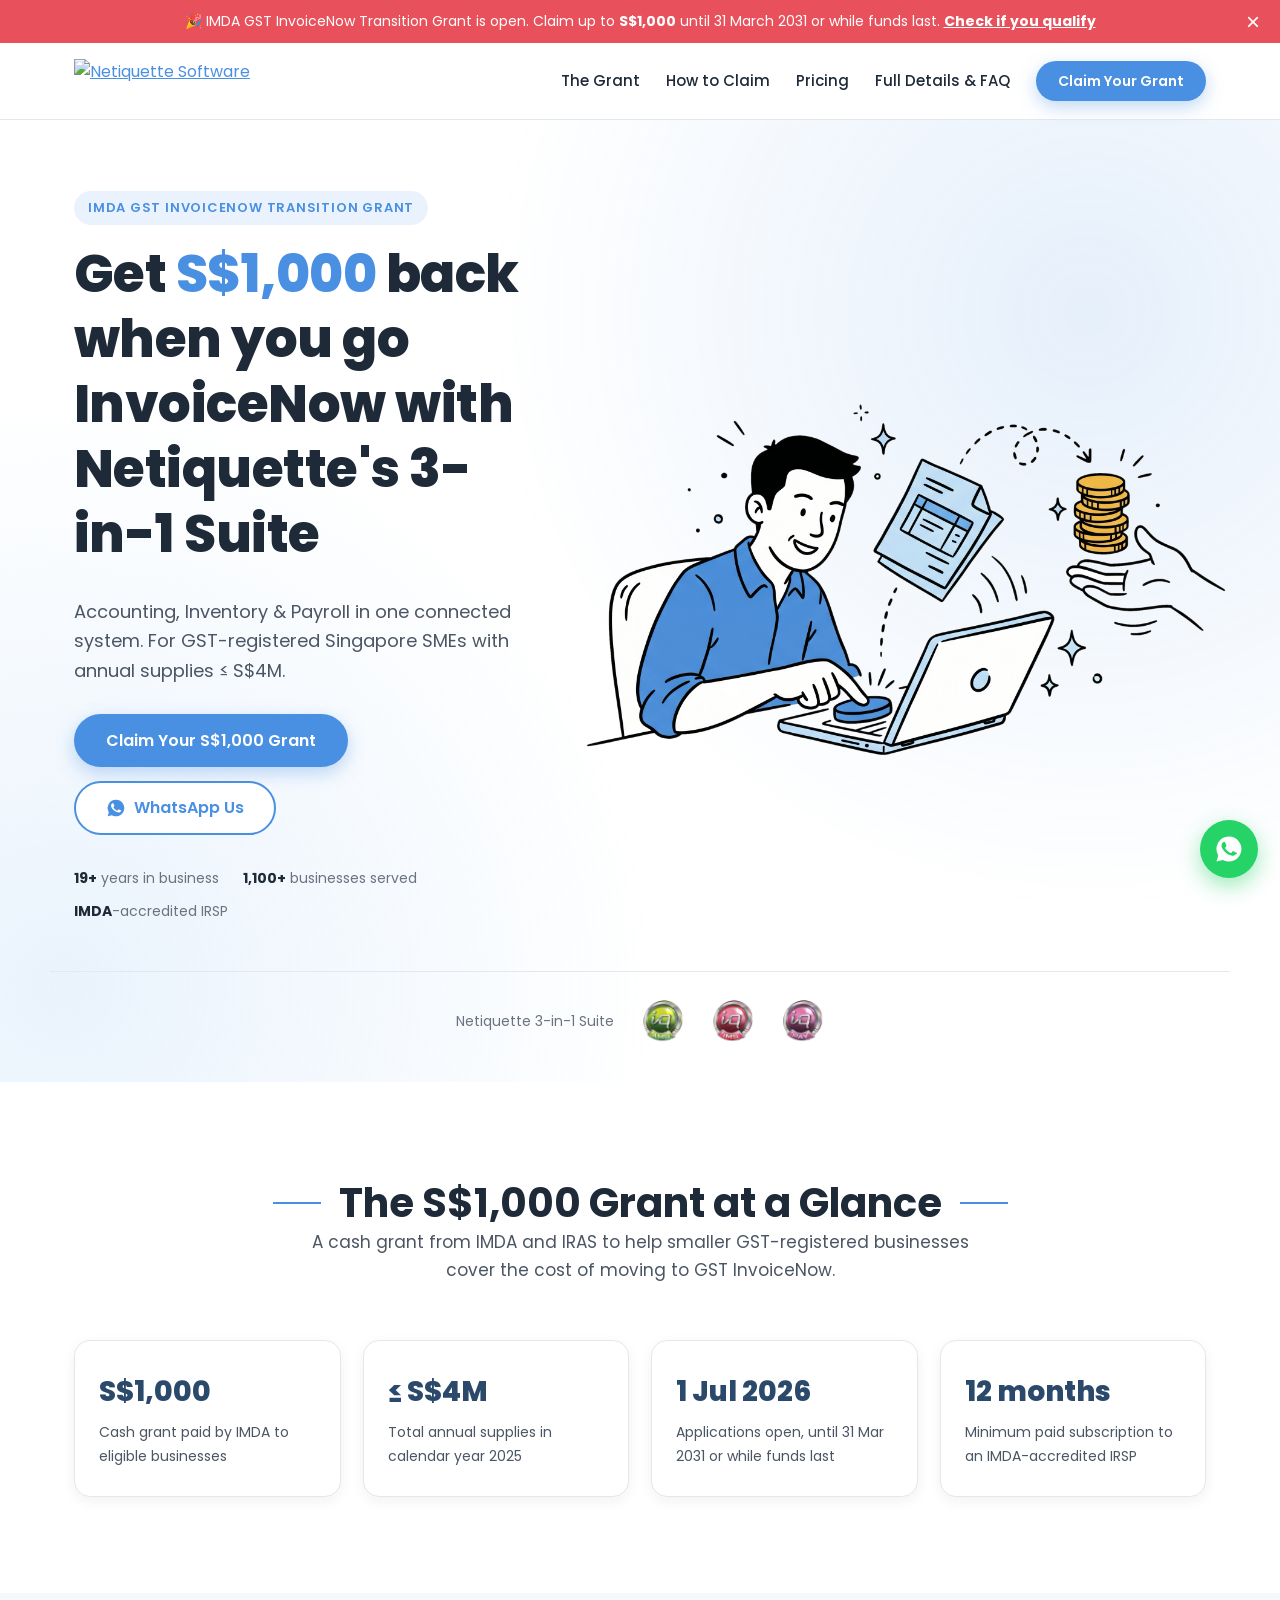
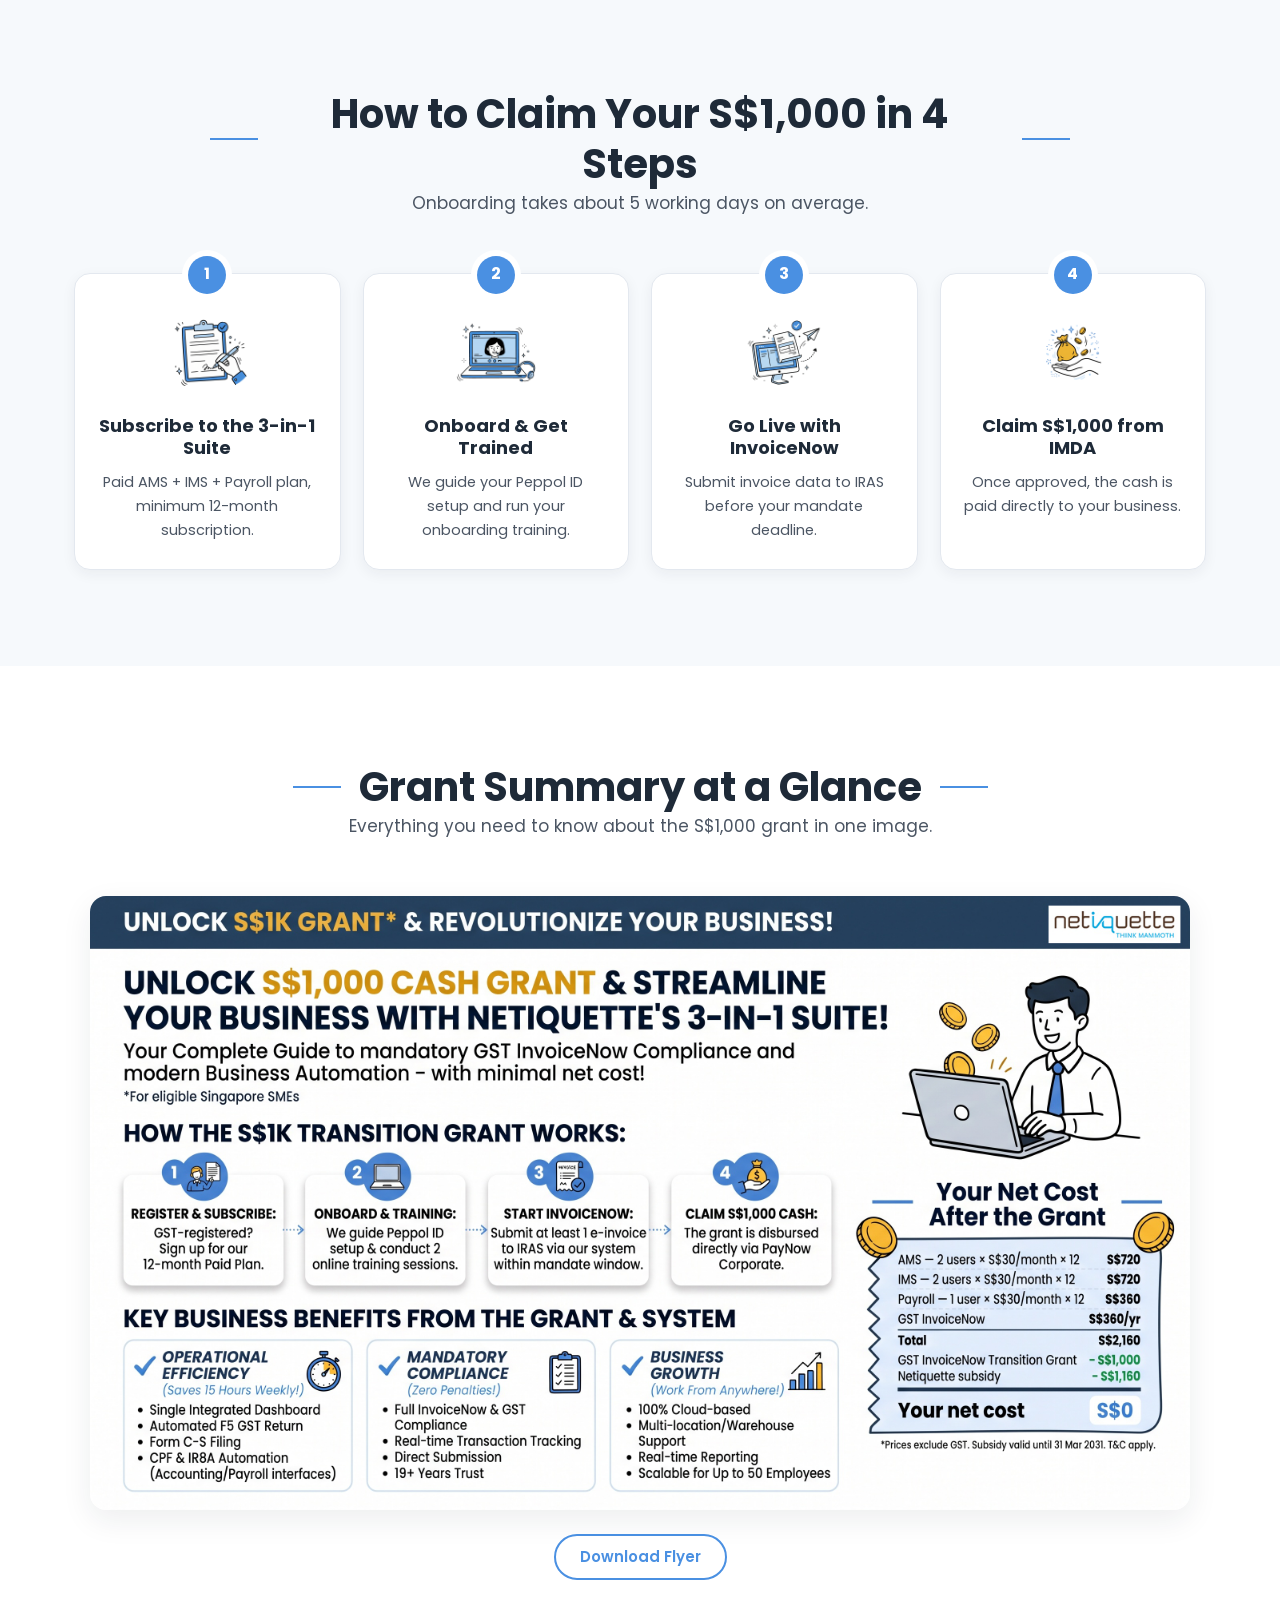
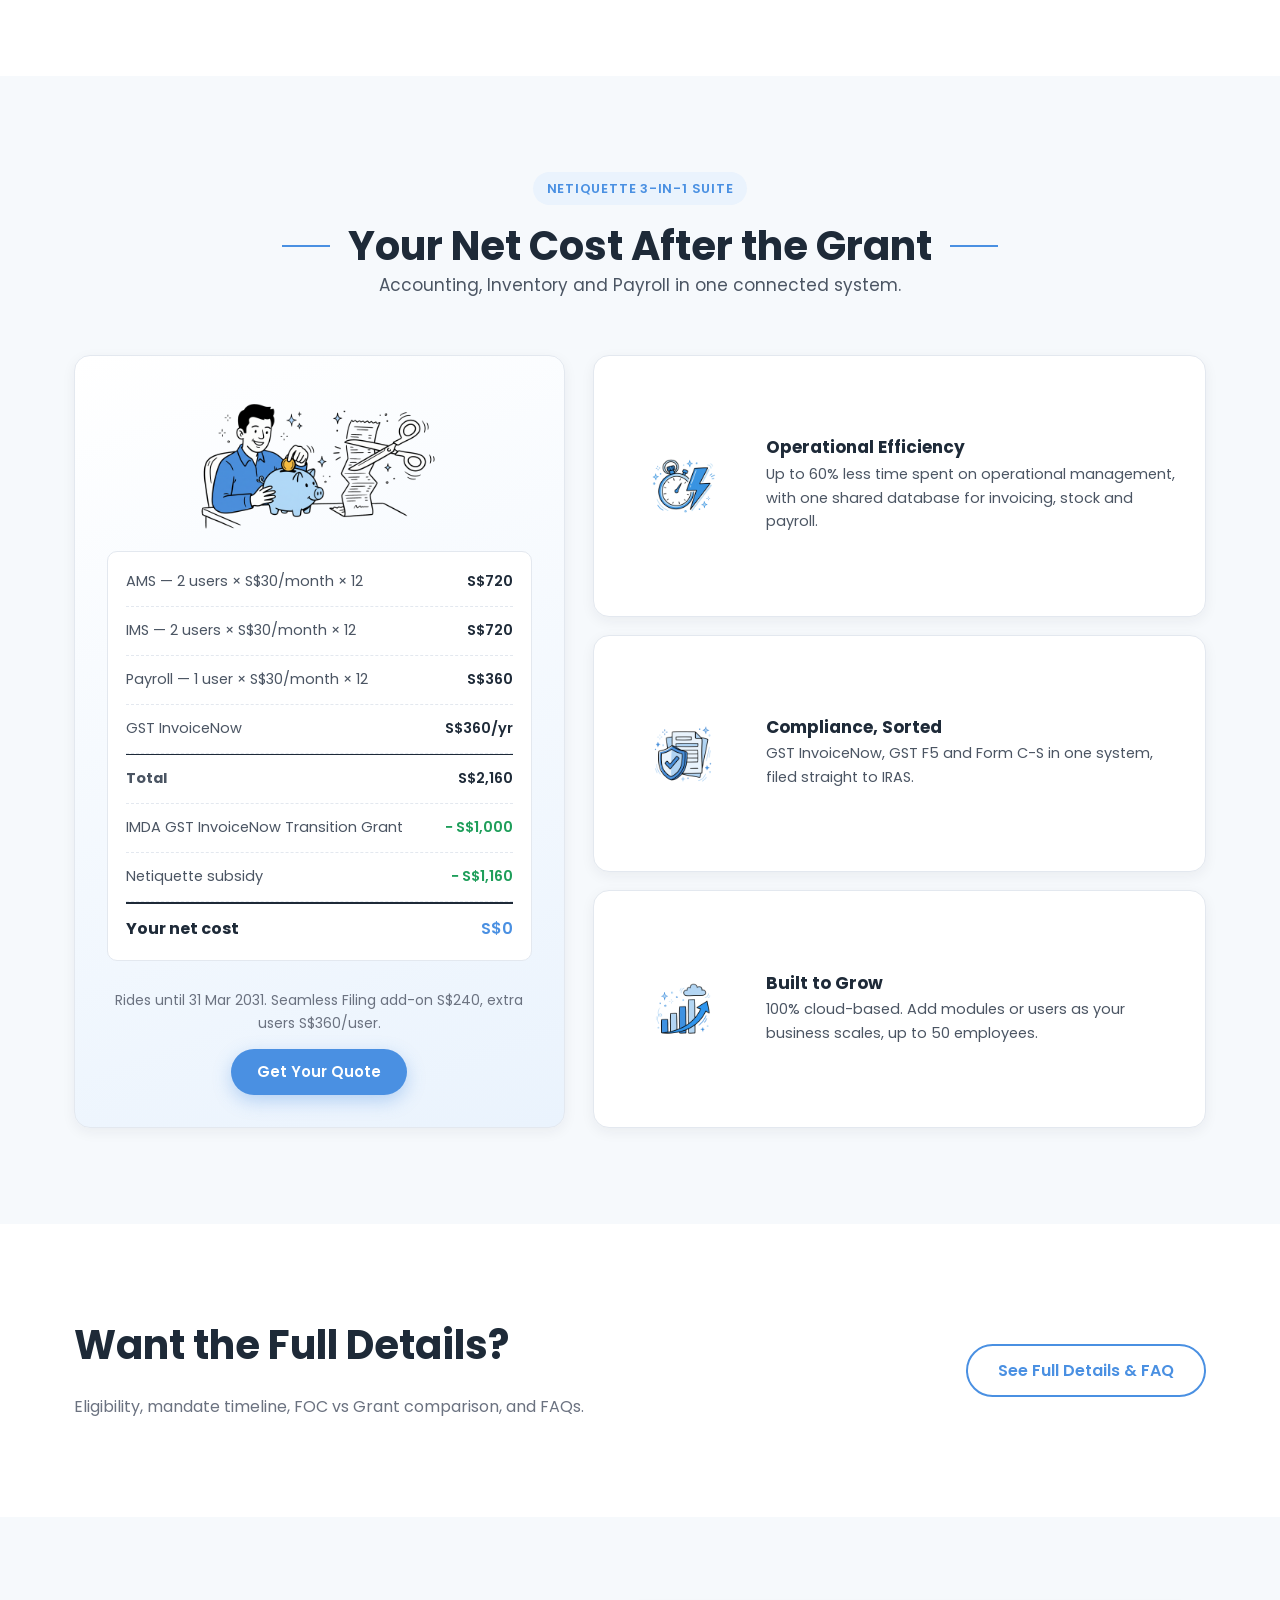
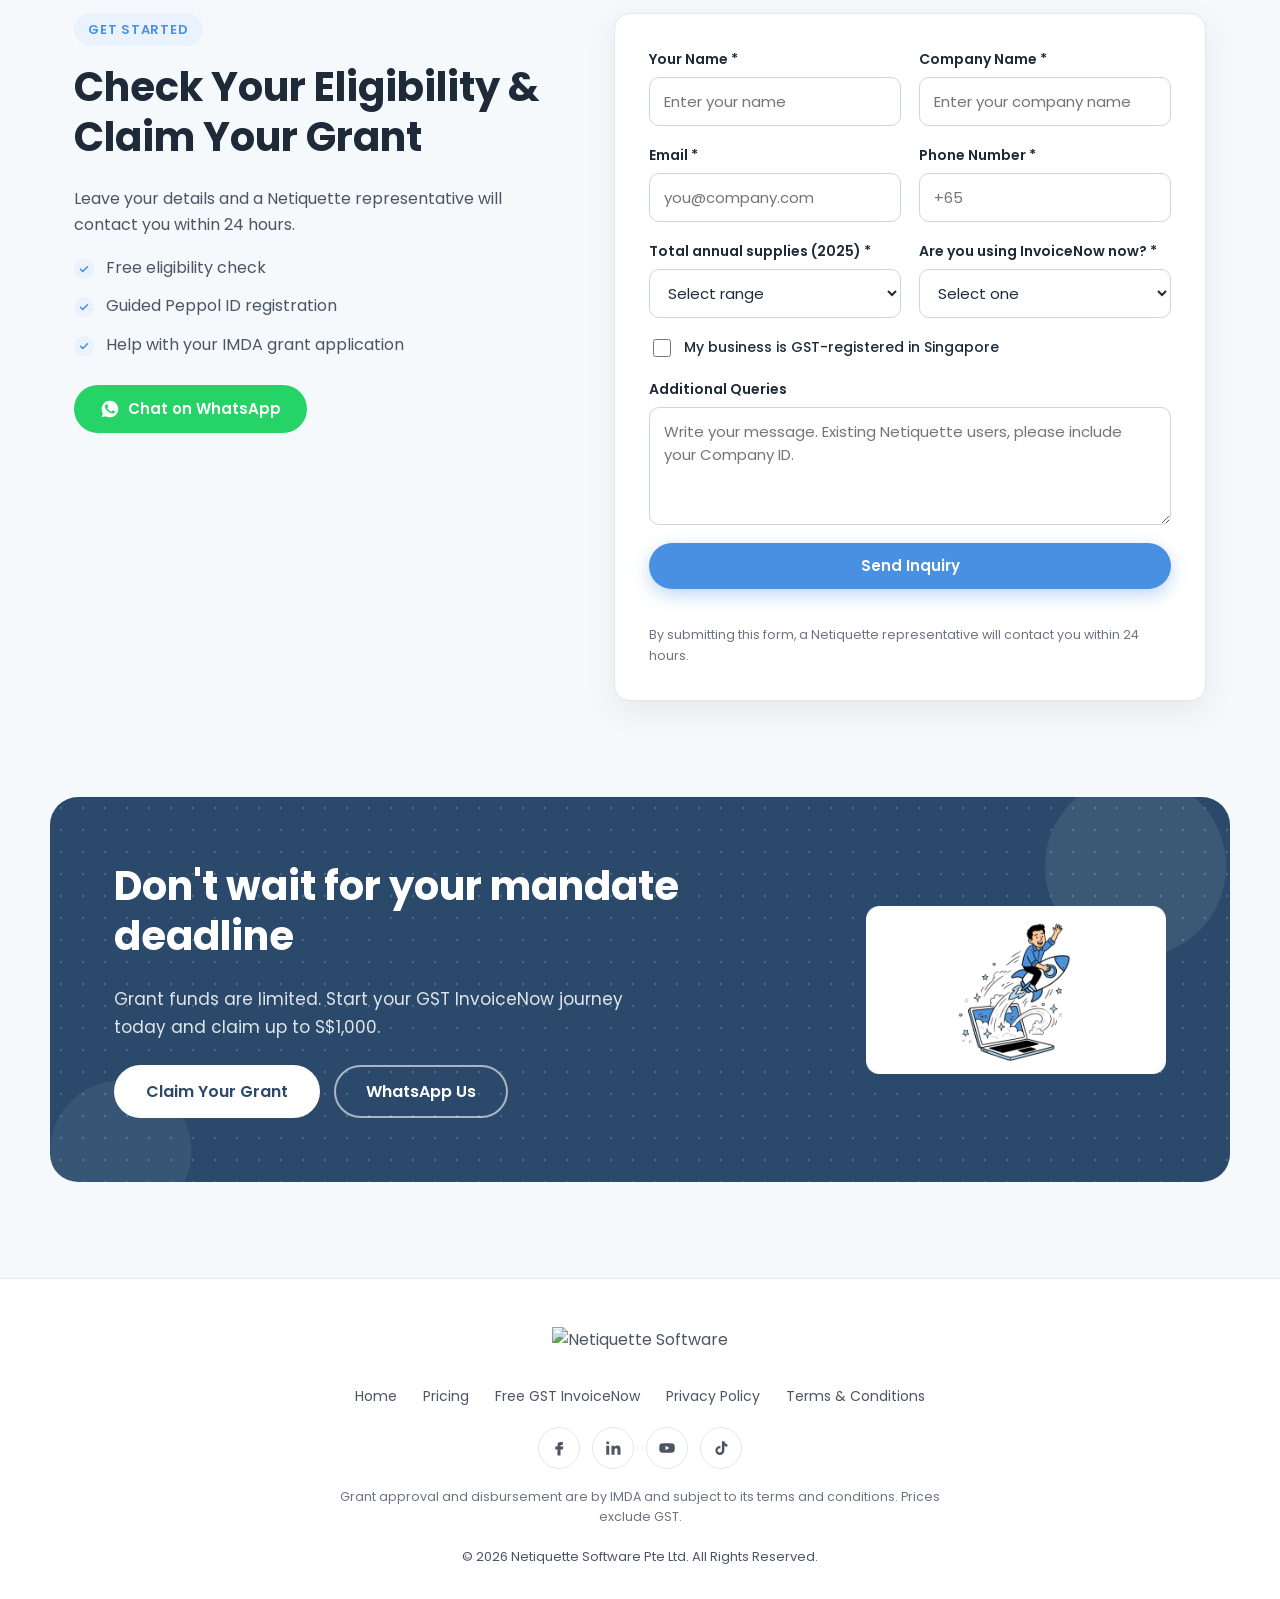
==== commit 6536e353: "revert" ====
--- a/index.html
+++ b/index.html
@@ -33,6 +33,7 @@
         <img src="https://netiquette.com.sg/assets/img/netiquette-logo.png" alt="Netiquette Software">
       </a>
       <nav class="nav" id="nav">
+        <a href="#grant">The Grant</a>
         <a href="#how">How to Claim</a>
         <a href="#suite">Pricing</a>
         <a href="details.html">Full Details &amp; FAQ</a>
@@ -78,8 +79,36 @@
       </div>
     </section>
 
+    <!-- ========== GRANT AT A GLANCE ========== -->
+    <section class="section" id="grant">
+      <div class="container">
+        <div class="section-head">
+          <h2 class="title">The S$1,000 Grant at a Glance</h2>
+          <p>A cash grant from IMDA and IRAS to help smaller GST-registered businesses cover the cost of moving to GST InvoiceNow.</p>
+        </div>
+        <div class="stats">
+          <div class="stat">
+            <span class="stat__value">S$1,000</span>
+            <span class="stat__label">Cash grant paid by IMDA to eligible businesses</span>
+          </div>
+          <div class="stat">
+            <span class="stat__value">≤ S$4M</span>
+            <span class="stat__label">Total annual supplies in calendar year 2025</span>
+          </div>
+          <div class="stat">
+            <span class="stat__value">1 Jul 2026</span>
+            <span class="stat__label">Applications open, until 31 Mar 2031 or while funds last</span>
+          </div>
+          <div class="stat">
+            <span class="stat__value">12 months</span>
+            <span class="stat__label">Minimum paid subscription to an IMDA-accredited IRSP</span>
+          </div>
+        </div>
+      </div>
+    </section>
+
     <!-- ========== HOW TO CLAIM ========== -->
-    <section class="section" id="how">
+    <section class="section section--alt" id="how">
       <div class="container">
         <div class="section-head">
           <h2 class="title">How to Claim Your S$1,000 in 4 Steps</h2>
@@ -115,7 +144,7 @@
     </section>
 
     <!-- ========== FLYER ========== -->
-    <section class="section section--alt" id="flyer">
+    <section class="section" id="flyer">
       <div class="container">
         <div class="section-head">
           <h2 class="title">Grant Summary at a Glance</h2>
@@ -129,7 +158,7 @@
     </section>
 
     <!-- ========== PRICING / NET COST ========== -->
-    <section class="section" id="suite">
+    <section class="section section--alt" id="suite">
       <div class="container">
         <div class="section-head">
           <span class="eyebrow">Netiquette 3-in-1 Suite</span>
@@ -180,7 +209,7 @@
     </section>
 
     <!-- ========== LEARN MORE BANNER ========== -->
-    <section class="section section--alt">
+    <section class="section">
       <div class="container learn-more">
         <div>
           <h2 class="title title--left">Want the Full Details?</h2>
@@ -191,7 +220,7 @@
     </section>
 
     <!-- ========== CONTACT FORM (UI only, backend later) ========== -->
-    <section class="section" id="contact">
+    <section class="section section--alt" id="contact">
       <div class="container contact">
         <div class="contact__info">
           <span class="eyebrow">Get started</span>
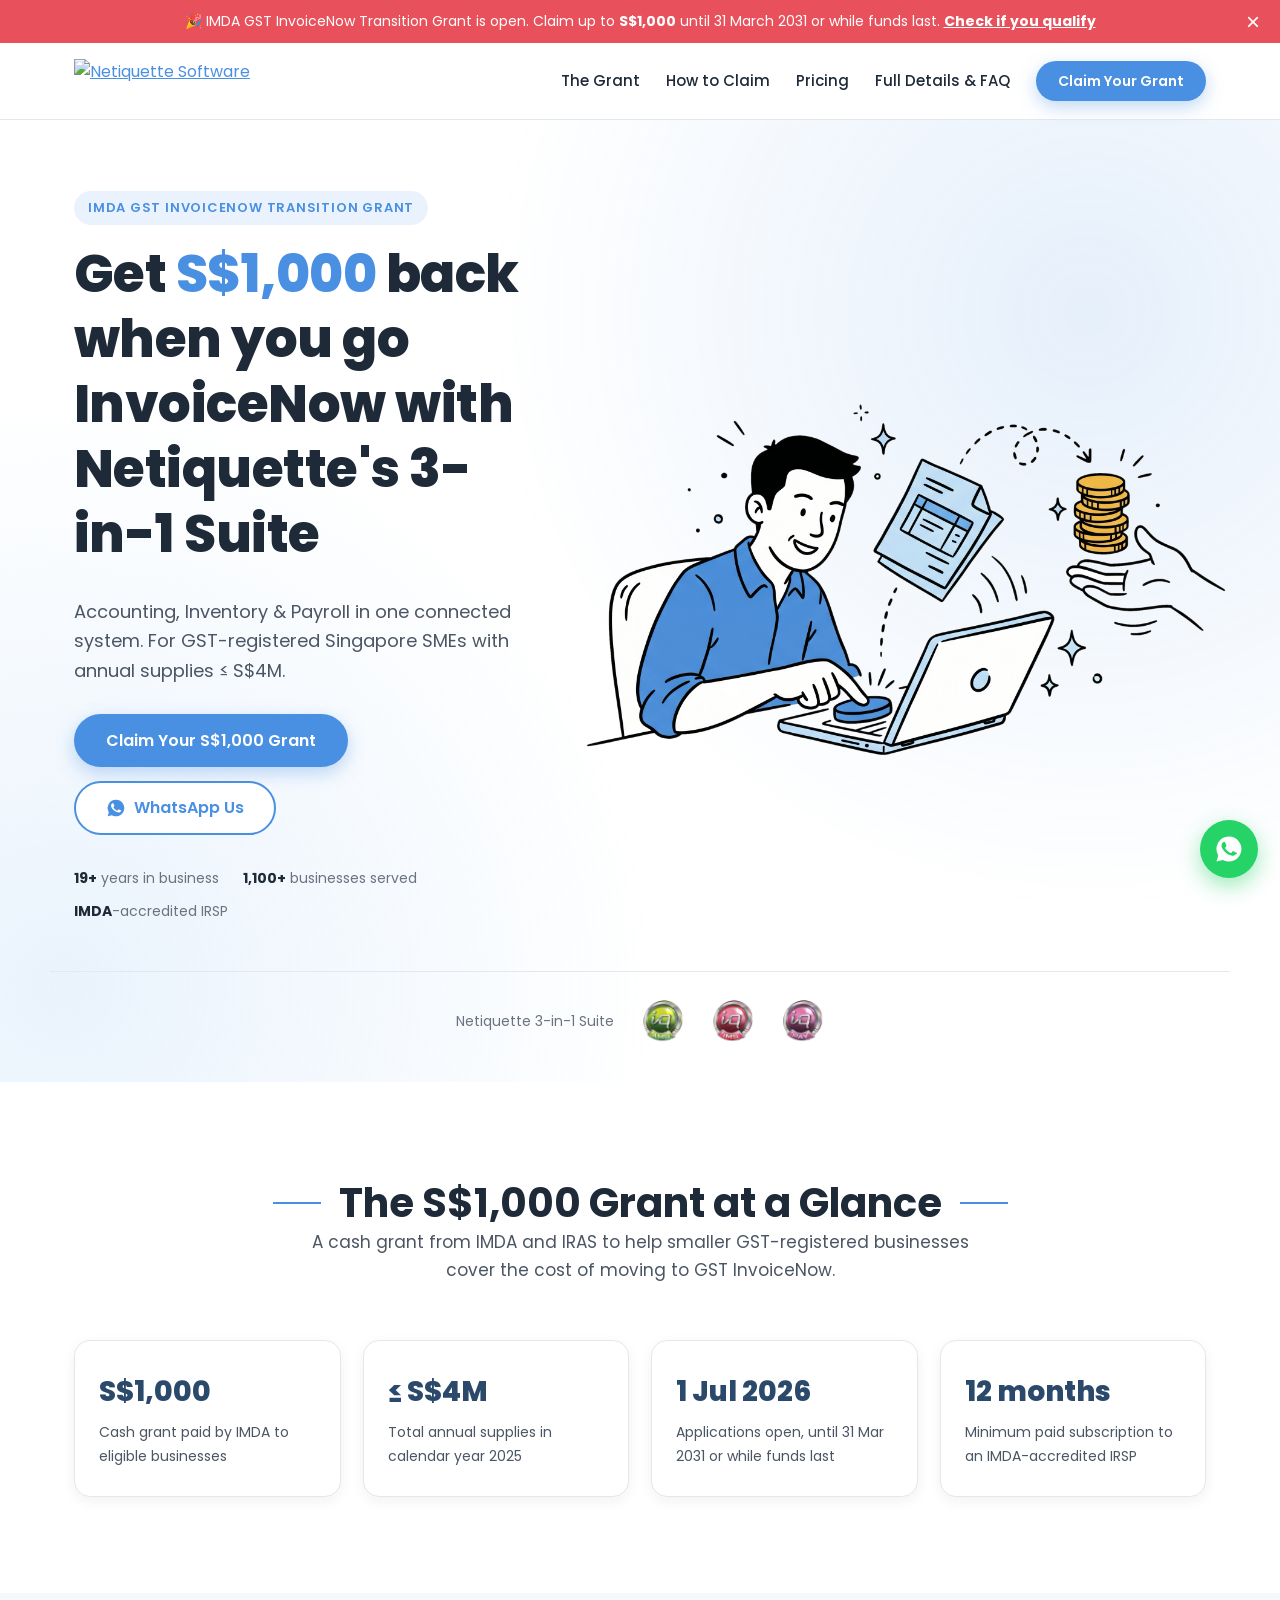
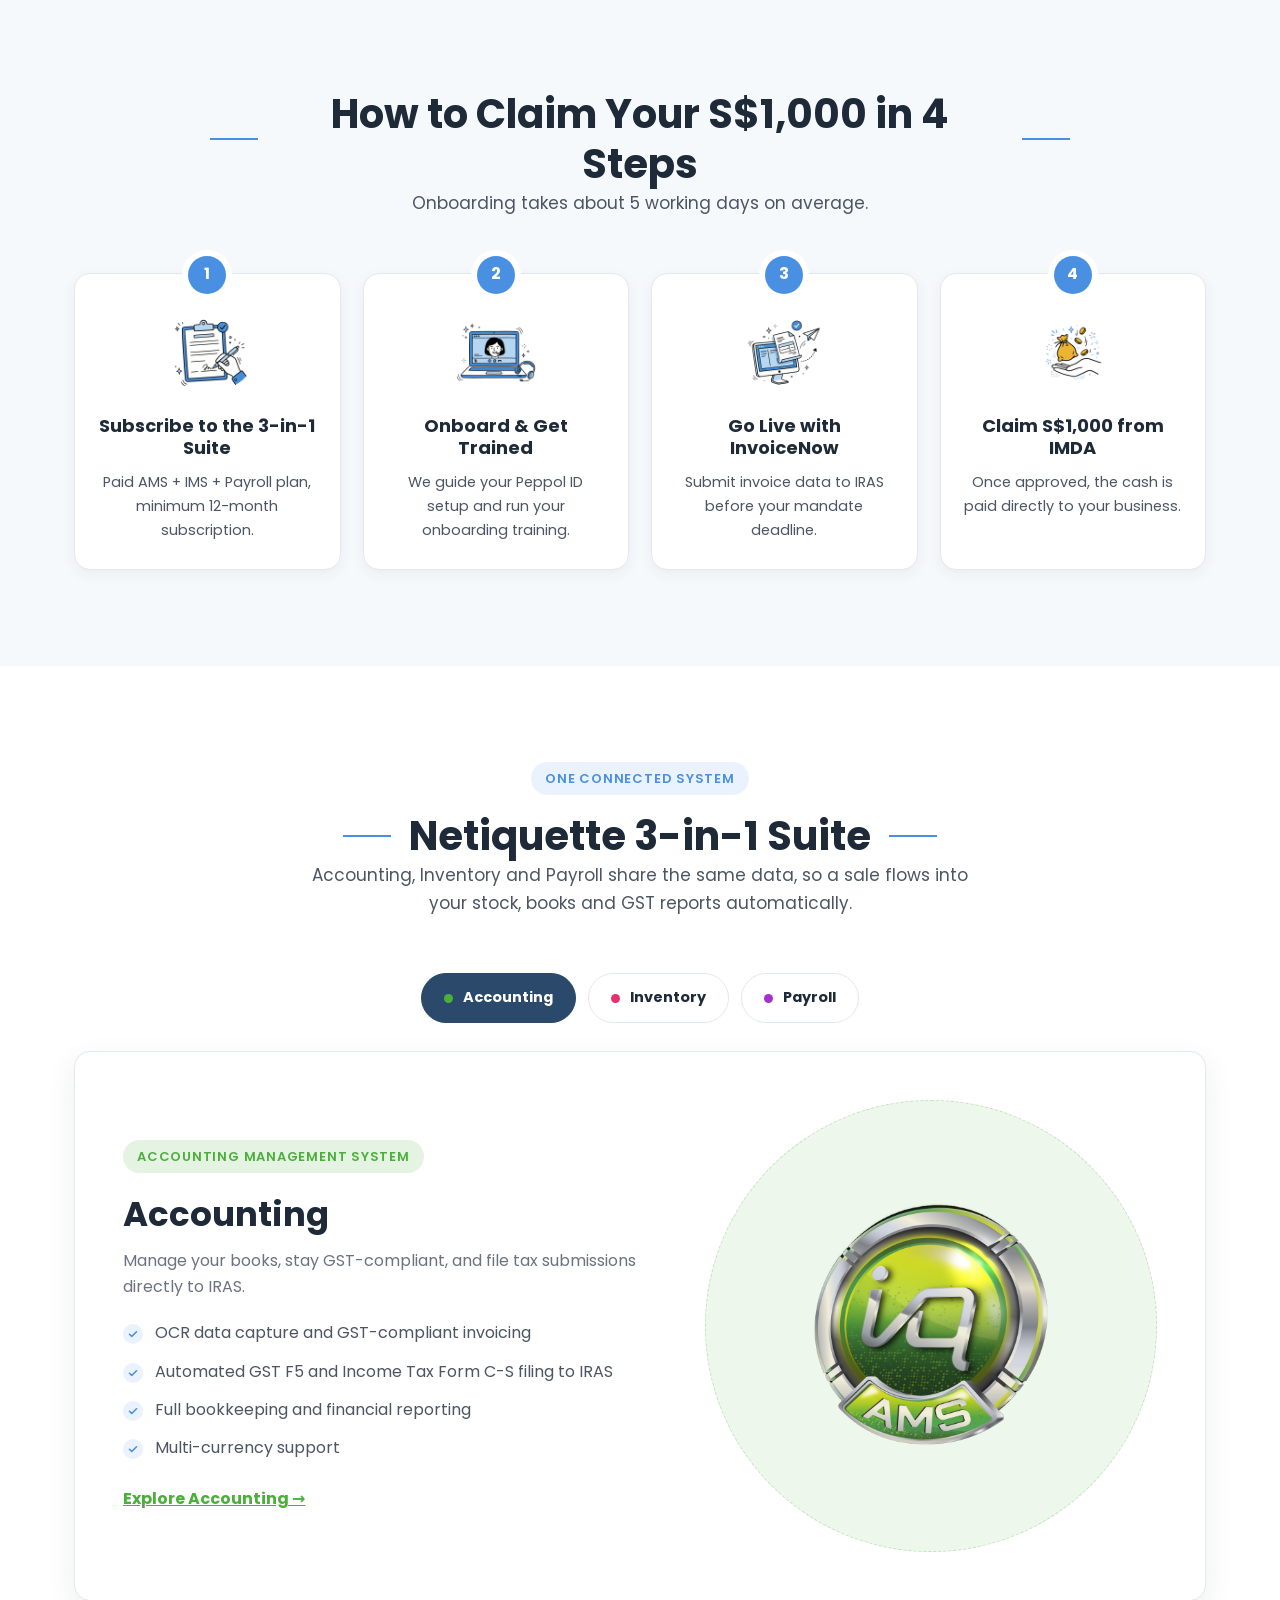
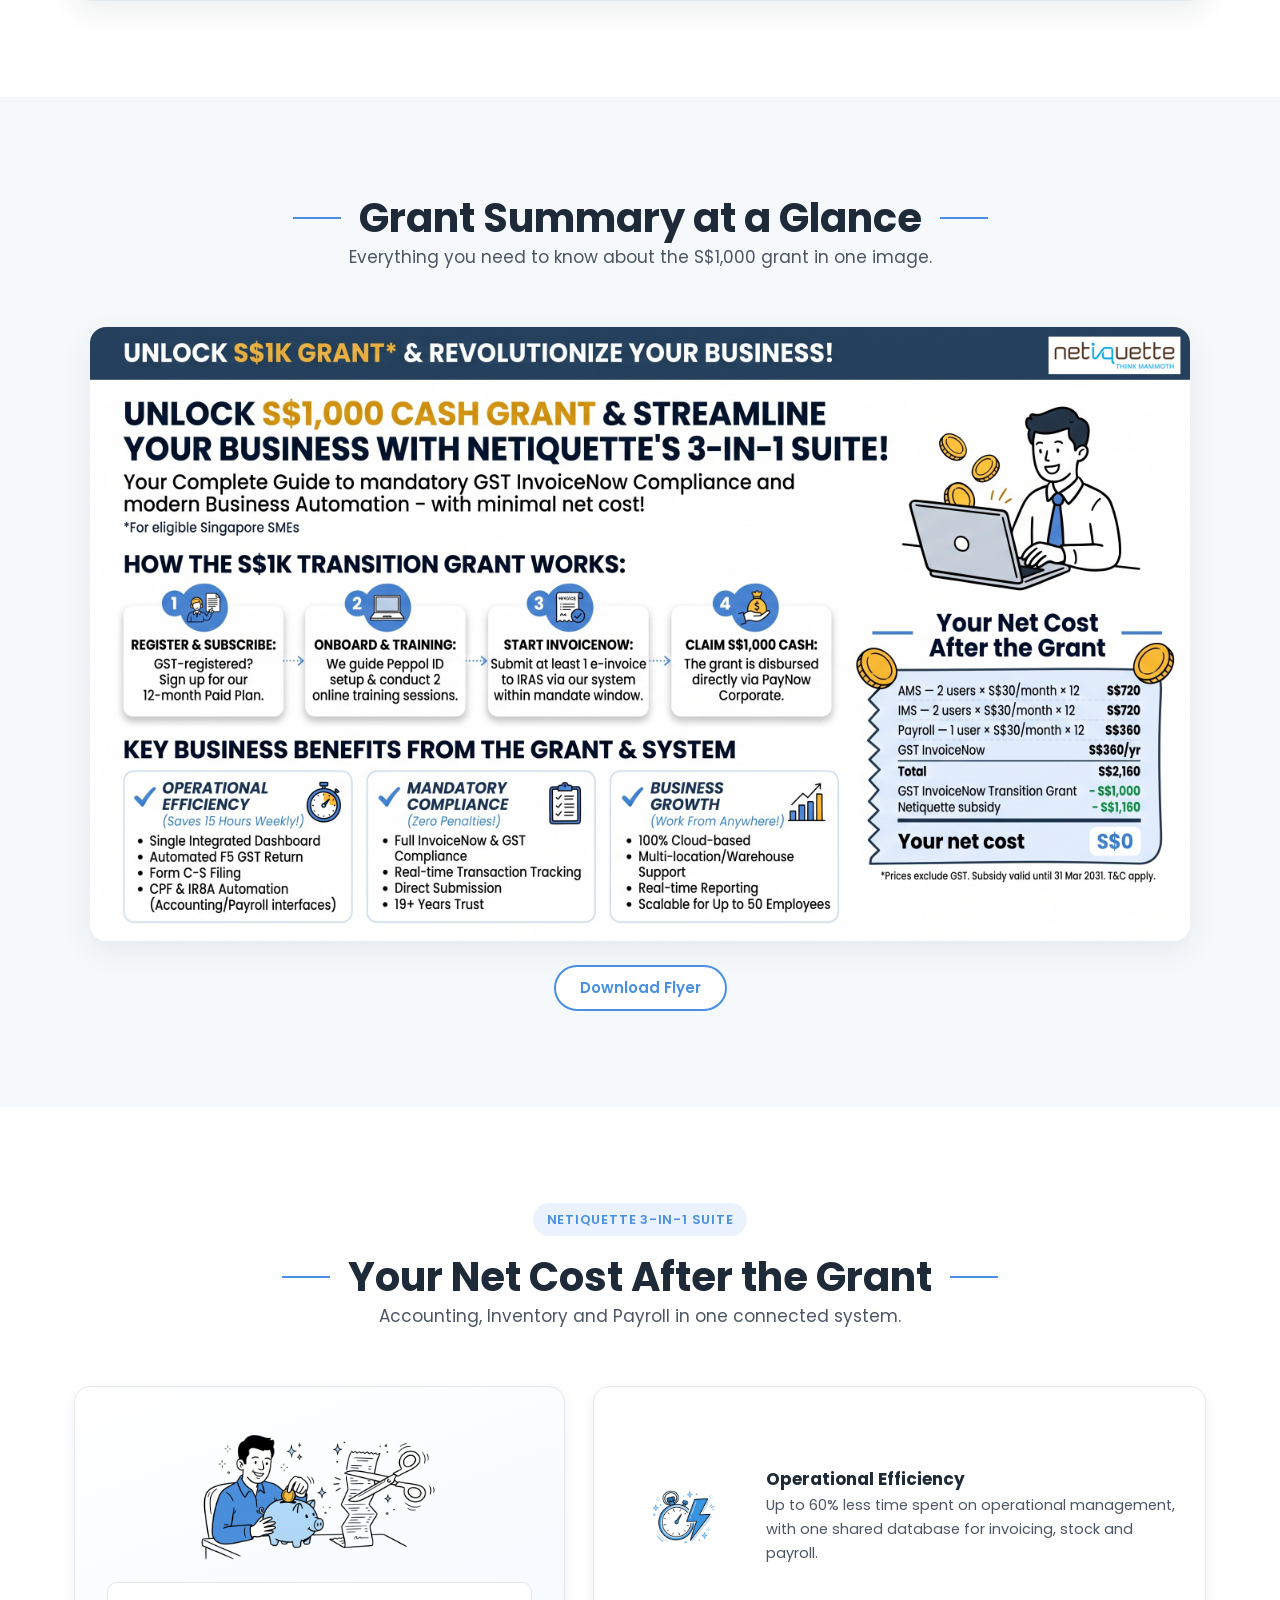
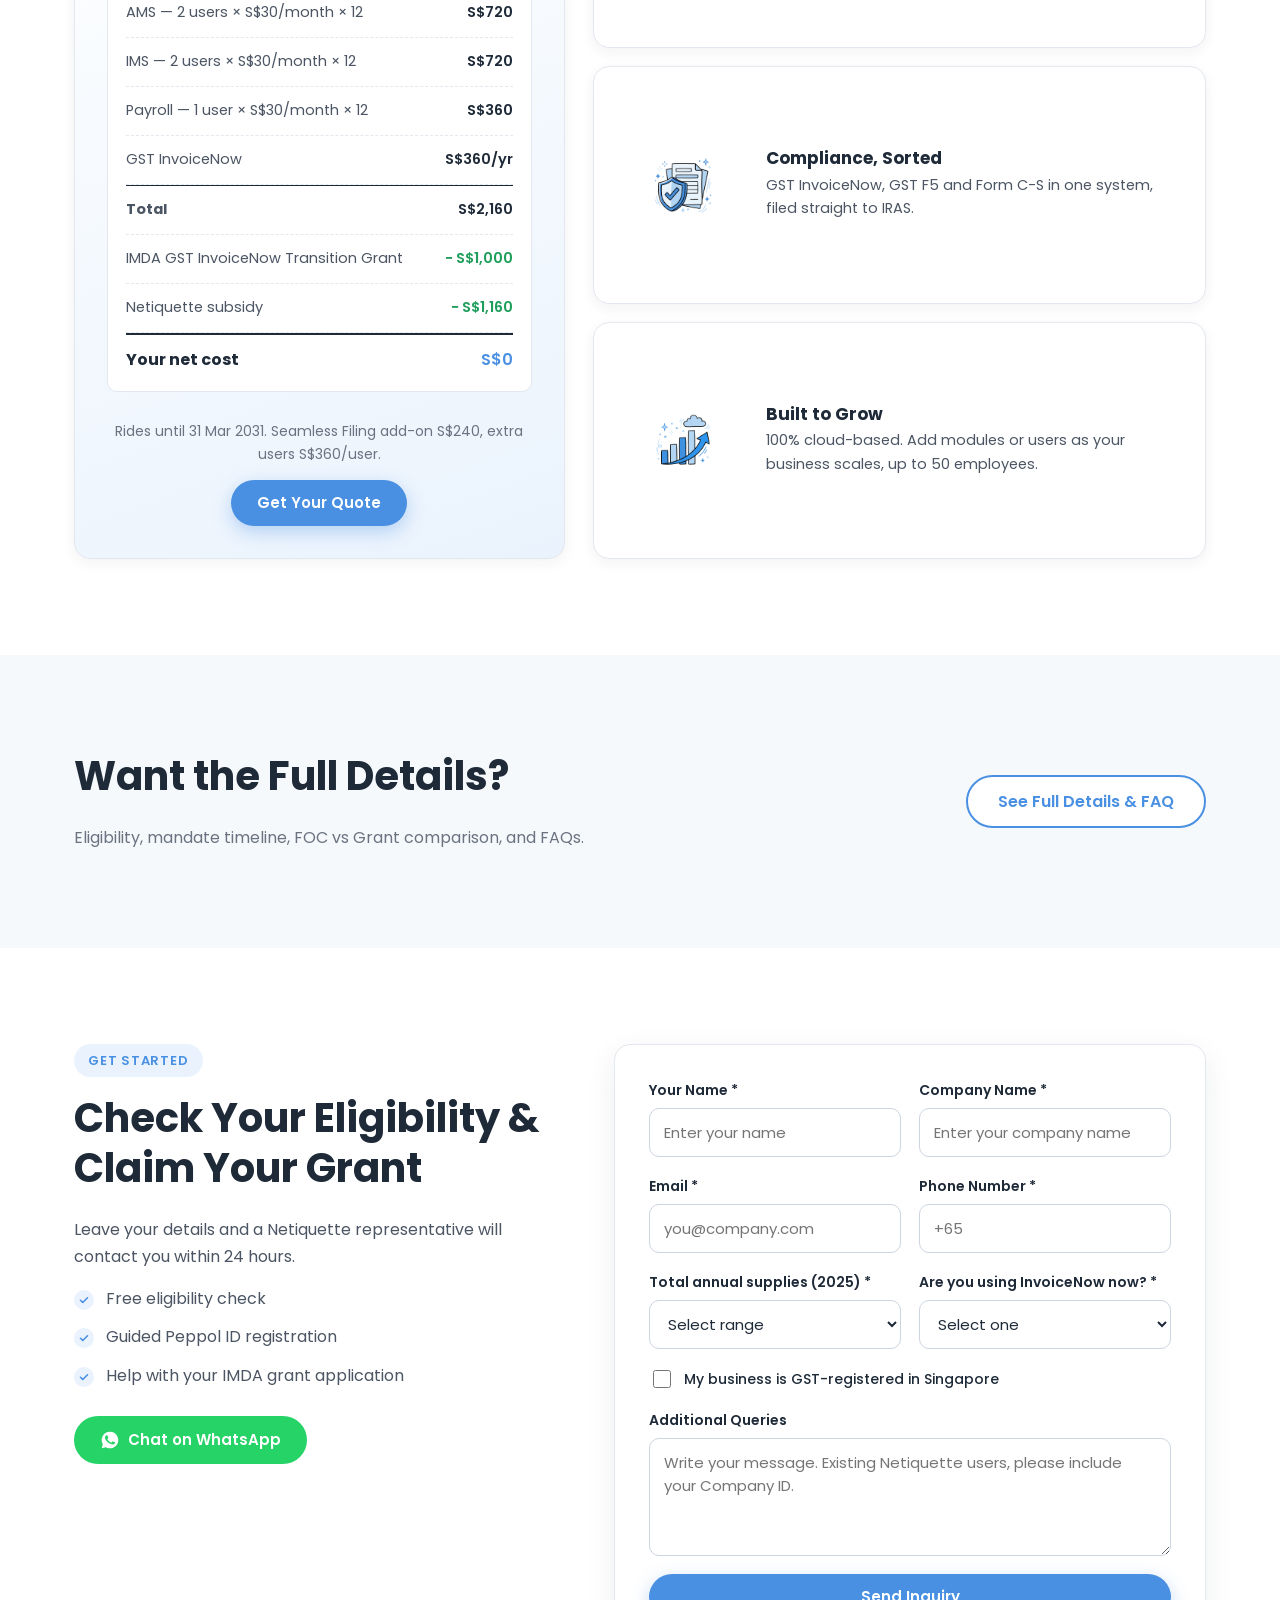
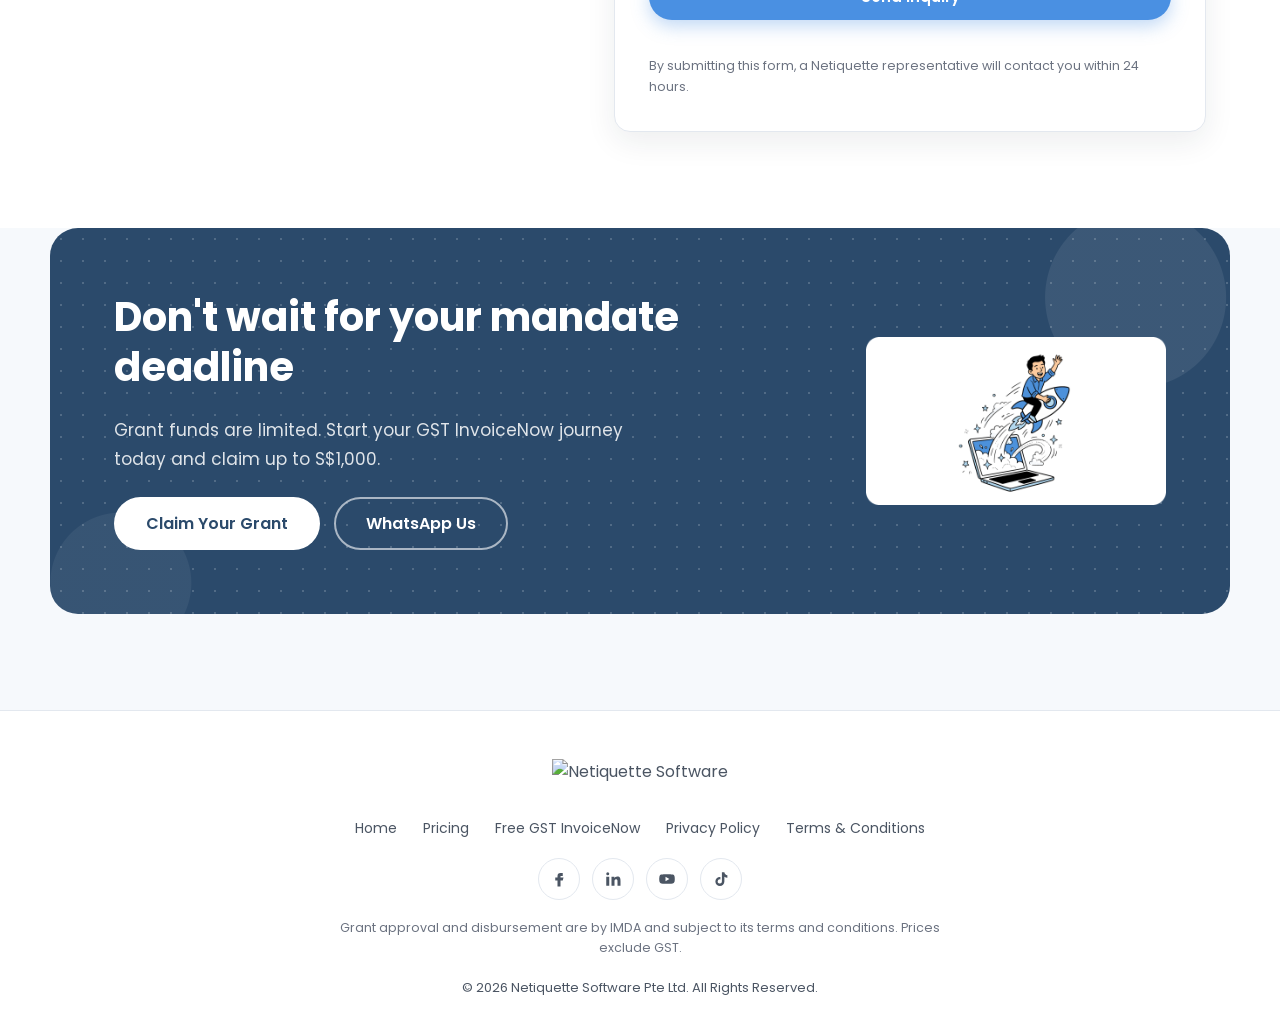
==== commit 01bab928: "slide product" ====
--- a/index.html
+++ b/index.html
@@ -143,8 +143,83 @@
       </div>
     </section>
 
+    <!-- ========== 3-IN-1 SUITE (TABBED) ========== -->
+    <section class="section" id="modules">
+      <div class="container">
+        <div class="section-head">
+          <span class="eyebrow">One connected system</span>
+          <h2 class="title">Netiquette 3-in-1 Suite</h2>
+          <p>Accounting, Inventory and Payroll share the same data, so a sale flows into your stock, books and GST reports automatically.</p>
+        </div>
+
+        <div class="module-tabs" data-module-tabs>
+          <div class="module-tabs__nav" role="tablist">
+            <button class="module-tab is-active" type="button" role="tab" data-target="ams"><span class="module-tab__dot" style="background:#4CAF3C"></span>Accounting</button>
+            <button class="module-tab" type="button" role="tab" data-target="ims"><span class="module-tab__dot" style="background:#E8306F"></span>Inventory</button>
+            <button class="module-tab" type="button" role="tab" data-target="payroll"><span class="module-tab__dot" style="background:#A233C9"></span>Payroll</button>
+          </div>
+
+          <div class="module-panels">
+            <article class="module-panel is-active" id="panel-ams" style="--panel-tint:#4CAF3C">
+              <div class="module-panel__text">
+                <span class="eyebrow">Accounting Management System</span>
+                <h3>Accounting</h3>
+                <p>Manage your books, stay GST-compliant, and file tax submissions directly to IRAS.</p>
+                <ul class="checks">
+                  <li>OCR data capture and GST-compliant invoicing</li>
+                  <li>Automated GST F5 and Income Tax Form C-S filing to IRAS</li>
+                  <li>Full bookkeeping and financial reporting</li>
+                  <li>Multi-currency support</li>
+                </ul>
+                <a href="#contact" class="module-panel__link">Explore Accounting &rarr;</a>
+              </div>
+              <div class="module-panel__art">
+                <img src="assets/img/ams.png" alt="AMS">
+              </div>
+            </article>
+
+            <article class="module-panel" id="panel-ims" style="--panel-tint:#E8306F">
+              <div class="module-panel__text">
+                <span class="eyebrow">Inventory Management System · InvoiceNow inside</span>
+                <h3>Inventory</h3>
+                <p>Send e-invoices via InvoiceNow and track stock in real time, with no transaction cap.</p>
+                <ul class="checks">
+                  <li>InvoiceNow (Peppol) unlimited send &amp; receive, no transaction cap</li>
+                  <li>Purchase and sales order management</li>
+                  <li>Real-time inventory tracking and control</li>
+                  <li>Location, batch, expiry and matrix items</li>
+                </ul>
+                <a href="#contact" class="module-panel__link">Explore Inventory &rarr;</a>
+              </div>
+              <div class="module-panel__art">
+                <img src="assets/img/ims.png" alt="IMS">
+              </div>
+            </article>
+
+            <article class="module-panel" id="panel-payroll" style="--panel-tint:#A233C9">
+              <div class="module-panel__text">
+                <span class="eyebrow">Payroll Management</span>
+                <h3>Payroll</h3>
+                <p>Run payroll for up to 50 employees, linked straight to your accounting, no double entry.</p>
+                <ul class="checks">
+                  <li>Supports up to 50 employees</li>
+                  <li>Salary, claims and leave management</li>
+                  <li>Attendance tracking</li>
+                  <li>Linked to accounting, no double entry</li>
+                </ul>
+                <a href="#contact" class="module-panel__link">Explore Payroll &rarr;</a>
+              </div>
+              <div class="module-panel__art">
+                <img src="assets/img/payroll.png" alt="Payroll">
+              </div>
+            </article>
+          </div>
+        </div>
+      </div>
+    </section>
+
     <!-- ========== FLYER ========== -->
-    <section class="section" id="flyer">
+    <section class="section section--alt" id="flyer">
       <div class="container">
         <div class="section-head">
           <h2 class="title">Grant Summary at a Glance</h2>
@@ -158,7 +233,7 @@
     </section>
 
     <!-- ========== PRICING / NET COST ========== -->
-    <section class="section section--alt" id="suite">
+    <section class="section" id="suite">
       <div class="container">
         <div class="section-head">
           <span class="eyebrow">Netiquette 3-in-1 Suite</span>
@@ -209,7 +284,7 @@
     </section>
 
     <!-- ========== LEARN MORE BANNER ========== -->
-    <section class="section">
+    <section class="section section--alt">
       <div class="container learn-more">
         <div>
           <h2 class="title title--left">Want the Full Details?</h2>
@@ -220,7 +295,7 @@
     </section>
 
     <!-- ========== CONTACT FORM (UI only, backend later) ========== -->
-    <section class="section section--alt" id="contact">
+    <section class="section" id="contact">
       <div class="container contact">
         <div class="contact__info">
           <span class="eyebrow">Get started</span>
@@ -349,6 +424,18 @@
       );
     }
 
+    // 3-in-1 Suite tabs
+    document.querySelectorAll('[data-module-tabs]').forEach((wrap) => {
+      wrap.querySelectorAll('.module-tab').forEach((tab) => {
+        tab.addEventListener('click', () => {
+          wrap.querySelectorAll('.module-tab').forEach((t) => t.classList.remove('is-active'));
+          wrap.querySelectorAll('.module-panel').forEach((p) => p.classList.remove('is-active'));
+          tab.classList.add('is-active');
+          wrap.querySelector('#panel-' + tab.dataset.target).classList.add('is-active');
+        });
+      });
+    });
+
     // Mobile menu
     const toggle = document.getElementById('navToggle');
     const nav = document.getElementById('nav');
--- a/style.css
+++ b/style.css
@@ -233,26 +233,35 @@
 .step h3 { font-size: 18px; }
 .step p { font-size: 14.5px; margin: 0; }
 
-/* ---------- Suite ---------- */
-.suite { display: grid; grid-template-columns: repeat(3, 1fr); gap: 24px; }
-.module {
-  position: relative; background: #fff; border: 1px solid var(--line); border-radius: var(--radius);
-  padding: 32px 28px 18px; box-shadow: var(--shadow-sm);
-}
-.module--featured { border: 2px solid var(--blue); box-shadow: var(--shadow); }
-.module__head { display: flex; align-items: center; gap: 10px; margin-bottom: 14px; }
-.module__logo { width: 36px; height: 36px; flex-shrink: 0; }
-.module__tag {
-  display: inline-block; font-size: 13px; font-weight: 700; color: #fff; background: var(--navy);
-  padding: 4px 12px; border-radius: 8px;
-}
-.module--featured .module__tag { background: var(--blue); }
-.module__ribbon {
-  position: absolute; top: 18px; right: 18px; font-size: 11px; font-weight: 700; text-transform: uppercase;
-  letter-spacing: .04em; color: var(--navy); background: rgba(245,184,46,.3); padding: 4px 10px; border-radius: 999px;
-}
-.module h3 { font-size: 19px; }
-.module .checks li { font-size: 14.5px; }
+/* ---------- Module tabs (3-in-1 Suite) ---------- */
+.module-tabs__nav {
+  display: flex; justify-content: center; flex-wrap: wrap; gap: 12px; margin-bottom: 28px;
+}
+.module-tab {
+  display: inline-flex; align-items: center; gap: 10px; font: inherit; font-weight: 700; font-size: 14.5px;
+  color: var(--ink); background: #fff; border: 1px solid var(--line); border-radius: 999px;
+  padding: 12px 22px; cursor: pointer; transition: background .2s, color .2s, border-color .2s;
+}
+.module-tab:hover { border-color: var(--blue); }
+.module-tab.is-active { background: var(--navy); border-color: var(--navy); color: #fff; }
+.module-tab__dot { width: 9px; height: 9px; border-radius: 50%; flex-shrink: 0; }
+.module-panels { position: relative; background: #fff; border: 1px solid var(--line); border-radius: var(--radius); box-shadow: var(--shadow); padding: 48px; }
+.module-panel {
+  display: none; grid-template-columns: 1.2fr 1fr; align-items: center; gap: 40px;
+}
+.module-panel.is-active { display: grid; animation: panelIn .35s ease; }
+@keyframes panelIn { from { opacity: 0; transform: translateX(12px); } to { opacity: 1; transform: translateX(0); } }
+.module-panel__text .eyebrow { background: color-mix(in srgb, var(--panel-tint) 15%, #fff); color: var(--panel-tint); }
+.module-panel__text h3 { font-size: 34px; margin: 4px 0 12px; }
+.module-panel__text > p { color: var(--muted); margin-bottom: 20px; }
+.module-panel__text .checks { margin-bottom: 24px; }
+.module-panel__link { font-weight: 700; color: var(--panel-tint); }
+.module-panel__art {
+  display: grid; place-items: center; aspect-ratio: 1; border-radius: 50%;
+  background: color-mix(in srgb, var(--panel-tint) 10%, #fff);
+  border: 1px dashed color-mix(in srgb, var(--panel-tint) 35%, #fff);
+}
+.module-panel__art img { width: 55%; height: 55%; object-fit: contain; }
 
 .value { display: grid; grid-template-columns: 1fr 1.25fr; gap: 28px; margin-top: 48px; align-items: stretch; }
 .netcost {
@@ -419,7 +428,11 @@
   .split--reverse .split__text, .split--reverse .split__art { order: initial; }
   .hero__art { max-width: 520px; margin: 0 auto; width: 100%; }
   .timeline__art { max-width: 300px; margin: 0 auto; }
-  .suite, .compare, .testimonials { grid-template-columns: 1fr; }
+  .compare, .testimonials { grid-template-columns: 1fr; }
+  .module-panels { padding: 28px 20px; }
+  .module-panel { grid-template-columns: 1fr; gap: 24px; text-align: center; }
+  .module-panel__art { max-width: 200px; margin: 0 auto; }
+  .module-tab { padding: 10px 16px; font-size: 13.5px; }
   .faq-wrap__head { position: static; }
   .art--faq { display: none; }
   .cta__inner { grid-template-columns: 1fr; padding: 48px 32px; text-align: center; }
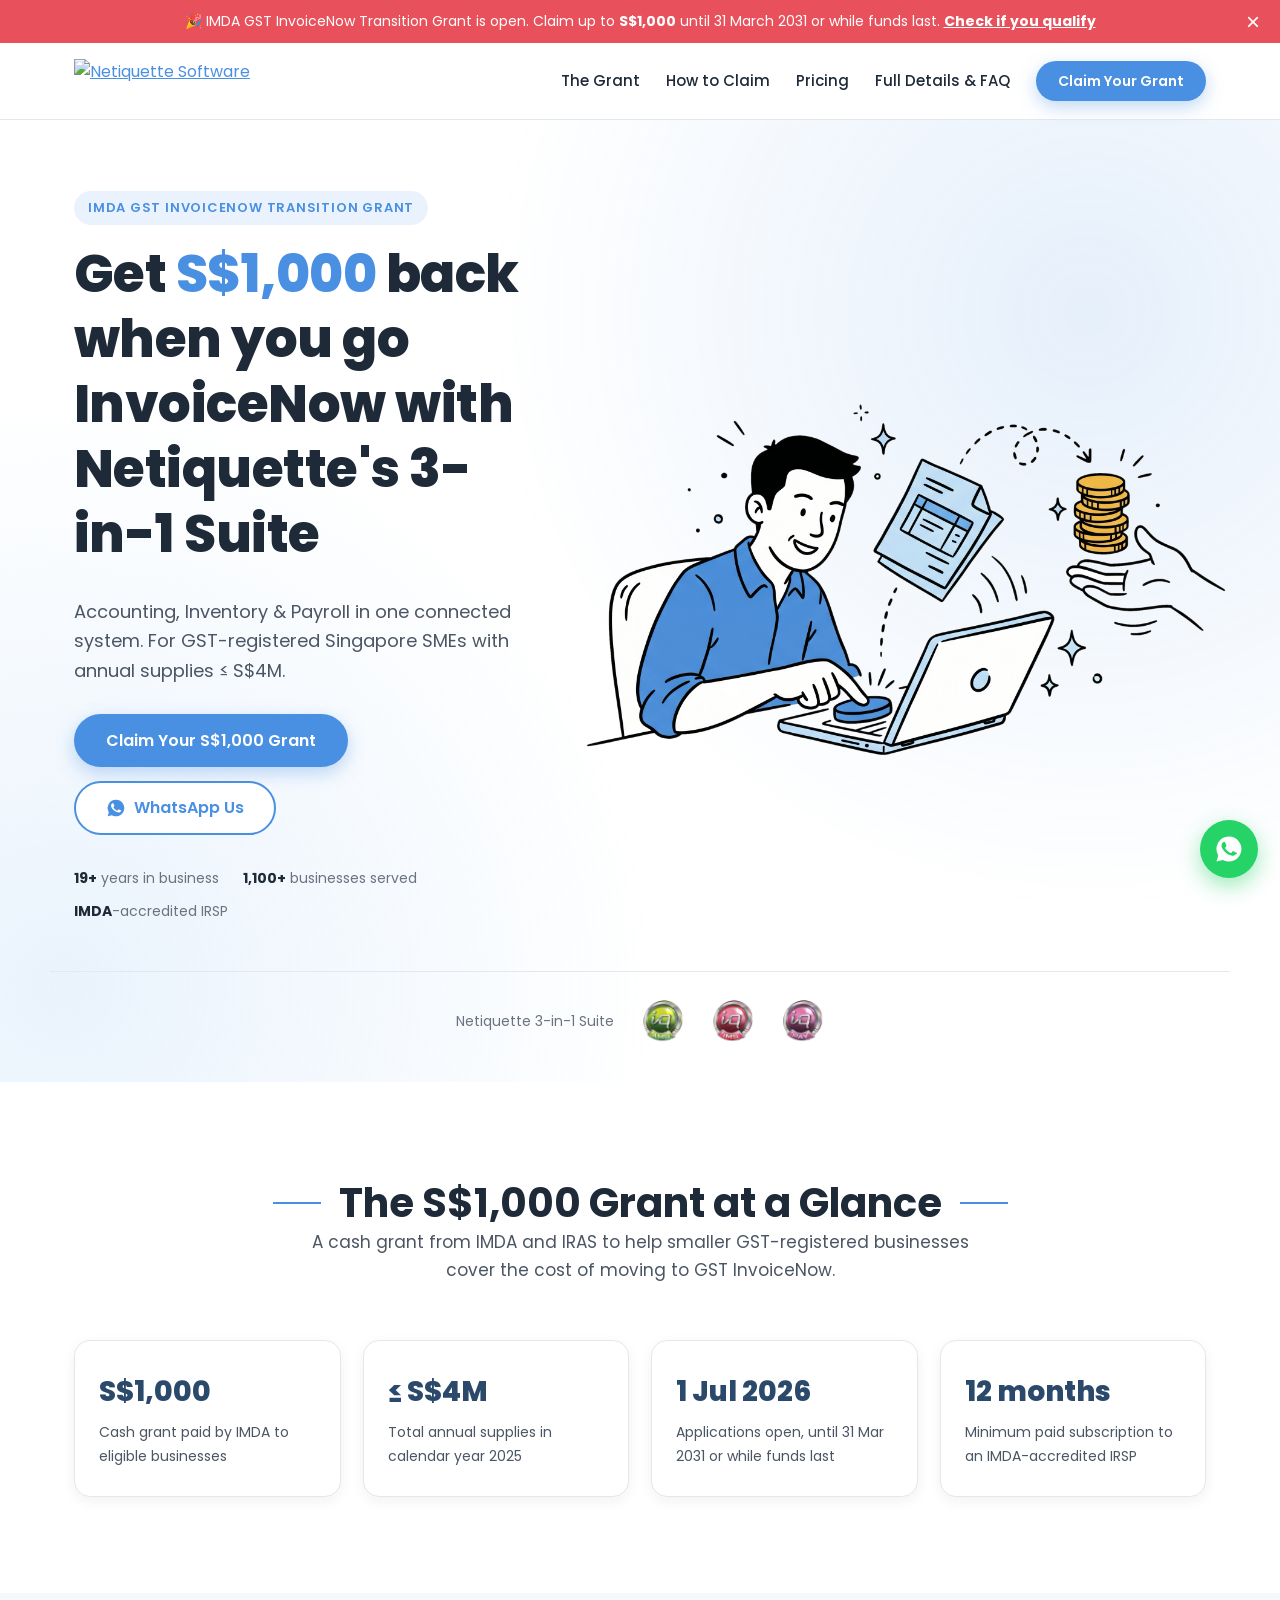
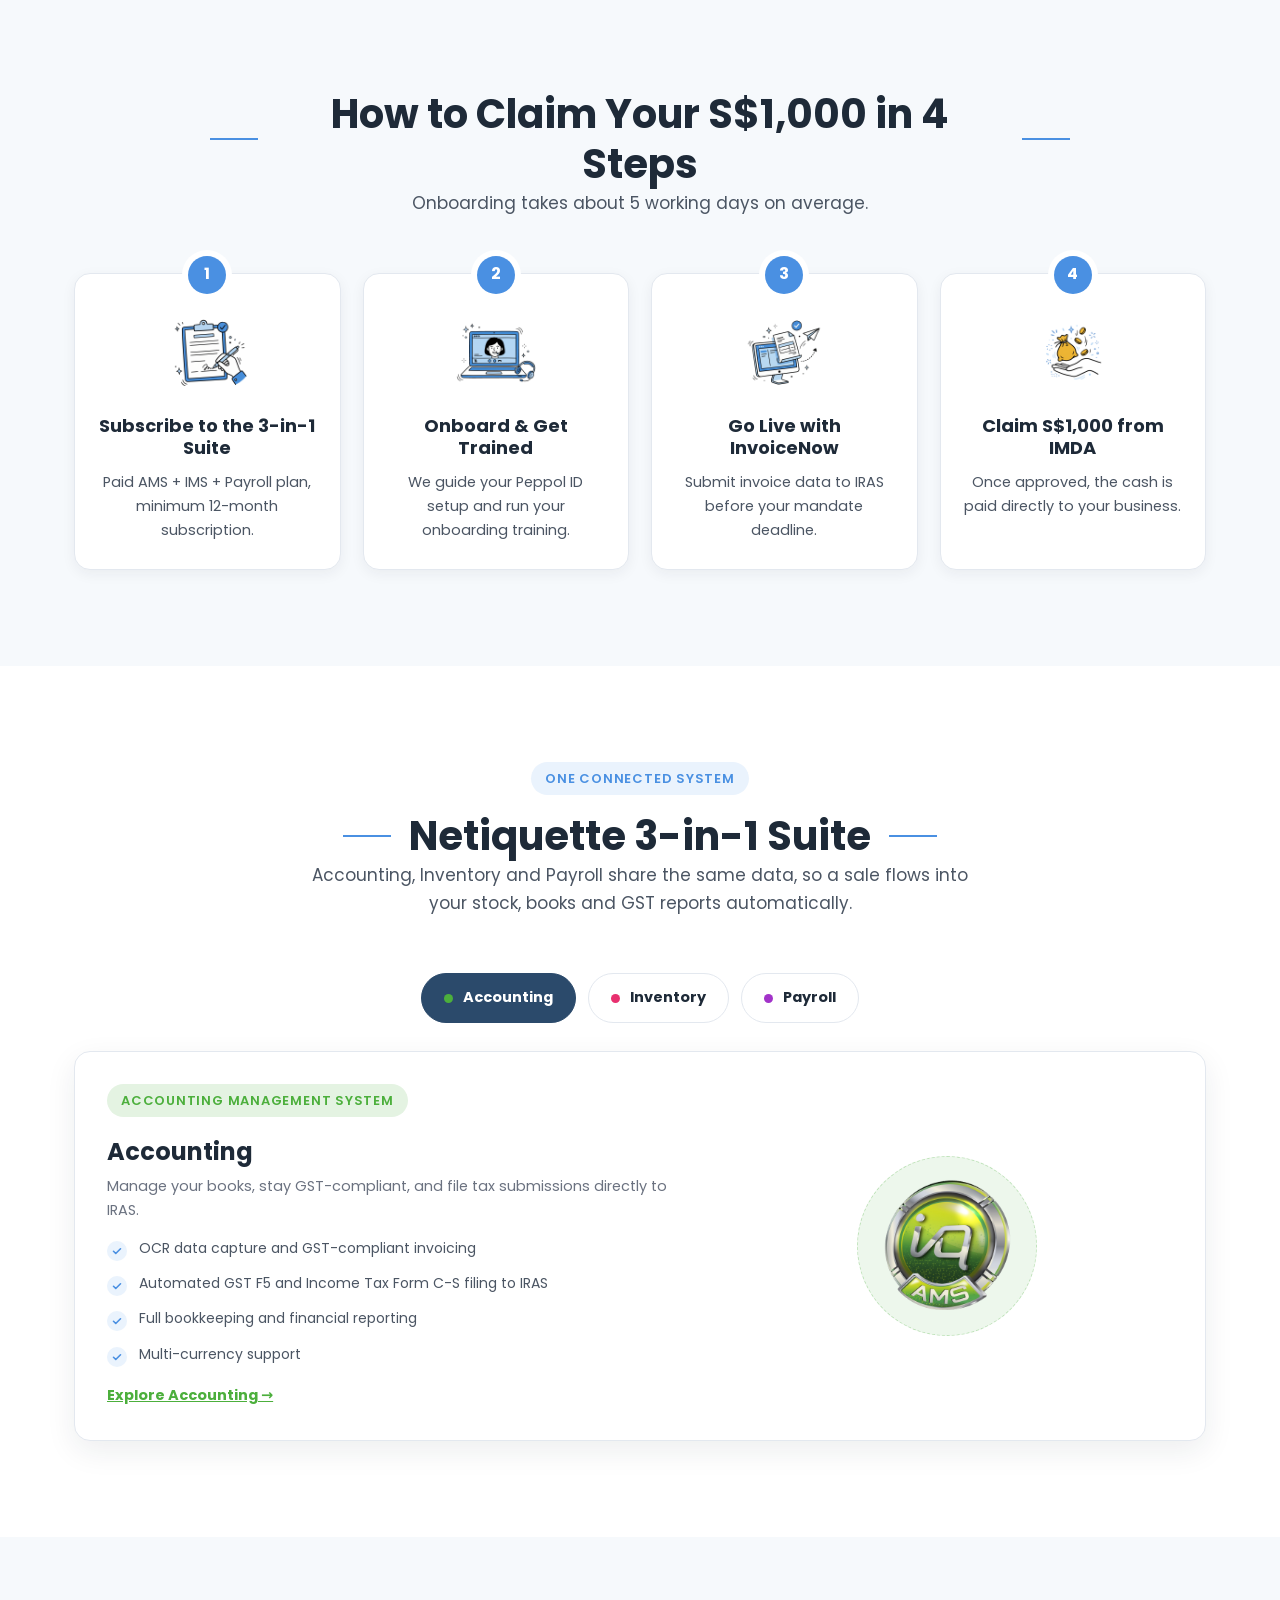
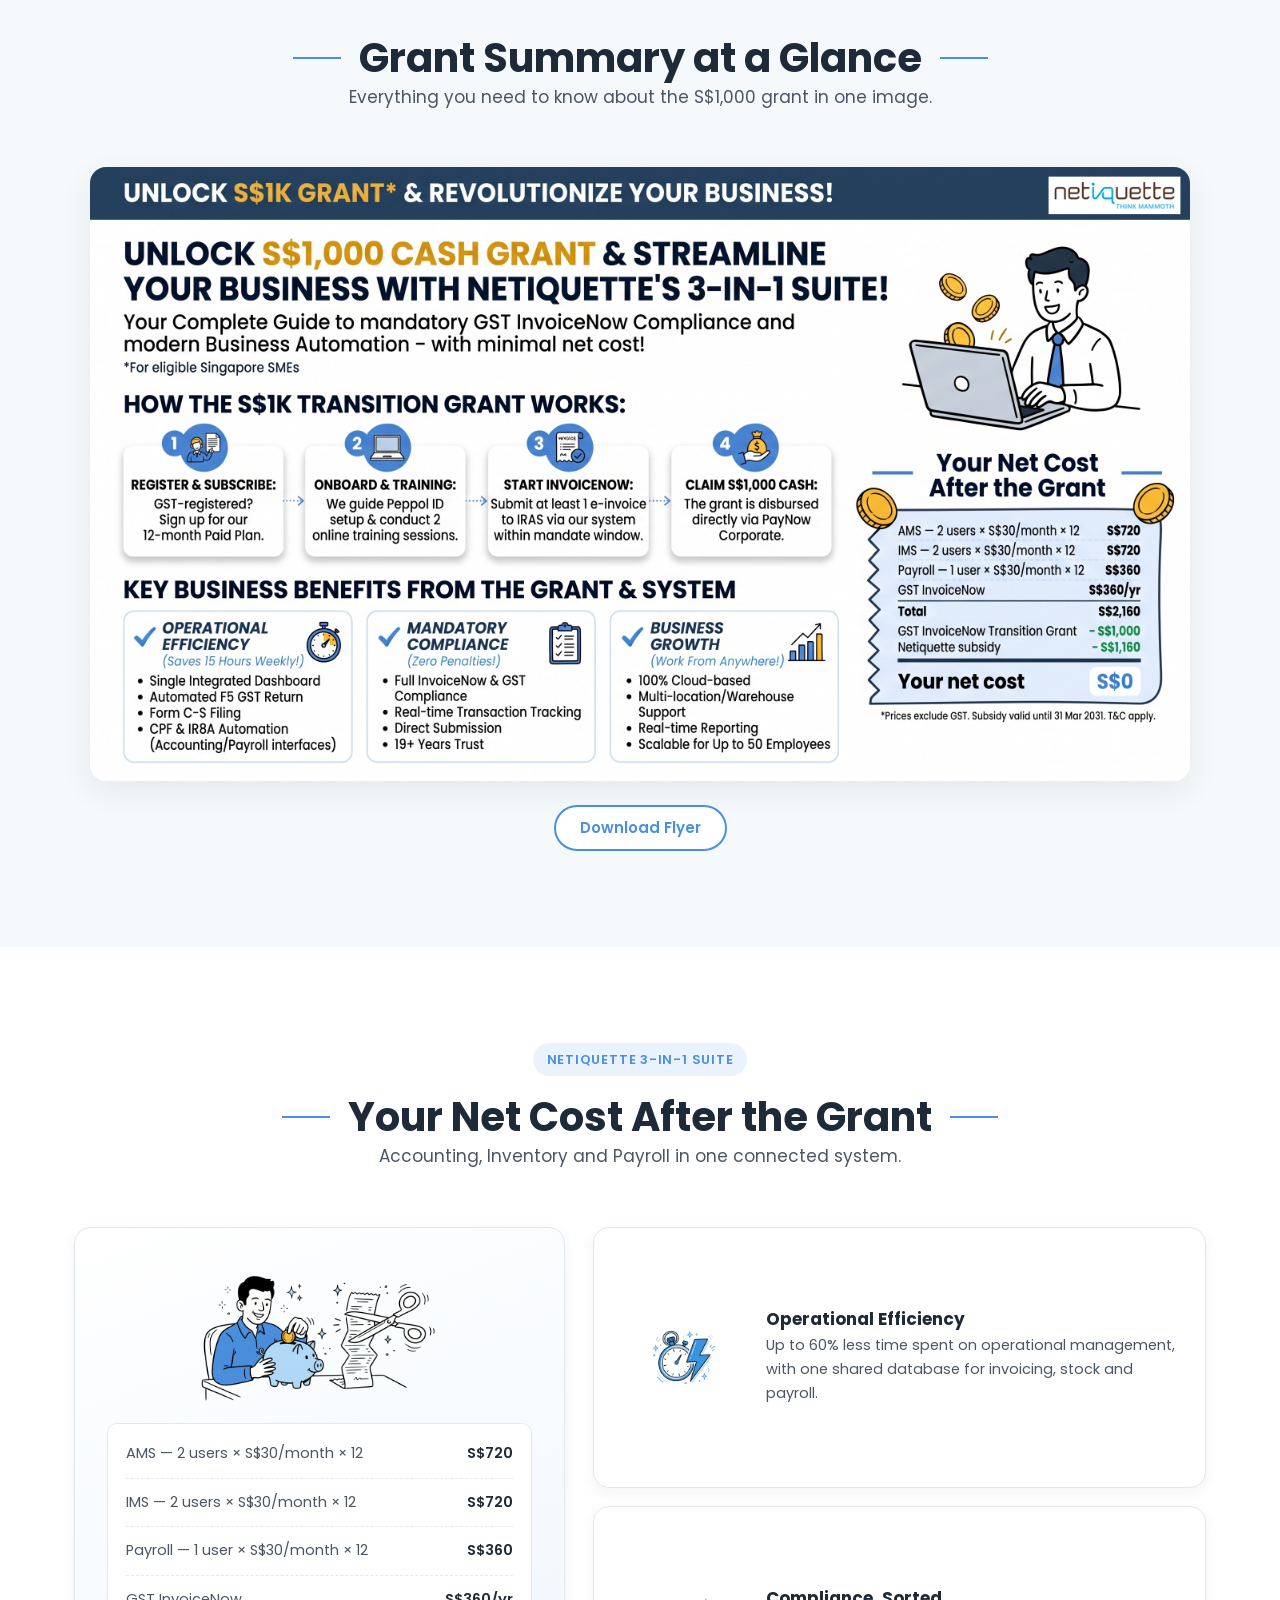
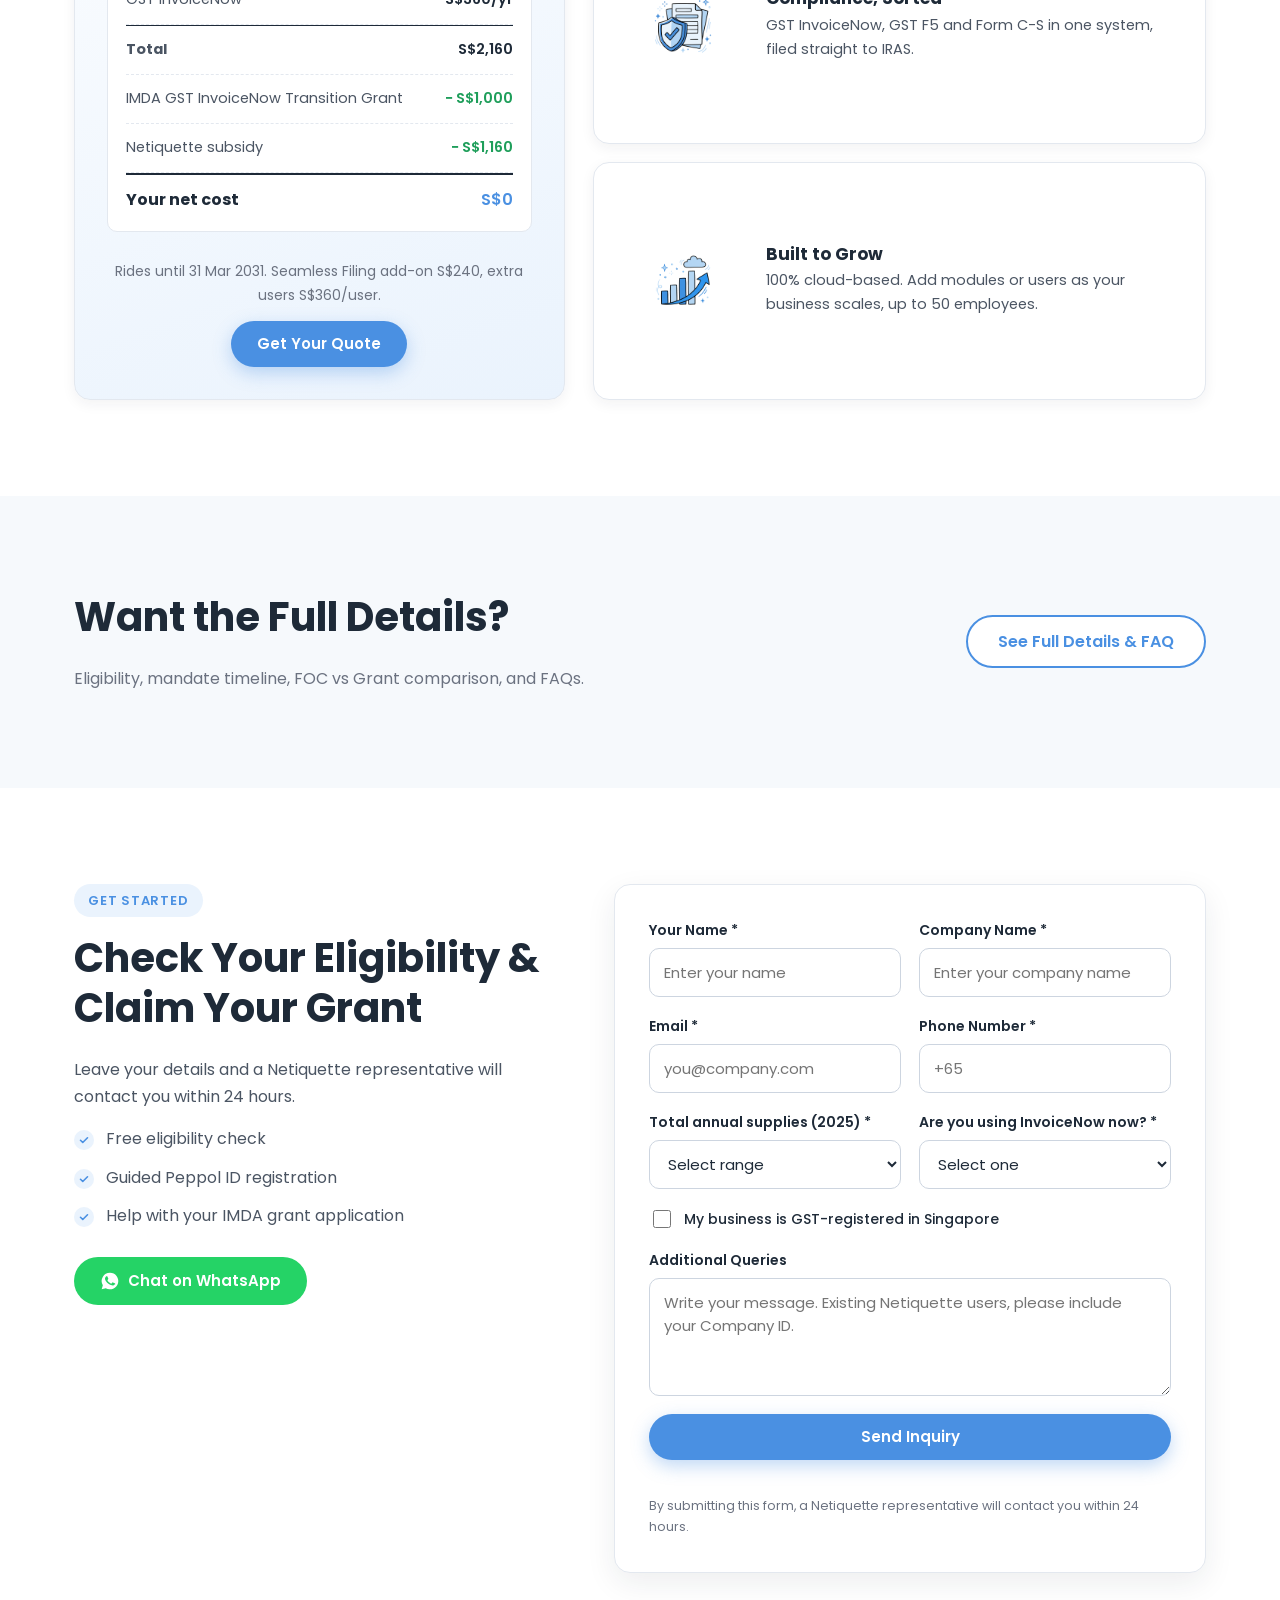
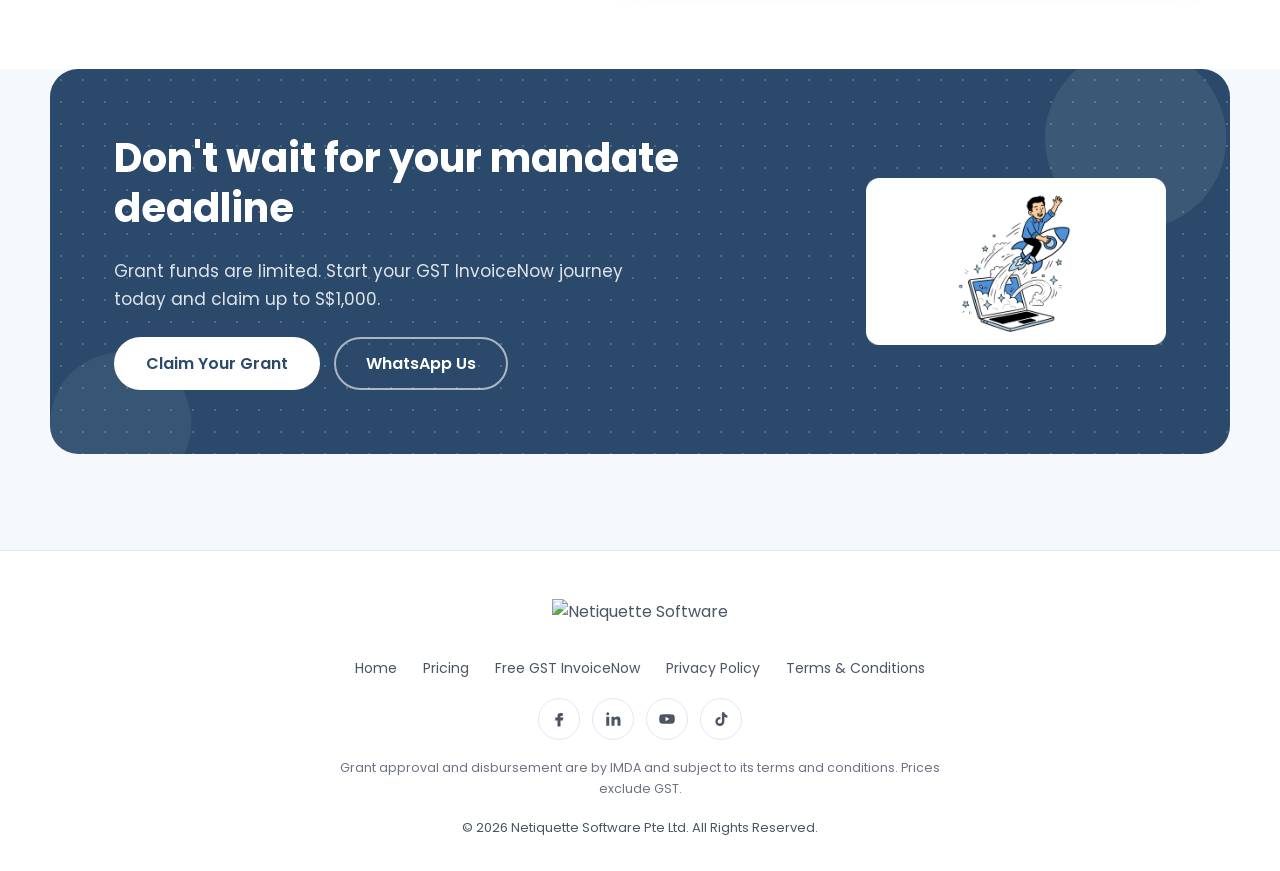
==== commit 51285299: "add contact" ====
--- a/index.html
+++ b/index.html
@@ -56,10 +56,16 @@
           <p class="lead">Accounting, Inventory &amp; Payroll in one connected system. For GST-registered Singapore SMEs with annual supplies ≤ S$4M.</p>
           <div class="hero__actions">
             <a href="#contact" class="btn btn--primary btn--lg">Claim Your S$1,000 Grant</a>
-            <a href="https://wa.me/6590029781" target="_blank" rel="noopener" class="btn btn--outline btn--lg">
-              <svg class="ico" viewBox="0 0 24 24" aria-hidden="true"><path d="M12 2a10 10 0 0 0-8.6 15.1L2 22l5-1.3A10 10 0 1 0 12 2Zm5.3 14.1c-.2.6-1.3 1.2-1.8 1.2-.5.1-1 .2-3.4-.7-2.9-1.2-4.7-4.1-4.9-4.3-.1-.2-1.2-1.6-1.2-3s.8-2.2 1-2.5c.3-.3.6-.4.8-.4h.6c.2 0 .4 0 .6.5l.9 2.1c.1.2.1.4 0 .6l-.4.6-.4.5c-.1.2-.3.3-.1.6.2.3.8 1.4 1.8 2.2 1.2 1.1 2.2 1.4 2.5 1.5.3.2.5.1.7-.1l.9-1.1c.2-.3.4-.2.7-.1l2 1c.3.1.5.2.6.3.1.2.1.7-.1 1.4Z"/></svg>
-              WhatsApp Us
-            </a>
+            <details class="wa-pick">
+              <summary class="btn btn--outline btn--lg">
+                <svg class="ico" viewBox="0 0 24 24" aria-hidden="true"><path d="M12 2a10 10 0 0 0-8.6 15.1L2 22l5-1.3A10 10 0 1 0 12 2Zm5.3 14.1c-.2.6-1.3 1.2-1.8 1.2-.5.1-1 .2-3.4-.7-2.9-1.2-4.7-4.1-4.9-4.3-.1-.2-1.2-1.6-1.2-3s.8-2.2 1-2.5c.3-.3.6-.4.8-.4h.6c.2 0 .4 0 .6.5l.9 2.1c.1.2.1.4 0 .6l-.4.6-.4.5c-.1.2-.3.3-.1.6.2.3.8 1.4 1.8 2.2 1.2 1.1 2.2 1.4 2.5 1.5.3.2.5.1.7-.1l.9-1.1c.2-.3.4-.2.7-.1l2 1c.3.1.5.2.6.3.1.2.1.7-.1 1.4Z"/></svg>
+                WhatsApp Us
+              </summary>
+              <div class="wa-pick__menu">
+                <a href="https://wa.me/6590029781?text=Hi%21%20I%27d%20like%20to%20check%20whether%20my%20company%20may%20qualify%20for%20the%20S%241%2C000%20GST%20InvoiceNow%20Transition%20Grant.%20Could%20you%20assist%20me%3F" target="_blank" rel="noopener">Netiquette Team</a>
+                <a href="https://wa.me/6590608226?text=Hi%21%20I%27d%20like%20to%20check%20whether%20my%20company%20may%20qualify%20for%20the%20S%241%2C000%20GST%20InvoiceNow%20Transition%20Grant.%20Could%20you%20assist%20me%3F" target="_blank" rel="noopener">Nurul</a>
+              </div>
+            </details>
           </div>
           <ul class="hero__trust">
             <li><strong>19+</strong> years in business</li>
@@ -306,10 +312,16 @@
             <li>Guided Peppol ID registration</li>
             <li>Help with your IMDA grant application</li>
           </ul>
-          <a href="https://wa.me/6590029781" target="_blank" rel="noopener" class="btn btn--whatsapp">
-            <svg class="ico" viewBox="0 0 24 24" aria-hidden="true"><path d="M12 2a10 10 0 0 0-8.6 15.1L2 22l5-1.3A10 10 0 1 0 12 2Zm5.3 14.1c-.2.6-1.3 1.2-1.8 1.2-.5.1-1 .2-3.4-.7-2.9-1.2-4.7-4.1-4.9-4.3-.1-.2-1.2-1.6-1.2-3s.8-2.2 1-2.5c.3-.3.6-.4.8-.4h.6c.2 0 .4 0 .6.5l.9 2.1c.1.2.1.4 0 .6l-.4.6-.4.5c-.1.2-.3.3-.1.6.2.3.8 1.4 1.8 2.2 1.2 1.1 2.2 1.4 2.5 1.5.3.2.5.1.7-.1l.9-1.1c.2-.3.4-.2.7-.1l2 1c.3.1.5.2.6.3.1.2.1.7-.1 1.4Z"/></svg>
-            Chat on WhatsApp
-          </a>
+          <details class="wa-pick">
+            <summary class="btn btn--whatsapp">
+              <svg class="ico" viewBox="0 0 24 24" aria-hidden="true"><path d="M12 2a10 10 0 0 0-8.6 15.1L2 22l5-1.3A10 10 0 1 0 12 2Zm5.3 14.1c-.2.6-1.3 1.2-1.8 1.2-.5.1-1 .2-3.4-.7-2.9-1.2-4.7-4.1-4.9-4.3-.1-.2-1.2-1.6-1.2-3s.8-2.2 1-2.5c.3-.3.6-.4.8-.4h.6c.2 0 .4 0 .6.5l.9 2.1c.1.2.1.4 0 .6l-.4.6-.4.5c-.1.2-.3.3-.1.6.2.3.8 1.4 1.8 2.2 1.2 1.1 2.2 1.4 2.5 1.5.3.2.5.1.7-.1l.9-1.1c.2-.3.4-.2.7-.1l2 1c.3.1.5.2.6.3.1.2.1.7-.1 1.4Z"/></svg>
+              Chat on WhatsApp
+            </summary>
+            <div class="wa-pick__menu">
+              <a href="https://wa.me/6590029781?text=Hi%21%20I%27d%20like%20to%20check%20whether%20my%20company%20may%20qualify%20for%20the%20S%241%2C000%20GST%20InvoiceNow%20Transition%20Grant.%20Could%20you%20assist%20me%3F" target="_blank" rel="noopener">Netiquette Team 1</a>
+              <a href="https://wa.me/6590608226?text=Hi%21%20I%27d%20like%20to%20check%20whether%20my%20company%20may%20qualify%20for%20the%20S%241%2C000%20GST%20InvoiceNow%20Transition%20Grant.%20Could%20you%20assist%20me%3F" target="_blank" rel="noopener">Netiquette Team 2</a>
+            </div>
+          </details>
         </div>
 
         <!-- TODO: connect to Netiquette form backend + captcha -->
@@ -360,7 +372,13 @@
           <p>Grant funds are limited. Start your GST InvoiceNow journey today and claim up to S$1,000.</p>
           <div class="cta__actions">
             <a href="#contact" class="btn btn--light btn--lg">Claim Your Grant</a>
-            <a href="https://wa.me/6590029781" target="_blank" rel="noopener" class="btn btn--ghost btn--lg">WhatsApp Us</a>
+            <details class="wa-pick">
+              <summary class="btn btn--ghost btn--lg">WhatsApp Us</summary>
+              <div class="wa-pick__menu">
+                <a href="https://wa.me/6590029781?text=Hi%21%20I%27d%20like%20to%20check%20whether%20my%20company%20may%20qualify%20for%20the%20S%241%2C000%20GST%20InvoiceNow%20Transition%20Grant.%20Could%20you%20assist%20me%3F" target="_blank" rel="noopener">Netiquette Team</a>
+                <a href="https://wa.me/6590608226?text=Hi%21%20I%27d%20like%20to%20check%20whether%20my%20company%20may%20qualify%20for%20the%20S%241%2C000%20GST%20InvoiceNow%20Transition%20Grant.%20Could%20you%20assist%20me%3F" target="_blank" rel="noopener">Nurul</a>
+              </div>
+            </details>
           </div>
         </div>
         <figure class="art art--cta"><img src="assets/img/cta-rocket.png" alt="" onerror="this.parentNode.classList.add('missing');this.remove()"></figure>
@@ -392,9 +410,15 @@
   </footer>
 
   <!-- Floating WhatsApp -->
-  <a href="https://wa.me/6590029781" class="wa-float" target="_blank" rel="noopener" aria-label="Chat on WhatsApp">
-    <svg viewBox="0 0 24 24" aria-hidden="true"><path d="M12 2a10 10 0 0 0-8.6 15.1L2 22l5-1.3A10 10 0 1 0 12 2Zm5.3 14.1c-.2.6-1.3 1.2-1.8 1.2-.5.1-1 .2-3.4-.7-2.9-1.2-4.7-4.1-4.9-4.3-.1-.2-1.2-1.6-1.2-3s.8-2.2 1-2.5c.3-.3.6-.4.8-.4h.6c.2 0 .4 0 .6.5l.9 2.1c.1.2.1.4 0 .6l-.4.6-.4.5c-.1.2-.3.3-.1.6.2.3.8 1.4 1.8 2.2 1.2 1.1 2.2 1.4 2.5 1.5.3.2.5.1.7-.1l.9-1.1c.2-.3.4-.2.7-.1l2 1c.3.1.5.2.6.3.1.2.1.7-.1 1.4Z"/></svg>
-  </a>
+  <details class="wa-pick wa-pick--float">
+    <summary aria-label="Chat on WhatsApp">
+      <svg viewBox="0 0 24 24" aria-hidden="true"><path d="M12 2a10 10 0 0 0-8.6 15.1L2 22l5-1.3A10 10 0 1 0 12 2Zm5.3 14.1c-.2.6-1.3 1.2-1.8 1.2-.5.1-1 .2-3.4-.7-2.9-1.2-4.7-4.1-4.9-4.3-.1-.2-1.2-1.6-1.2-3s.8-2.2 1-2.5c.3-.3.6-.4.8-.4h.6c.2 0 .4 0 .6.5l.9 2.1c.1.2.1.4 0 .6l-.4.6-.4.5c-.1.2-.3.3-.1.6.2.3.8 1.4 1.8 2.2 1.2 1.1 2.2 1.4 2.5 1.5.3.2.5.1.7-.1l.9-1.1c.2-.3.4-.2.7-.1l2 1c.3.1.5.2.6.3.1.2.1.7-.1 1.4Z"/></svg>
+    </summary>
+    <div class="wa-pick__menu">
+      <a href="https://wa.me/6590029781?text=Hi%21%20I%27d%20like%20to%20check%20whether%20my%20company%20may%20qualify%20for%20the%20S%241%2C000%20GST%20InvoiceNow%20Transition%20Grant.%20Could%20you%20assist%20me%3F" target="_blank" rel="noopener">Netiquette Team</a>
+      <a href="https://wa.me/6590608226?text=Hi%21%20I%27d%20like%20to%20check%20whether%20my%20company%20may%20qualify%20for%20the%20S%241%2C000%20GST%20InvoiceNow%20Transition%20Grant.%20Could%20you%20assist%20me%3F" target="_blank" rel="noopener">Nurul</a>
+    </div>
+  </details>
 
   <script src="https://cdnjs.cloudflare.com/ajax/libs/gsap/3.12.5/gsap.min.js"></script>
   <script src="https://cdnjs.cloudflare.com/ajax/libs/gsap/3.12.5/ScrollTrigger.min.js"></script>
@@ -449,6 +473,18 @@
       toggle.classList.remove('is-open');
       toggle.setAttribute('aria-expanded', 'false');
     }));
+
+    // WhatsApp agent picker: only one open at a time, close on outside click
+    document.querySelectorAll('.wa-pick').forEach((pick) => {
+      pick.addEventListener('toggle', () => {
+        if (pick.open) {
+          document.querySelectorAll('.wa-pick[open]').forEach((other) => { if (other !== pick) other.open = false; });
+        }
+      });
+    });
+    document.addEventListener('click', (e) => {
+      document.querySelectorAll('.wa-pick[open]').forEach((pick) => { if (!pick.contains(e.target)) pick.open = false; });
+    });
 
     // Form (front-end validation only; backend to be connected later)
     document.getElementById('grantForm').addEventListener('submit', (e) => {
--- a/style.css
+++ b/style.css
@@ -245,23 +245,24 @@
 .module-tab:hover { border-color: var(--blue); }
 .module-tab.is-active { background: var(--navy); border-color: var(--navy); color: #fff; }
 .module-tab__dot { width: 9px; height: 9px; border-radius: 50%; flex-shrink: 0; }
-.module-panels { position: relative; background: #fff; border: 1px solid var(--line); border-radius: var(--radius); box-shadow: var(--shadow); padding: 48px; }
+.module-panels { position: relative; background: #fff; border: 1px solid var(--line); border-radius: var(--radius); box-shadow: var(--shadow); padding: 32px; }
 .module-panel {
-  display: none; grid-template-columns: 1.2fr 1fr; align-items: center; gap: 40px;
+  display: none; grid-template-columns: 1.3fr 1fr; align-items: center; gap: 28px;
 }
 .module-panel.is-active { display: grid; animation: panelIn .35s ease; }
 @keyframes panelIn { from { opacity: 0; transform: translateX(12px); } to { opacity: 1; transform: translateX(0); } }
 .module-panel__text .eyebrow { background: color-mix(in srgb, var(--panel-tint) 15%, #fff); color: var(--panel-tint); }
-.module-panel__text h3 { font-size: 34px; margin: 4px 0 12px; }
-.module-panel__text > p { color: var(--muted); margin-bottom: 20px; }
-.module-panel__text .checks { margin-bottom: 24px; }
-.module-panel__link { font-weight: 700; color: var(--panel-tint); }
+.module-panel__text h3 { font-size: 24px; margin: 4px 0 8px; }
+.module-panel__text > p { color: var(--muted); margin-bottom: 14px; font-size: 14.5px; }
+.module-panel__text .checks { margin-bottom: 16px; }
+.module-panel__text .checks li { font-size: 14px; }
+.module-panel__link { font-weight: 700; color: var(--panel-tint); font-size: 14.5px; }
 .module-panel__art {
-  display: grid; place-items: center; aspect-ratio: 1; border-radius: 50%;
+  display: grid; place-items: center; width: 180px; height: 180px; max-width: 100%; margin: 0 auto; border-radius: 50%;
   background: color-mix(in srgb, var(--panel-tint) 10%, #fff);
   border: 1px dashed color-mix(in srgb, var(--panel-tint) 35%, #fff);
 }
-.module-panel__art img { width: 55%; height: 55%; object-fit: contain; }
+.module-panel__art img { width: 75%; height: 75%; object-fit: contain; }
 
 .value { display: grid; grid-template-columns: 1fr 1.25fr; gap: 28px; margin-top: 48px; align-items: stretch; }
 .netcost {
@@ -401,6 +402,30 @@
 .wa-float:hover { transform: scale(1.06); }
 .wa-float svg { width: 30px; height: 30px; fill: #fff; }
 
+/* ---------- WhatsApp agent picker ---------- */
+.wa-pick { position: relative; display: inline-block; }
+.wa-pick > summary { list-style: none; cursor: pointer; }
+.wa-pick > summary::-webkit-details-marker { display: none; }
+.wa-pick__menu {
+  position: absolute; top: calc(100% + 10px); left: 0; z-index: 70; min-width: 220px;
+  background: #fff; border: 1px solid var(--line); border-radius: 14px; box-shadow: var(--shadow);
+  padding: 8px; display: flex; flex-direction: column; gap: 2px;
+}
+.wa-pick__menu a {
+  display: flex; align-items: center; gap: 10px; padding: 10px 12px; border-radius: 9px;
+  font-size: 14.5px; font-weight: 600; color: var(--ink);
+}
+.wa-pick__menu a:hover { background: var(--blue-soft); color: var(--blue); }
+.wa-pick__menu a svg { width: 18px; height: 18px; fill: var(--green); flex-shrink: 0; }
+.wa-pick--float { position: fixed; right: 22px; bottom: 22px; z-index: 60; }
+.wa-pick--float > summary {
+  width: 58px; height: 58px; border-radius: 50%; background: var(--green);
+  display: grid; place-items: center; box-shadow: 0 8px 22px rgba(37, 211, 102, .45); transition: transform .2s;
+}
+.wa-pick--float > summary:hover { transform: scale(1.06); }
+.wa-pick--float > summary svg { width: 30px; height: 30px; fill: #fff; }
+.wa-pick--float .wa-pick__menu { top: auto; bottom: calc(100% + 12px); left: auto; right: 0; }
+
 /* =========================================================
    Responsive
    ========================================================= */
@@ -431,7 +456,7 @@
   .compare, .testimonials { grid-template-columns: 1fr; }
   .module-panels { padding: 28px 20px; }
   .module-panel { grid-template-columns: 1fr; gap: 24px; text-align: center; }
-  .module-panel__art { max-width: 200px; margin: 0 auto; }
+  .module-panel__art { width: 130px; height: 130px; }
   .module-tab { padding: 10px 16px; font-size: 13.5px; }
   .faq-wrap__head { position: static; }
   .art--faq { display: none; }
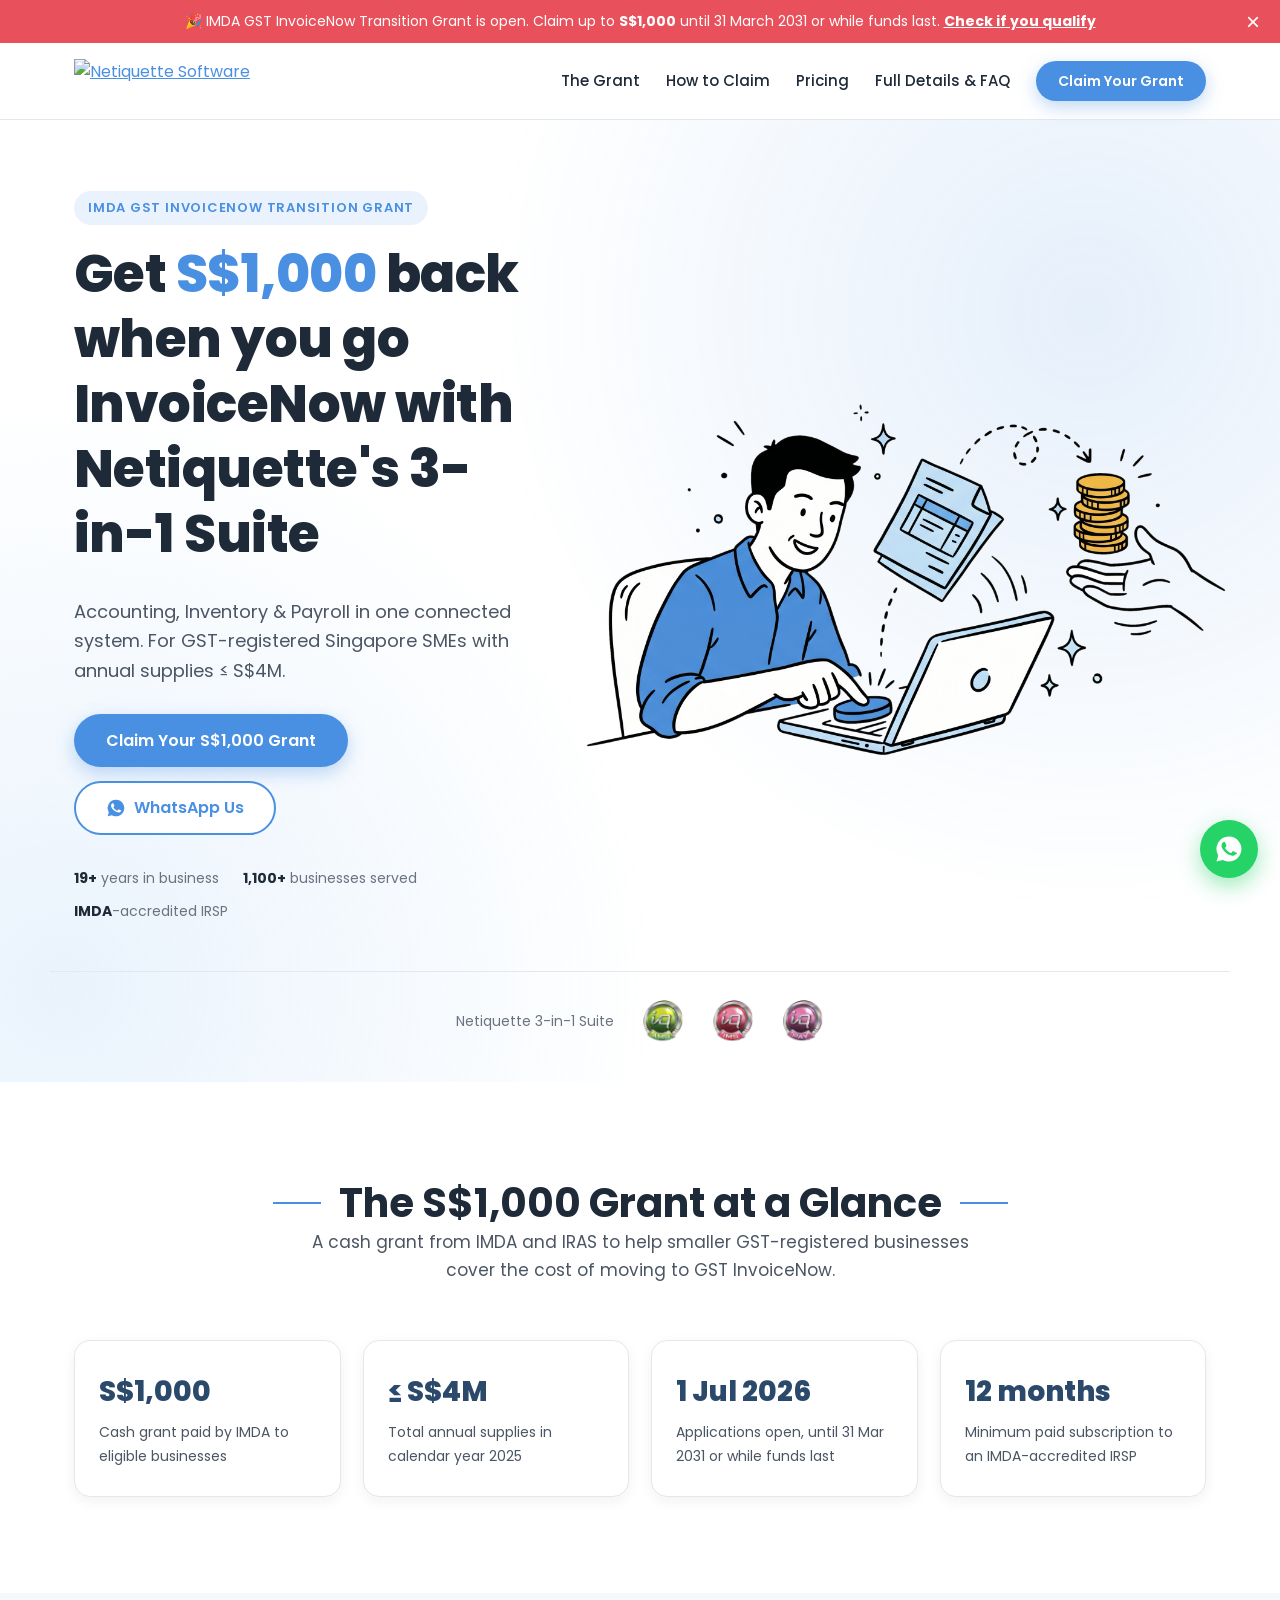
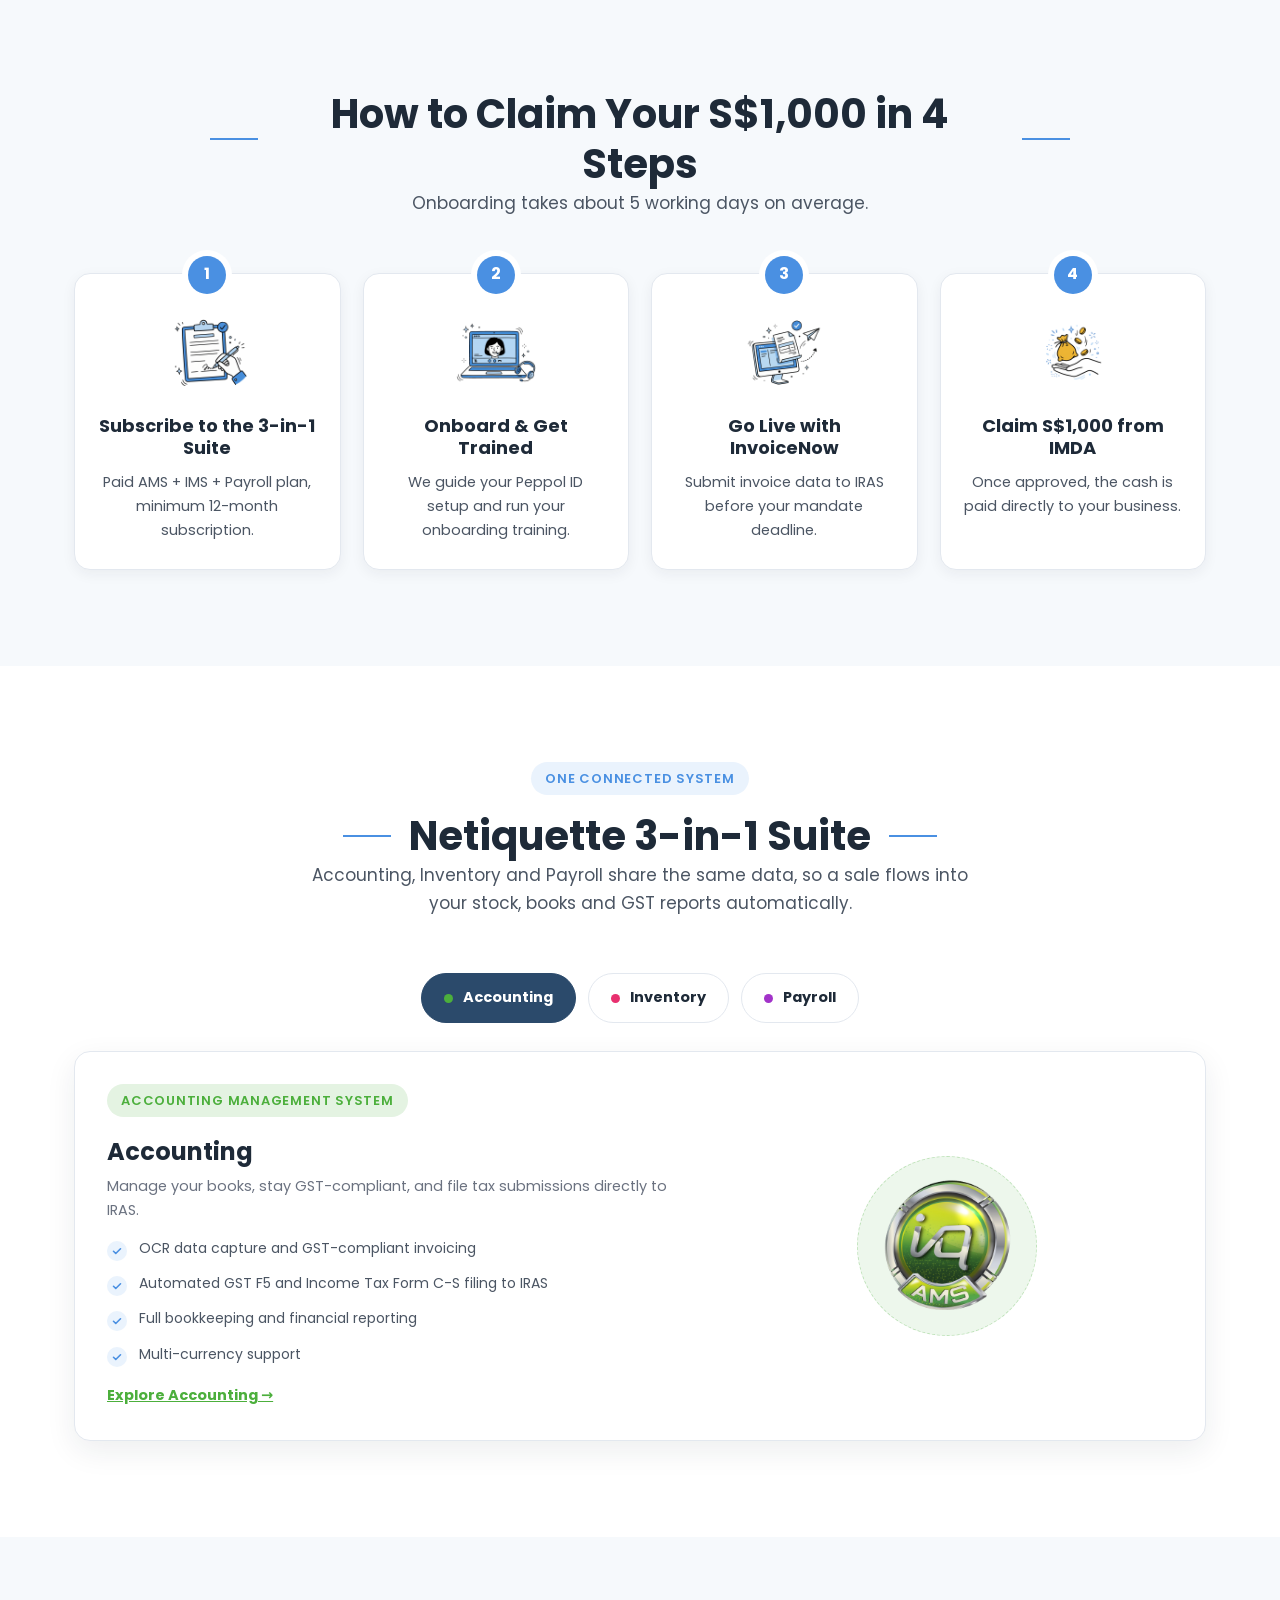
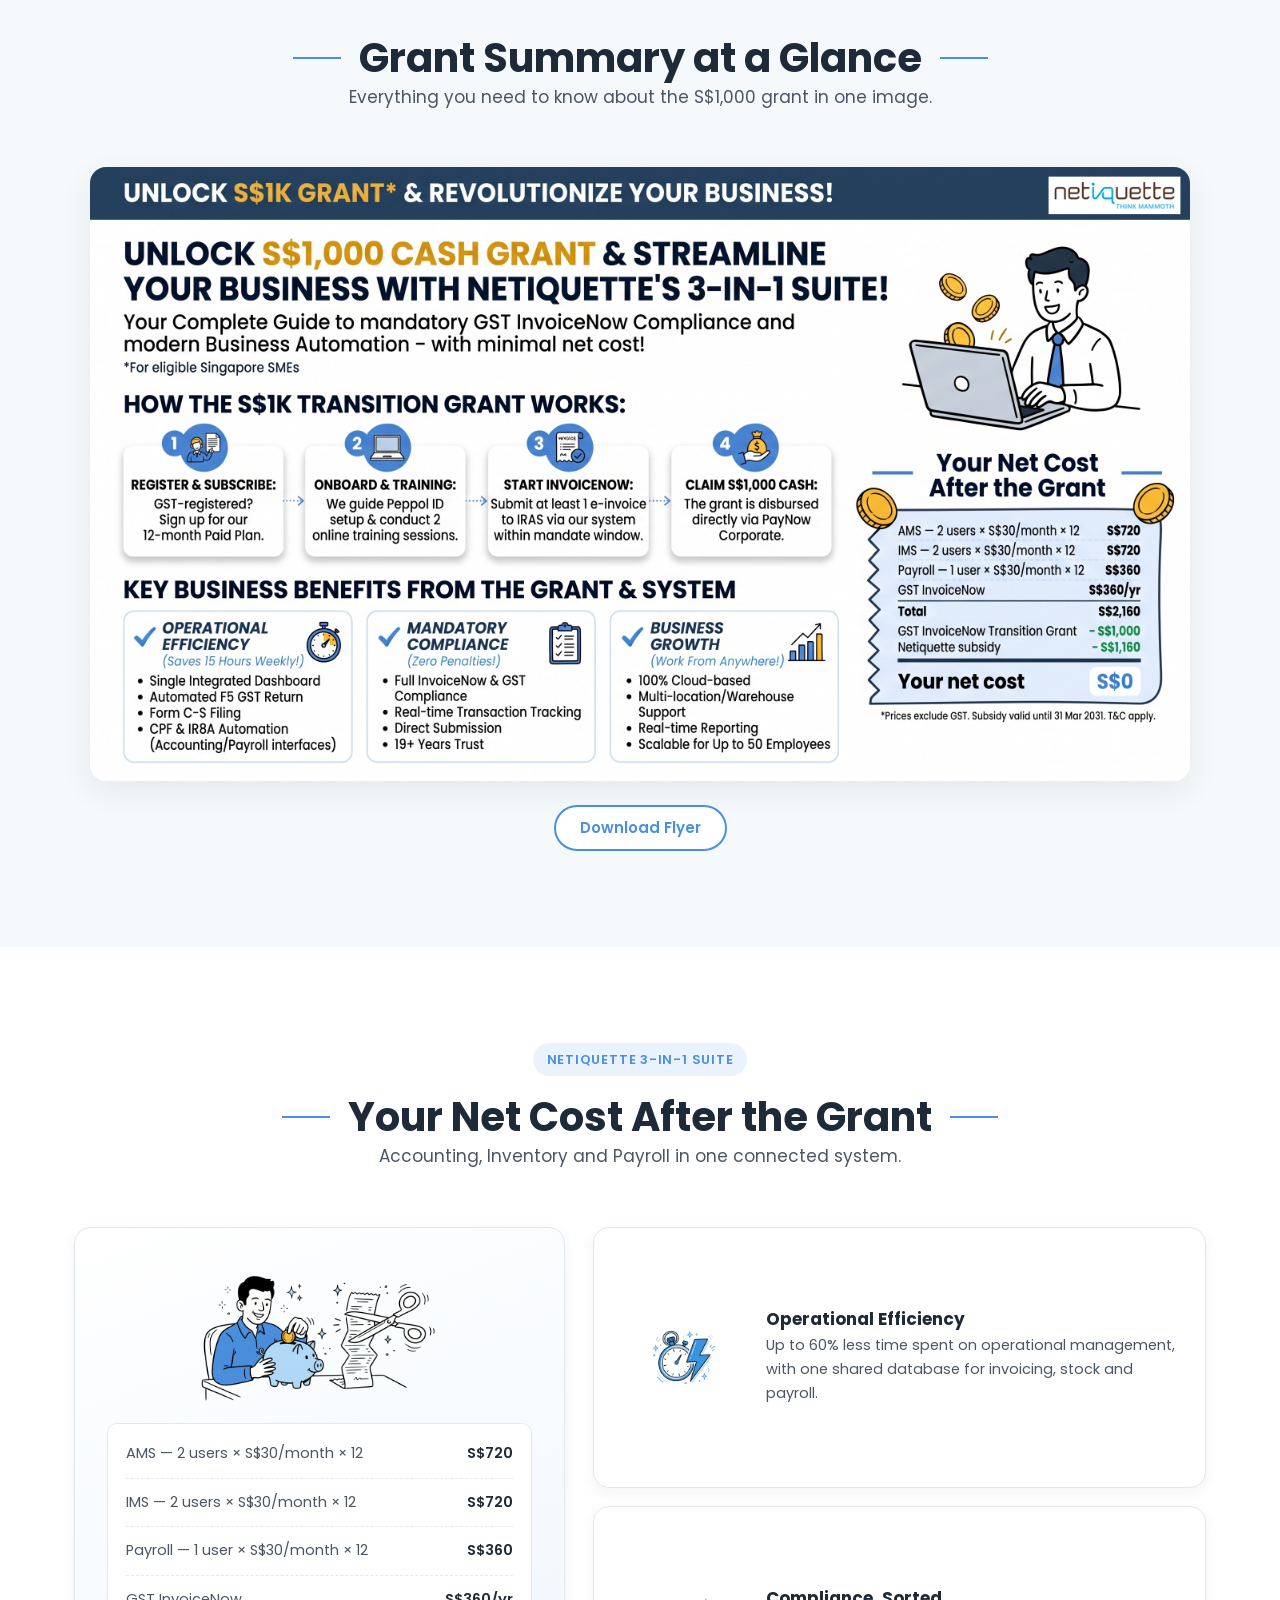
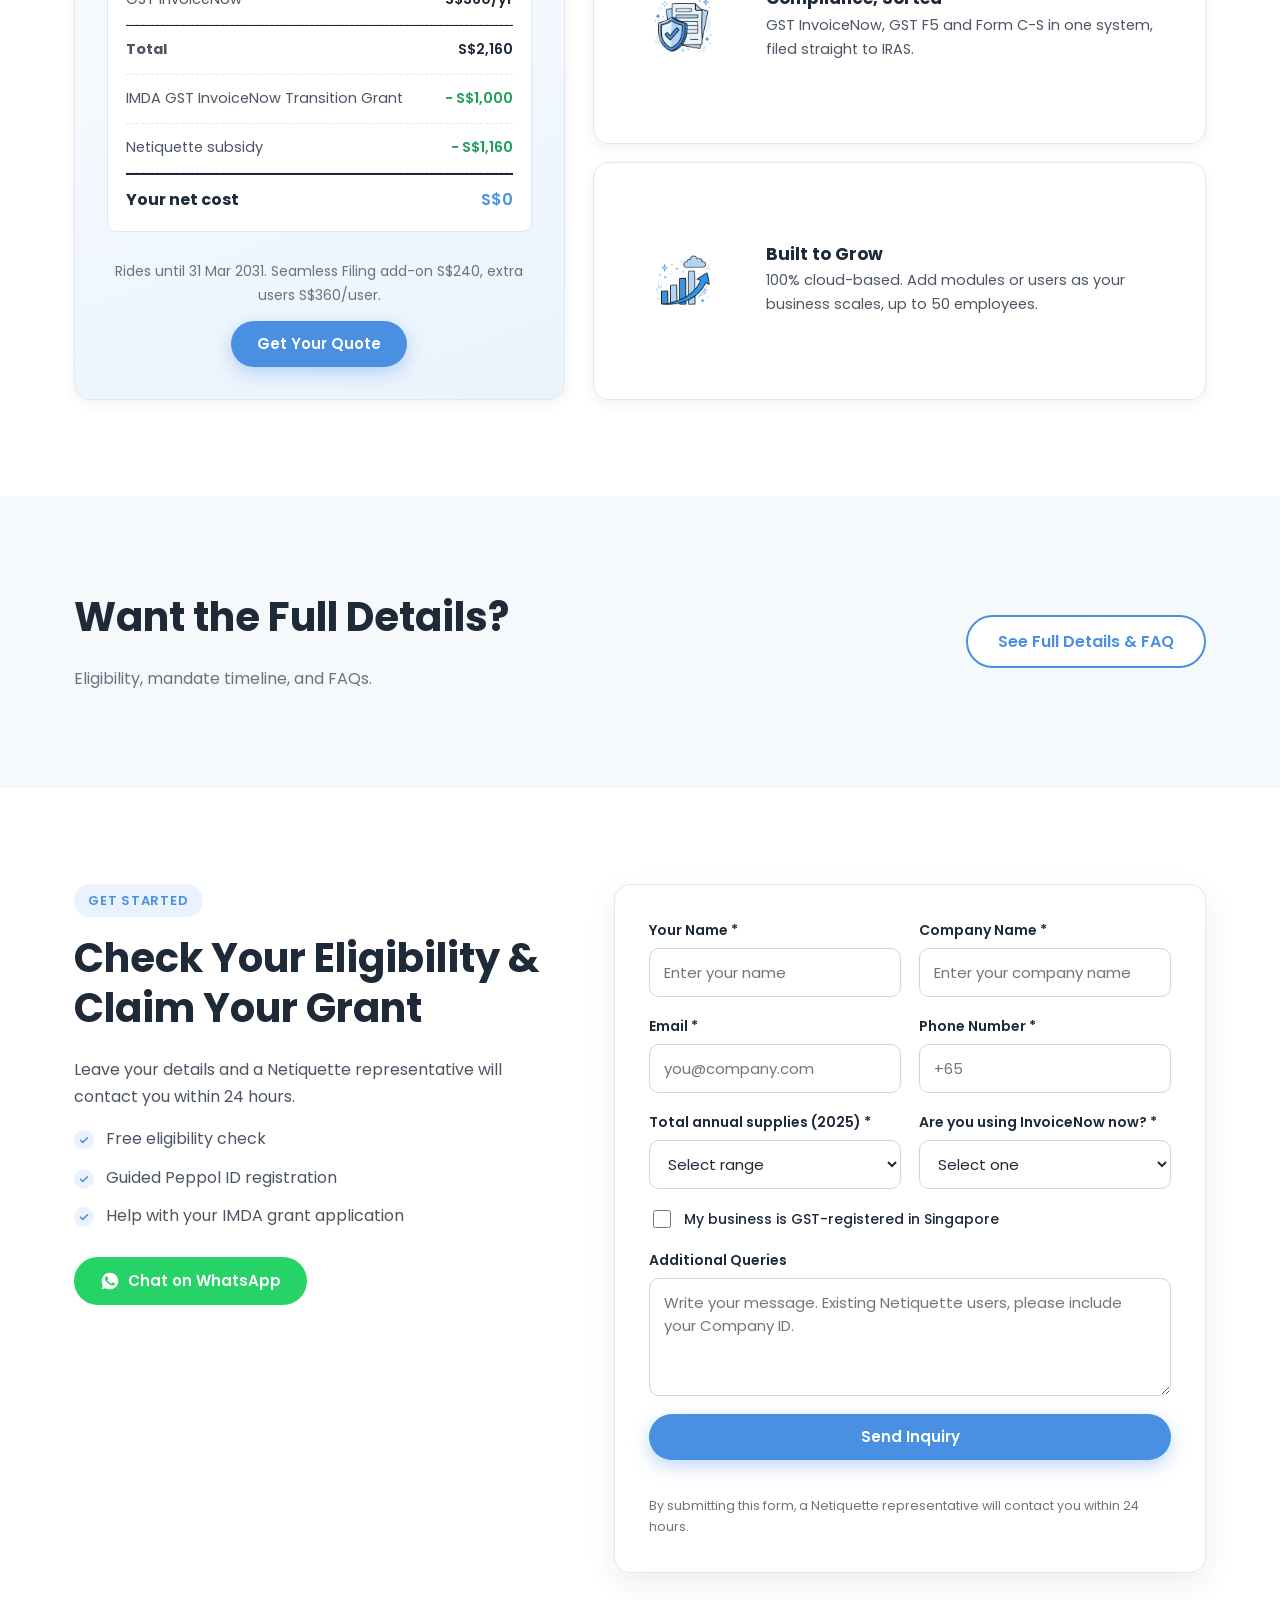
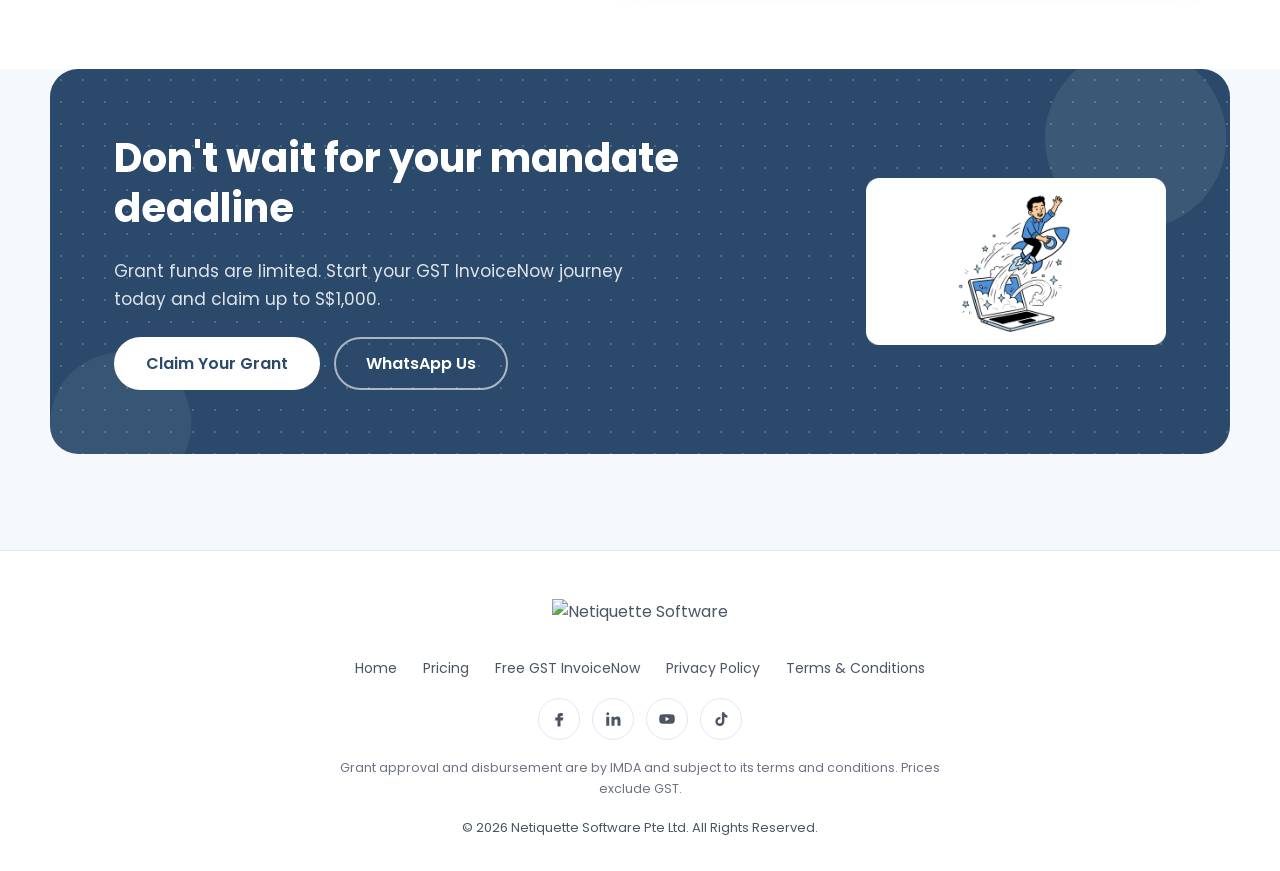
==== commit bcb427ef: "imprve foc" ====
--- a/index.html
+++ b/index.html
@@ -294,7 +294,7 @@
       <div class="container learn-more">
         <div>
           <h2 class="title title--left">Want the Full Details?</h2>
-          <p>Eligibility, mandate timeline, FOC vs Grant comparison, and FAQs.</p>
+          <p>Eligibility, mandate timeline, and FAQs.</p>
         </div>
         <a href="details.html" class="btn btn--outline btn--lg">See Full Details &amp; FAQ</a>
       </div>
